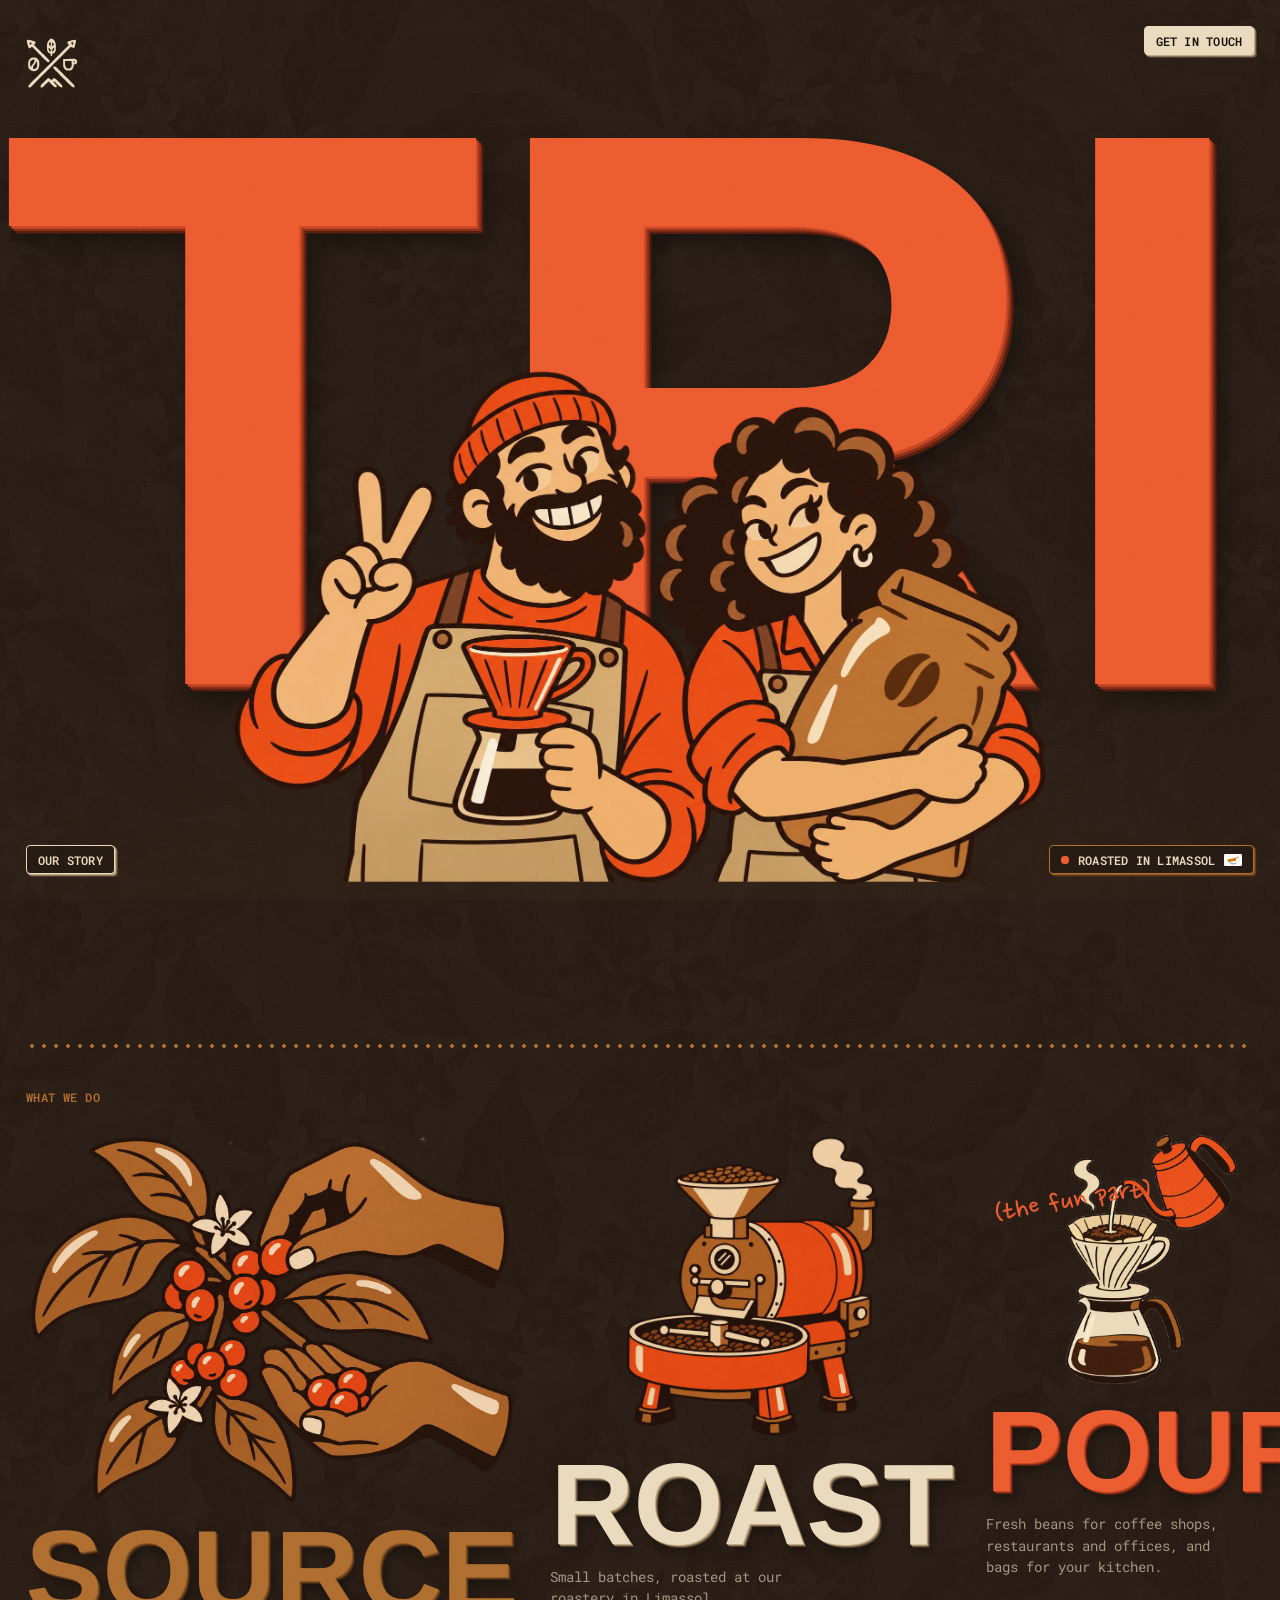
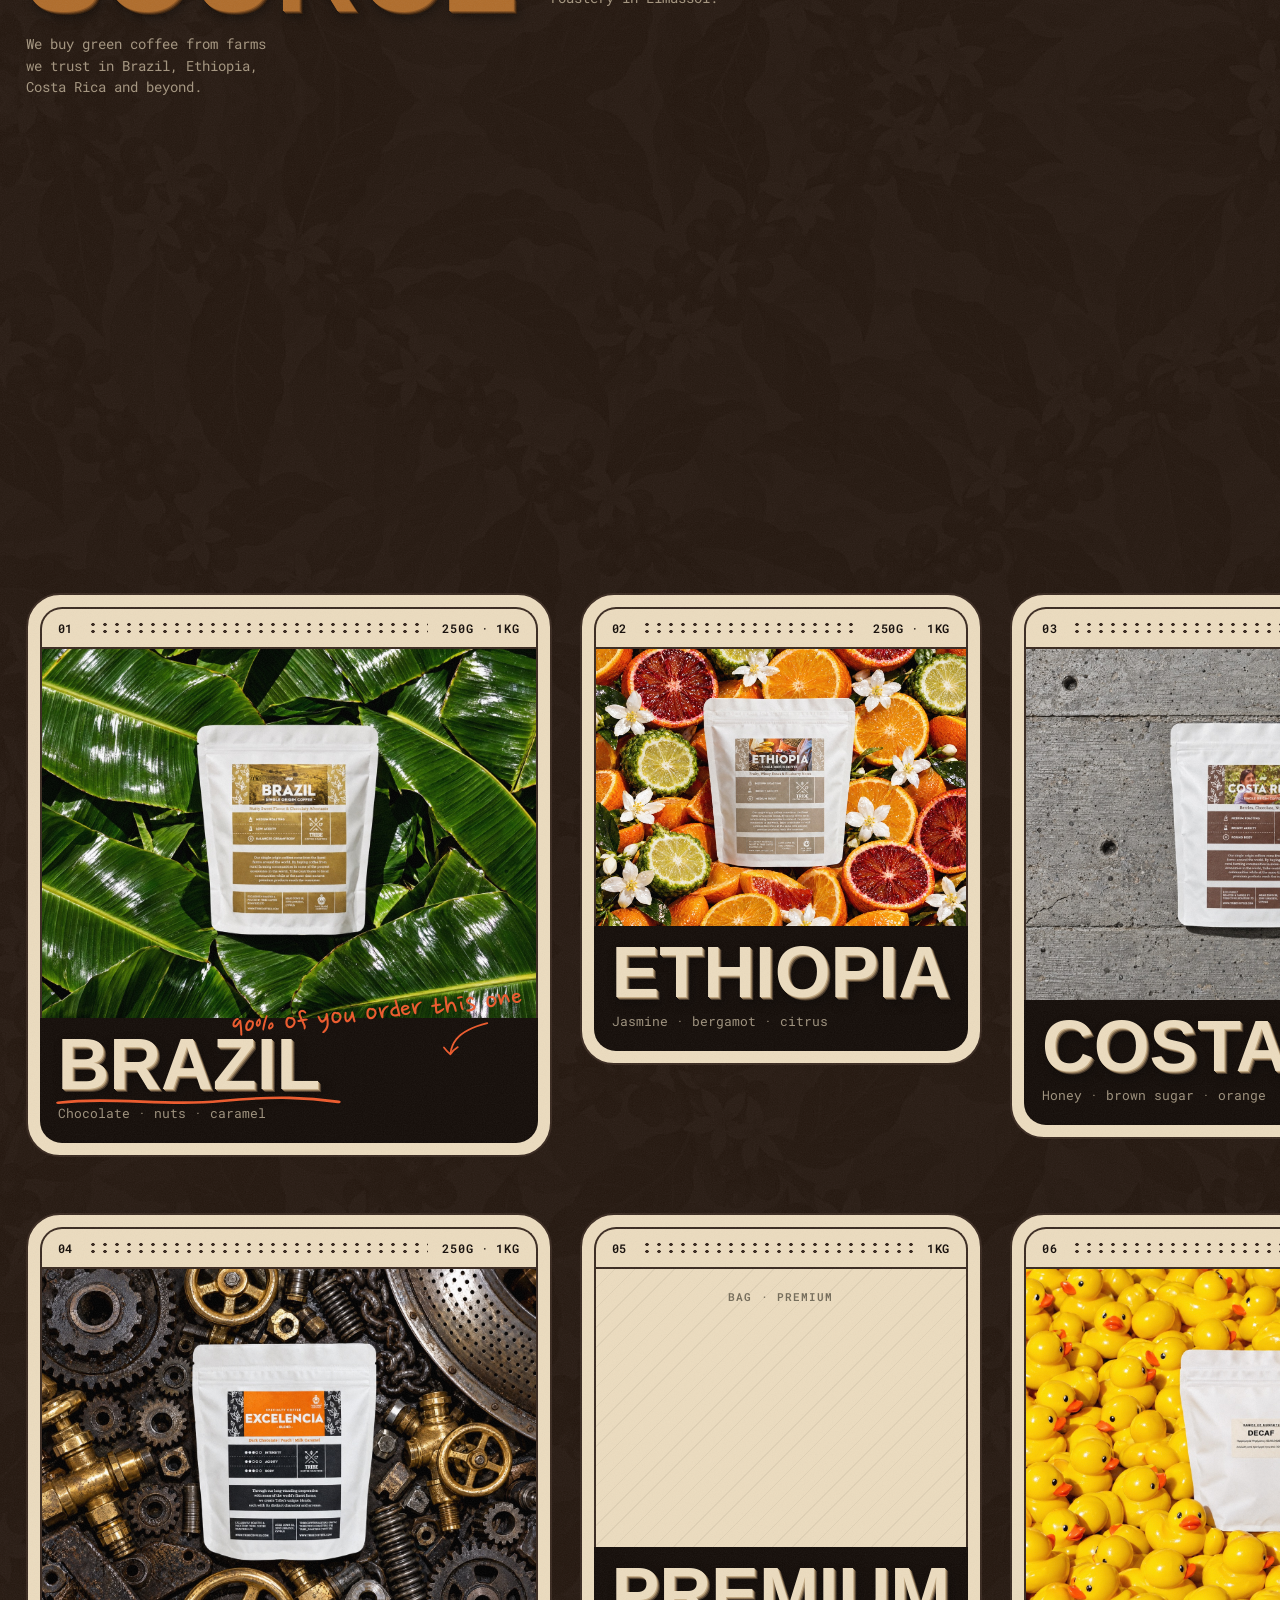
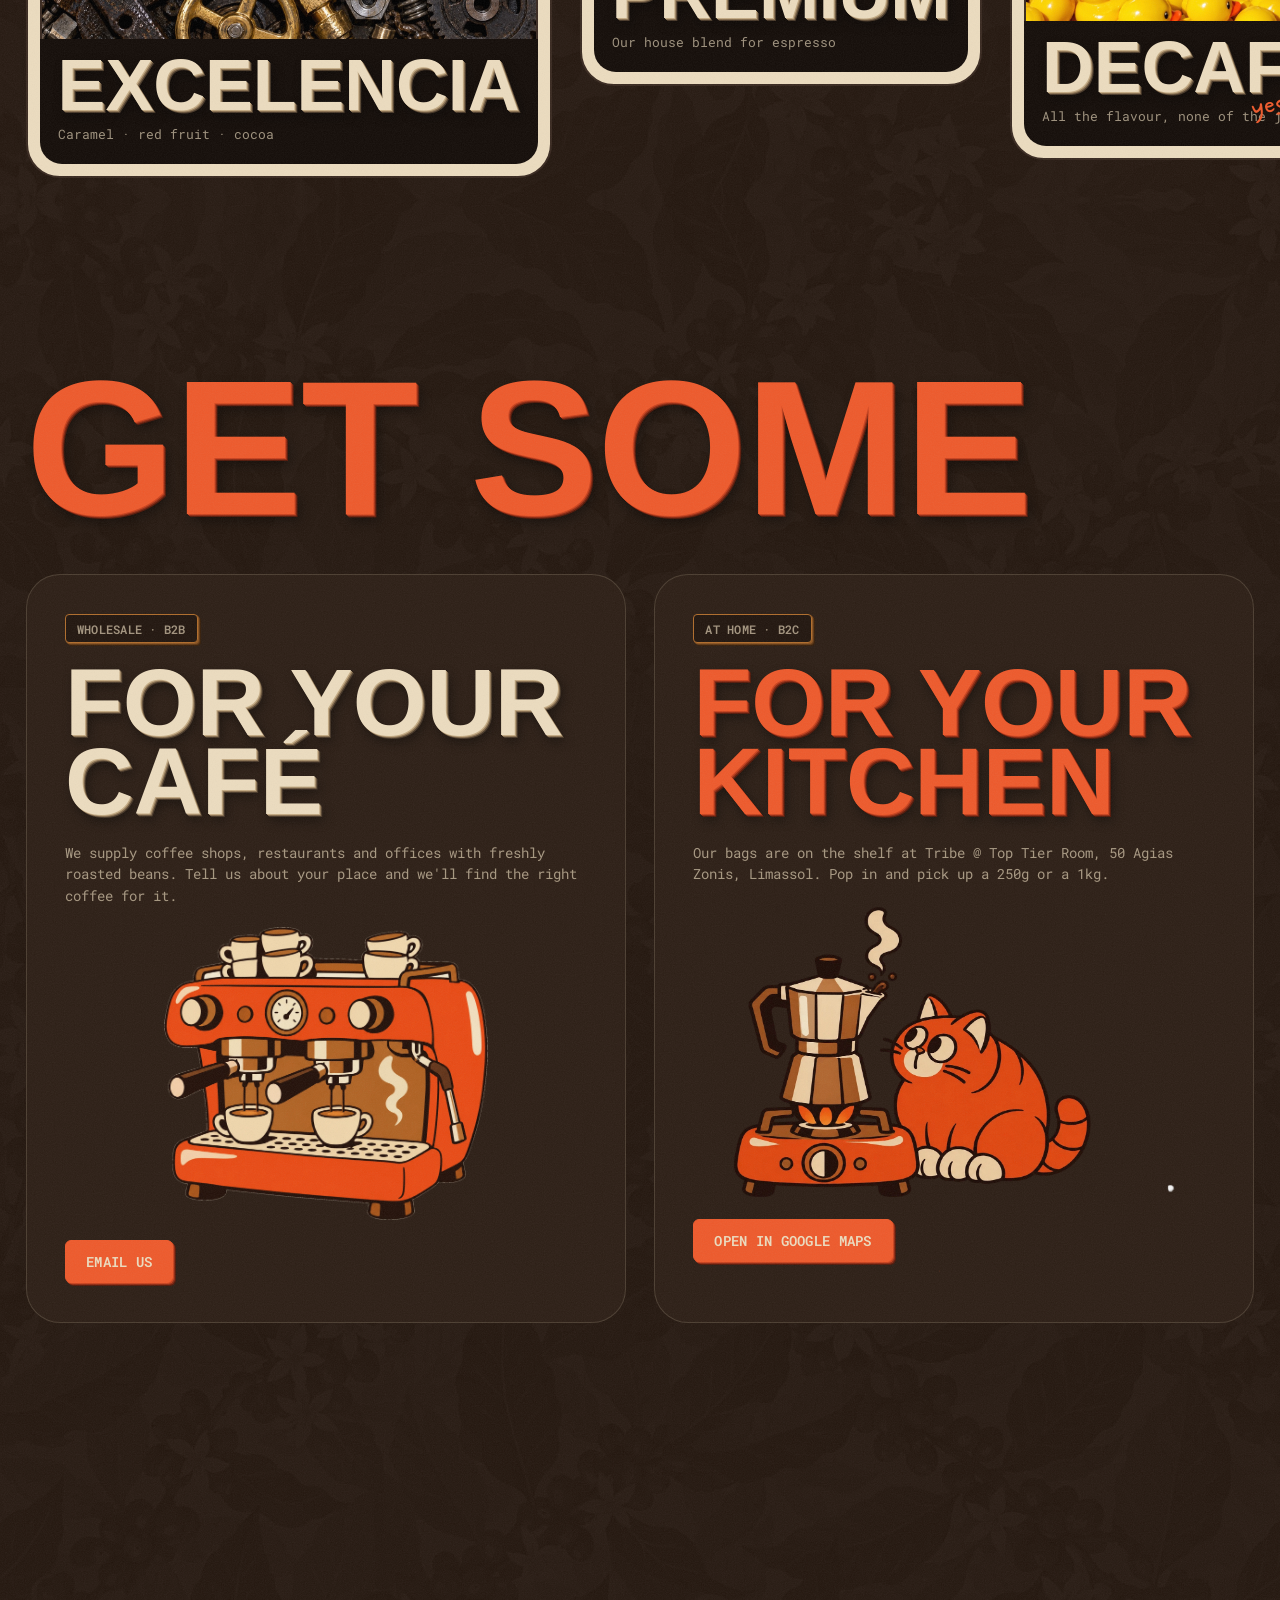
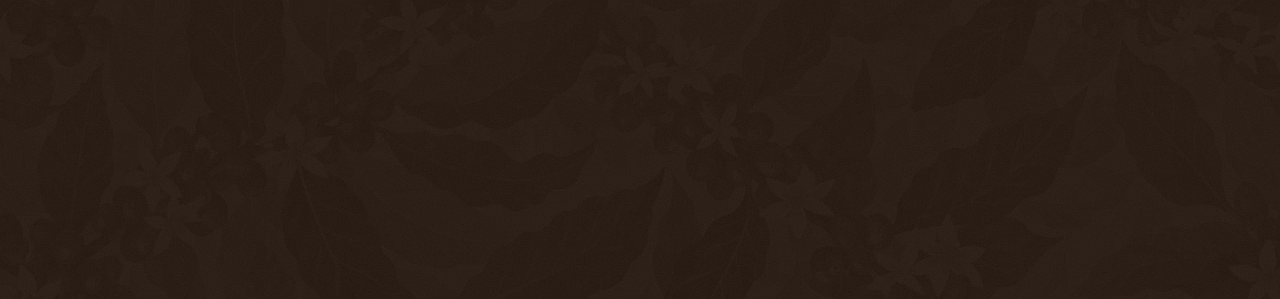
==== index.html @ 19cadc86 "Illustrations in the 70s psychedelic style: hero crew, source/roast/pour, espresso machine, moka pot" ====
<!doctype html>
<html lang="en">
<head>
  <meta charset="utf-8">
  <meta name="viewport" content="width=device-width, initial-scale=1">
  <title>Tribe Coffee Roasters · Limassol</title>
  <meta name="description" content="Specialty coffee, sourced from origin and roasted in Limassol. Wholesale for cafés, and bags to take home from Top Tier.">
  <meta name="theme-color" content="#22160f">
  <link rel="preconnect" href="https://fonts.googleapis.com">
  <link rel="preconnect" href="https://fonts.gstatic.com" crossorigin>
  <link rel="stylesheet" href="https://fonts.googleapis.com/css2?family=Roboto+Mono:wght@400;500;600&family=Nanum+Pen+Script&display=swap">
  <link rel="stylesheet" href="styles.css">
  <!-- Motion runs only when wanted: off for reduced motion and for ?nomotion=1 -->
  <script>if(!/nomotion/.test(location.search)&&!matchMedia('(prefers-reduced-motion: reduce)').matches)document.documentElement.classList.add('motion')</script>
</head>
<body>

  <!-- Nav: one boxed label in each corner, like the LOCAL reference -->
  <header class="nav">
    <a class="nav__logo" href="#top" aria-label="Tribe Coffee Roasters, home">
      <img src="assets/tribe-mark.svg" alt="" width="76" height="74">
    </a>
    <a class="tag tag--solid" href="#contact">Get in touch</a>
  </header>

  <main id="top">

    <!-- HERO -->
    <section class="hero">
      <h1 class="hero__word">
        <span aria-hidden="true">TRIBE</span>
        <span class="sr-only">Tribe Coffee Roasters: specialty coffee sourced from origin and roasted in Limassol</span>
      </h1>

      <img class="hero__art" src="assets/illustrations/hero-crew.webp" alt="Two grinning Tribe roasters: one makes a peace sign with a V60 in hand, the other hugs a bag of beans" width="1800" height="1169">

      <nav class="hero__foot" aria-label="Elsewhere">
        <a class="tag" href="story.html">Our story</a>
        <span class="tag tag--quiet hero__live"><span class="pulse" aria-hidden="true"></span>Roasted in Limassol
          <svg class="flag" viewBox="0 0 30 20" role="img" aria-label="Cyprus"><rect width="30" height="20" rx="2" fill="#fff"/><path fill="#d57800" d="M6 10.5C6 8.8 8 8 10 8.2l4-.6c2-.4 4-.8 5.5-1.4l5-2c.5-.2.8.2.4.5l-4.4 2.9c-.7.5-.9 1.3-.6 2 .4 1-.4 2-1.6 2.2l-5.3.8c-2 .3-3.5.8-4.8.4C6.9 12.6 6 11.7 6 10.5Z"/><path fill="none" stroke="#4e5b31" stroke-width="1" stroke-linecap="round" d="M9.5 14.4c1.8 1.6 3.6 2.2 5.5 1.9M20.5 14.4c-1.8 1.6-3.6 2.2-5.5 1.9"/></svg></span>
      </nav>
    </section>

    <!-- WHAT WE DO -->
    <section class="steps">
      <div class="dots" aria-hidden="true"></div>
      <p class="eyebrow">What we do</p>
      <ol class="steps__list">
        <li class="step">
          <img class="step__art" src="assets/illustrations/source-cherries.webp" alt="Hands picking ripe coffee cherries from a branch" width="1400" height="1065" loading="lazy">
          <h2 class="step__word">Source</h2>
          <p>We buy green coffee from farms we trust in Brazil, Ethiopia, Costa Rica and beyond.</p>
        </li>
        <li class="step">
          <img class="step__art" src="assets/illustrations/roast-drum.webp" alt="A drum coffee roaster with fresh beans in its cooling tray" width="1172" height="1400" loading="lazy">
          <h2 class="step__word">Roast</h2>
          <p>Small batches, roasted at our roastery in Limassol.</p>
        </li>
        <li class="step">
          <img class="step__art" src="assets/illustrations/pour-v60.webp" alt="A kettle pouring water into a V60 over a glass server" width="959" height="1400" loading="lazy">
          <h2 class="step__word">Pour</h2>
          <p>Fresh beans for coffee shops, restaurants and offices, and bags for your kitchen.</p>
          <p class="hand step__aside">(the fun part)</p>
        </li>
      </ol>
    </section>

    <!-- THE BEANS -->
    <section class="beans" id="beans">
      <div class="dots" aria-hidden="true"></div>
      <div class="section-head">
        <h2 class="display">The beans</h2>
        <p class="section-head__lede">Chocolatey and easy, or bright and floral. Not sure? Ask for a Brazil.</p>
      </div>

      <div class="beans__grid">
        <!-- TODO: confirm every name, note and size below -->
        <article class="bean">
          <div class="bean__panel">
            <button class="bean__open" type="button" aria-label="Open details"></button>
            <div class="bean__bar"><span>01</span><span class="bean__grip"></span><span>250g · 1kg</span></div>
            <img class="bean__art" src="assets/renders/brazil.jpg" alt="Tribe Brazil coffee bag" width="1400" height="1045" loading="lazy">
            <div class="bean__foot">
              <h3 class="bean__name">Brazil</h3>
              <svg class="hand-mark scribble" viewBox="0 0 200 16" preserveAspectRatio="none" aria-hidden="true"><path pathLength="1" d="M3 10C40 3 78 14 116 8S176 4 197 9"/></svg>
              <p class="bean__notes">Chocolate · nuts · caramel</p>
            </div>
          </div>
          <p class="hand bean__hand">90% of you order this one
            <svg class="arrow" viewBox="0 0 90 60" aria-hidden="true"><path pathLength="1" d="M84 6c-14 2-40 6-56 22-7 7-11 15-13 24"/><path pathLength="1" d="M5 40c3 5 6 9 10 13 4-5 8-8 14-11"/></svg>
          </p>
        </article>

        <article class="bean">
          <div class="bean__panel">
            <button class="bean__open" type="button" aria-label="Open details"></button>
            <div class="bean__bar"><span>02</span><span class="bean__grip"></span><span>250g · 1kg</span></div>
            <img class="bean__art" src="assets/renders/ethiopia.jpg" alt="Tribe Ethiopia coffee bag" width="1400" height="1045" loading="lazy">
            <div class="bean__foot">
              <h3 class="bean__name">Ethiopia</h3>
              <p class="bean__notes">Jasmine · bergamot · citrus</p>
            </div>
          </div>
        </article>

        <article class="bean">
          <div class="bean__panel">
            <button class="bean__open" type="button" aria-label="Open details"></button>
            <div class="bean__bar"><span>03</span><span class="bean__grip"></span><span>250g</span></div>
            <img class="bean__art" src="assets/renders/costa-rica.jpg" alt="Tribe Costa Rica coffee bag" width="1400" height="1045" loading="lazy">
            <div class="bean__foot">
              <h3 class="bean__name">Costa Rica</h3>
              <p class="bean__notes">Honey · brown sugar · orange</p>
            </div>
          </div>
        </article>

        <article class="bean">
          <div class="bean__panel">
            <button class="bean__open" type="button" aria-label="Open details"></button>
            <div class="bean__bar"><span>04</span><span class="bean__grip"></span><span>250g · 1kg</span></div>
            <img class="bean__art" src="assets/renders/excelencia.jpg" alt="Tribe Excelencia coffee bag" width="1400" height="1045" loading="lazy">
            <div class="bean__foot">
              <h3 class="bean__name">Excelencia</h3>
              <p class="bean__notes">Caramel · red fruit · cocoa</p>
            </div>
          </div>
        </article>

        <article class="bean">
          <div class="bean__panel">
            <button class="bean__open" type="button" aria-label="Open details"></button>
            <div class="bean__bar"><span>05</span><span class="bean__grip"></span><span>1kg</span></div>
            <div class="ph ph--light bean__art"><span class="ph__label">Bag · Premium</span></div>
            <div class="bean__foot">
              <h3 class="bean__name">Premium</h3>
              <p class="bean__notes">Our house blend for espresso</p>
            </div>
          </div>
        </article>

        <article class="bean">
          <div class="bean__panel">
            <button class="bean__open" type="button" aria-label="Open details"></button>
            <div class="bean__bar"><span>06</span><span class="bean__grip"></span><span>250g</span></div>
            <img class="bean__art" src="assets/renders/decaf.jpg" alt="Tribe Decaf coffee bag" width="1400" height="1045" loading="lazy">
            <div class="bean__foot">
              <h3 class="bean__name">Decaf</h3>
              <p class="bean__notes">All the flavour, none of the jitters</p>
            </div>
          </div>
          <p class="hand bean__hand bean__hand--alt">yes, it's actually good</p>
        </article>
      </div>
    </section>

    <!-- HOW TO BUY -->
    <section class="buy" id="buy">
      <div class="dots" aria-hidden="true"></div>
      <div class="section-head">
        <h2 class="display">Get some</h2>
      </div>

      <div class="buy__grid">
        <article class="buy__card">
          <p class="tag tag--quiet">Wholesale · B2B</p>
          <h3 class="buy__title">For your café</h3>
          <p>We supply coffee shops, restaurants and offices with freshly roasted beans. Tell us about your place and we'll find the right coffee for it.</p>
          <img class="buy__art" src="assets/illustrations/espresso-machine.webp" alt="An orange two-group espresso machine pulling two shots" width="1400" height="1267" loading="lazy">
          <!-- TODO: real wholesale email -->
          <div class="buy__actions">
            <a class="btn" href="mailto:wholesale@tribecoffee.cy">Email us</a>
          </div>
          <p class="hand buy__hand">let's talk coffee over coffee</p>
        </article>

        <article class="buy__card">
          <p class="tag tag--quiet">At home · B2C</p>
          <h3 class="buy__title">For your kitchen</h3>
          <p>Our bags are on the shelf at Tribe @ Top Tier Room, 50 Agias Zonis, Limassol. Pop in and pick up a 250g or a 1kg.</p>
          <img class="buy__art" src="assets/illustrations/moka-cat.webp" alt="A cat watching a moka pot bubble on a small stove" width="1400" height="925" loading="lazy">
          <div class="buy__actions">
            <a class="btn" href="https://maps.google.com/?cid=18486916382164832" target="_blank" rel="noopener">Open in Google Maps</a>
          </div>
          <p class="hand buy__hand">tell them Tribe sent you</p>
        </article>
      </div>
    </section>

  </main>

  <!-- CONTACT -->
  <footer class="foot" id="contact">
    <div class="dots" aria-hidden="true"></div>
    <div class="foot__top">
      <h2 class="display foot__word">Say hi</h2>
    </div>

    <dl class="foot__grid">
      <!-- TODO: real emails -->
      <div><dt>Email</dt><dd><a href="mailto:hello@tribecoffee.cy">hello@tribecoffee.cy</a></dd></div>
      <div><dt>Wholesale</dt><dd><a href="mailto:wholesale@tribecoffee.cy">wholesale@tribecoffee.cy</a></dd></div>
      <div><dt>Instagram</dt><dd><a href="https://www.instagram.com/tribecoffeeroasters/" target="_blank" rel="noopener">@tribecoffeeroasters</a></dd></div>
      <div><dt>Find us</dt><dd><a href="https://maps.google.com/?cid=18486916382164832" target="_blank" rel="noopener">Tribe @ Top Tier Room<br>50 Agias Zonis, Limassol</a></dd></div>
    </dl>

    <div class="foot__base">
      <img src="assets/tribe-mark.svg" alt="Tribe Coffee Roasters" width="30" height="29">
      <p class="foot__legal">© 2026 Tribe Coffee Roasters · Roasted in Limassol</p>
      <p class="foot__legal">Website baked by <a href="https://kaimakki.com" target="_blank" rel="noopener">Kaimakki Studio</a></p>
    </div>
  </footer>

  <!-- Product popup, filled from the clicked card by beans.js -->
  <dialog class="bean-dialog" aria-labelledby="bean-dialog-name">
    <div class="bean-dialog__bar">
      <form method="dialog"><button class="bean-dialog__close" aria-label="Close">&times;</button></form>
      <span class="bean__grip"></span>
      <span class="bean-dialog__sizes"></span>
    </div>
    <div class="bean-dialog__body">
      <div class="bean-dialog__art"></div>
      <div class="bean-dialog__info">
        <h3 class="bean__name" id="bean-dialog-name"></h3>
        <p class="bean-dialog__notes"></p>
        <div class="bean-dialog__actions">
          <a class="btn" href="https://maps.google.com/?cid=18486916382164832" target="_blank" rel="noopener">Buy at Top Tier Room</a>
          <!-- TODO: real wholesale email -->
          <a class="btn btn--ghost bean-dialog__wholesale" href="mailto:wholesale@tribecoffee.cy">Wholesale enquiry</a>
        </div>
      </div>
    </div>
  </dialog>
  <script src="beans.js"></script>
  <script src="motion.js"></script>

</body>
</html>
---- styles.css ----
/* Spektra is a commercial font (Krista Likar & Alja Herlah). The files in fonts/
   are kept out of git until a web licence is confirmed. */
@font-face {
  font-family: "Spektra";
  src: local("Spektra Condensed Bold"), url("fonts/Spektra-CondensedBold.ttf") format("truetype");
  font-weight: 700;
  font-style: normal;
  font-display: swap;
}
@font-face {
  font-family: "Spektra";
  src: local("Spektra Condensed Bold Italic"), url("fonts/Spektra-CondensedBoldItalic.ttf") format("truetype");
  font-weight: 700;
  font-style: italic;
  font-display: swap;
}

:root {
  /* Palette: vermilion orange, sandy beige, caramel, dark chocolate brown */
  --canvas: #22160f;
  --raised: #2d1f16;
  --ink: #3a2a21;
  --cream: #ecdcbf;
  --cream-dim: rgba(236, 220, 191, 0.64);
  --cream-faint: rgba(236, 220, 191, 0.16);
  --caramel: #b06d2c;
  --orange: #ee5a2c;
  --black: #140d09;

  /* Motion */
  --ease-out: cubic-bezier(0.22, 1, 0.36, 1);
  --ease-in-out: cubic-bezier(0.65, 0, 0.35, 1);
  --ease-in: cubic-bezier(0.55, 0, 1, 0.45);
  --ease-spring: cubic-bezier(0.34, 1.56, 0.64, 1);

  --f-display: "Spektra", "Arial Narrow", Impact, sans-serif;
  --f-body: "Roboto Mono", ui-monospace, monospace;
  --f-hand: "Nanum Pen Script", cursive;

  /* Stacked shadows that give Spektra a little depth */
  --shade-1: #c9431f;
  --shade-2: #8f2c14;
  --shade-3: #561a0b;

  --gutter: clamp(16px, 2vw, 32px);
  --section: clamp(88px, 11vw, 160px);

  /* Paper grain, drawn once as a static tile */
  --grain: url("data:image/svg+xml,%3Csvg xmlns='http://www.w3.org/2000/svg' width='240' height='240'%3E%3Cfilter id='n'%3E%3CfeTurbulence type='fractalNoise' baseFrequency='.9' numOctaves='3' stitchTiles='stitch'/%3E%3CfeColorMatrix type='saturate' values='0'/%3E%3C/filter%3E%3Crect width='100%25' height='100%25' filter='url(%23n)'/%3E%3C/svg%3E");

  color-scheme: dark;
}

*, *::before, *::after { box-sizing: border-box; }

html { scroll-behavior: smooth; }

body {
  margin: 0;
  /* Coffee-plant print made on Higgsfield, toned just above the page colour */
  background: var(--canvas) url("assets/coffee-leaves.jpg") top center / max(100%, 1100px) auto repeat-y;
  color: var(--cream);
  font: 400 14px/1.55 var(--f-body);
  -webkit-font-smoothing: antialiased;
}

/* Grain over the whole page; it scrolls with the page, nothing animates */
body::after {
  content: "";
  position: absolute;
  inset: 0;
  background: var(--grain);
  opacity: 0.07;
  pointer-events: none;
  z-index: 100;
}
body { position: relative; }

a { color: inherit; }
img { display: block; max-width: 100%; }
h1, h2, h3, p, ol, dl, dd { margin: 0; }

.sr-only {
  position: absolute; width: 1px; height: 1px; overflow: hidden;
  clip: rect(0 0 0 0); white-space: nowrap;
}

/* ---------- Shared bits ---------- */

.tag {
  display: inline-flex;
  align-items: center;
  padding: 8px 11px 7px;
  border: 1.5px solid var(--cream);
  border-radius: 4px;
  background: var(--canvas);
  color: var(--cream);
  font: 600 12px/1 var(--f-body);
  letter-spacing: 0.02em;
  text-transform: uppercase;
  text-decoration: none;
  white-space: nowrap;
}
a.tag:hover { background: var(--orange); border-color: var(--orange); }
.tag--solid { background: var(--cream); color: var(--black); }
a.tag--solid:hover { color: var(--cream); }
.tag--quiet { border-color: var(--caramel); color: var(--cream-dim); }

.btn {
  display: inline-flex;
  align-items: center;
  padding: 14px 20px 13px;
  border: 1.5px solid var(--orange);
  border-radius: 6px;
  background: var(--orange);
  color: var(--cream);
  font: 600 14px/1 var(--f-body);
  letter-spacing: 0.02em;
  text-transform: uppercase;
  text-decoration: none;
}
.btn:hover { background: var(--cream); border-color: var(--cream); color: var(--black); }
.btn--ghost { background: transparent; border-color: var(--caramel); }

/* Same stepped depth as the titles */
.tag, .btn {
  --s1: #c4ab84;
  --s2: #8a7152;
  --s3: #4a3a2a;
  box-shadow: 1px 1px 0 var(--s1), 2px 2px 0 var(--s2), 3px 3px 0 var(--s3);
  transition: background-color 0.2s var(--ease-out), color 0.2s var(--ease-out), border-color 0.2s var(--ease-out),
    transform 0.18s var(--ease-out), box-shadow 0.18s var(--ease-out);
}
.btn, a.tag:hover { --s1: #c9431f; --s2: #8f2c14; --s3: #561a0b; }
.btn--ghost, .tag--quiet { --s1: #8a5321; --s2: #5e3816; --s3: #38200c; }
.btn:hover { --s1: #c4ab84; --s2: #8a7152; --s3: #4a3a2a; }
@media (hover: hover) and (pointer: fine) {
  a.tag:hover, .btn:hover {
    transform: translate(-1px, -1px);
    box-shadow: 1px 1px 0 var(--s1), 2px 2px 0 var(--s2), 3px 3px 0 var(--s3), 4px 4px 0 var(--s3);
  }
}
a.tag:active, .btn:active {
  transform: translate(2px, 2px);
  box-shadow: 1px 1px 0 var(--s1);
  transition-duration: 0.08s;
}

.display {
  font: 700 clamp(84px, 15vw, 240px)/0.82 var(--f-display);
  text-transform: uppercase;
  letter-spacing: -0.005em;
  color: var(--orange);
}

/* Spektra titles: solid colour, stepped shadows for depth */
.display, .step__word, .bean__name, .buy__title, .story__lede {
  color: var(--orange);
  text-shadow: 1px 1px 0 var(--shade-1), 2px 2px 0 var(--shade-2), 3px 3px 0 var(--shade-3), 4px 6px 12px rgba(0, 0, 0, 0.45);
}

/* Beige titles shade towards brown */
.step__word, .bean__name, .buy__card:first-child .buy__title, .story__lede {
  color: var(--cream);
  --shade-1: #c4ab84;
  --shade-2: #8a7152;
  --shade-3: #4a3a2a;
}
/* Source, Roast, Pour: caramel, beige, orange */
.step:nth-child(1) .step__word {
  color: var(--caramel);
  --shade-1: #8a5321;
  --shade-2: #5e3816;
  --shade-3: #38200c;
}
.step:nth-child(3) .step__word, .buy__card:nth-child(2) .buy__title {
  color: var(--orange);
  --shade-1: #c9431f;
  --shade-2: #8f2c14;
  --shade-3: #561a0b;
}

.eyebrow {
  font: 600 12px/1 var(--f-body);
  letter-spacing: 0.04em;
  text-transform: uppercase;
  color: var(--caramel);
}

/* Handwritten notes sit on top of the interface, as if pencilled onto it */
.hand {
  position: absolute;
  z-index: 5;
  font: 400 clamp(29px, 2.5vw, 38px)/1 var(--f-hand);
  color: var(--orange);
  white-space: nowrap;
  pointer-events: none;
}

.arrow {
  width: 64px;
  height: auto;
  fill: none;
  stroke: currentColor;
  stroke-width: 3;
  stroke-linecap: round;
  stroke-linejoin: round;
}

/* The dotted grip from the moodboard's window bar, used as a section rule */
.dots {
  height: 10px;
  margin: 0 var(--gutter);
  background: radial-gradient(circle, var(--caramel) 1.6px, transparent 2px) 0 0 / 12px 10px;
}

.section-head {
  display: flex;
  align-items: flex-end;
  justify-content: space-between;
  gap: 24px 48px;
  flex-wrap: wrap;
  padding: 40px var(--gutter) 48px;
}
.section-head__lede { max-width: 32ch; color: var(--cream-dim); font-size: 16px; }

/* Illustration placeholder: swap each for an <img> when the art is ready */
.ph {
  display: flex;
  flex-direction: column;
  align-items: center;
  justify-content: center;
  gap: 8px;
  padding: 16px;
  border: 1.5px dashed var(--cream-faint);
  border-radius: 14px;
  background: repeating-linear-gradient(135deg, transparent 0 13px, rgba(236, 220, 191, 0.045) 13px 14px);
  color: var(--cream-dim);
  text-align: center;
}
.ph__label {
  font: 600 11px/1 var(--f-body);
  letter-spacing: 0.1em;
  text-transform: uppercase;
}
.ph__brief { max-width: 34ch; font-size: 13px; line-height: 1.35; opacity: 0.8; }
.ph--light {
  border-color: rgba(36, 33, 24, 0.35);
  background: repeating-linear-gradient(135deg, transparent 0 13px, rgba(36, 33, 24, 0.06) 13px 14px);
  color: rgba(36, 33, 24, 0.6);
}

/* ---------- Nav ---------- */

.nav {
  position: fixed;
  inset: 0 0 auto;
  z-index: 50;
  display: flex;
  justify-content: space-between;
  align-items: flex-start;
  padding: var(--gutter);
  pointer-events: none;
}
.nav > * { pointer-events: auto; }
.nav__logo { width: 52px; }

/* ---------- Hero ---------- */

.hero {
  position: relative;
  height: 100vh;
  height: 100svh;
  min-height: 620px;
  overflow: hidden;
  background: radial-gradient(120% 80% at 50% 110%, rgba(52, 34, 22, 0.6) 0%, transparent 60%);
}

.hero__word {
  position: absolute;
  top: max(1vw, 10px);
  left: 0;
  right: 0;
  margin: 0;
  font: 700 min(62vw, 92svh)/1 var(--f-display);
  letter-spacing: -0.01em;
  text-align: center;
  color: var(--orange);
  /* same stepped depth, scaled up for the giant word */
  text-shadow: 0.003em 0.003em 0 var(--shade-1), 0.006em 0.006em 0 var(--shade-2), 0.009em 0.009em 0 var(--shade-3), 0.012em 0.018em 0.03em rgba(0, 0, 0, 0.5);
  user-select: none;
}

/* The crew stand in front of the word, cut off at the waist by the hero's bottom edge */
.hero__art {
  position: absolute;
  left: 50%;
  bottom: 0;
  width: min(64vw, 1000px, 105svh);
  max-width: none;
  height: auto;
  transform: translateX(-50%);
}

.hero__foot {
  position: absolute;
  left: 0;
  right: 0;
  bottom: var(--gutter);
  display: flex;
  justify-content: space-between;
  align-items: center;
  padding: 0 var(--gutter);
}

.hero__live { gap: 9px; color: var(--cream); }
.flag { width: 18px; height: 12px; flex-shrink: 0; }
.pulse {
  position: relative;
  width: 8px;
  height: 8px;
  border-radius: 50%;
  background: var(--orange);
}
/* the ring animates transform and opacity only, on its own layer */
.pulse::after {
  content: "";
  position: absolute;
  inset: 0;
  border-radius: 50%;
  background: var(--orange);
  animation: pulse 1.8s ease-out infinite;
}
@keyframes pulse {
  from { transform: scale(1); opacity: 0.7; }
  to { transform: scale(2.8); opacity: 0; }
}

/* ---------- What we do ---------- */

.steps { padding-top: var(--section); }
.steps .eyebrow { padding: 40px var(--gutter) 0; }

.steps__list {
  list-style: none;
  display: grid;
  grid-template-columns: repeat(3, 1fr);
  gap: 32px;
  padding: 32px var(--gutter) 0;
}
.step { position: relative; }
.step__art { display: block; width: 100%; height: auto; aspect-ratio: 4 / 3; object-fit: contain; margin-bottom: 20px; }
.step__word {
  font: 700 clamp(72px, 9vw, 150px)/0.82 var(--f-display);
  text-transform: uppercase;
}
.step p:not(.hand) { max-width: 30ch; margin-top: 14px; color: var(--cream-dim); }
.step__aside {
  top: 9%;
  left: 2%;
  transform: rotate(-9deg);
}

/* ---------- Beans: cards drawn like the moodboard widget ---------- */

.beans { padding-top: var(--section); }

.beans__grid {
  display: grid;
  grid-template-columns: repeat(3, 1fr);
  gap: 56px 28px;
  padding: 0 var(--gutter);
}

.bean { position: relative; }
.bean__panel {
  padding: 12px;
  border: 2px solid var(--ink);
  border-radius: 34px;
  background: var(--cream);
  color: var(--black);
  transition: transform 0.5s var(--ease-out);
}
@media (hover: hover) and (pointer: fine) {
  .bean:hover .bean__panel { transform: translateY(-8px) rotate(-1.2deg); }
}
.bean:active .bean__panel {
  transform: translateY(-3px) rotate(-0.6deg) scale(0.985);
  transition-duration: 0.15s;
}

.bean__bar {
  display: flex;
  align-items: center;
  gap: 14px;
  padding: 12px 16px;
  border: 2px solid var(--ink);
  border-bottom: 0;
  border-radius: 22px 22px 0 0;
  font: 600 12px/1 var(--f-body);
  letter-spacing: 0.06em;
  text-transform: uppercase;
}
.bean__grip {
  flex: 1;
  height: 14px;
  background: radial-gradient(circle, var(--ink) 1.5px, transparent 1.9px) 0 0 / 12px 7px;
}
.bean__art {
  display: block;
  width: 100%;
  height: auto;
  aspect-ratio: 1400 / 1045; /* the renders' own shape, so nothing is cropped */
  object-fit: cover;
  border-radius: 0;
  border: 2px solid var(--ink);
  border-bottom: 0;
}
.bean__panel { position: relative; }
.bean__open {
  position: absolute;
  inset: 0;
  z-index: 1;
  border: 0;
  border-radius: inherit;
  background: none;
  cursor: pointer;
}
.bean__open:focus-visible { outline: 3px solid var(--orange); outline-offset: 4px; }

/* ---------- Product popup ---------- */

.bean-dialog {
  width: min(980px, calc(100% - 32px));
  max-height: calc(100% - 32px);
  padding: 12px;
  border: 2px solid var(--ink);
  border-radius: 34px;
  background: var(--cream);
  color: var(--black);
}
.bean-dialog::backdrop { background: rgba(0, 0, 0, 0.72); }
.bean-dialog__bar {
  display: flex;
  align-items: center;
  gap: 14px;
  padding: 8px 16px;
  border: 2px solid var(--ink);
  border-bottom: 0;
  border-radius: 22px 22px 0 0;
  font: 600 12px/1 var(--f-body);
  letter-spacing: 0.02em;
  text-transform: uppercase;
}
.bean-dialog__bar form { display: contents; }
.bean-dialog__close {
  padding: 0 4px;
  border: 0;
  background: none;
  color: var(--black);
  font: 400 30px/1 var(--f-body);
  cursor: pointer;
}
.bean-dialog__body {
  display: grid;
  grid-template-columns: 1.25fr 1fr;
  border: 2px solid var(--ink);
  border-radius: 0 0 22px 22px;
  overflow: hidden;
}
.bean-dialog__art .bean__art { height: 100%; border: 0; }
.bean-dialog__info {
  display: flex;
  flex-direction: column;
  justify-content: flex-end;
  gap: 16px;
  padding: 28px;
  background: var(--black);
  color: var(--cream);
}
.bean-dialog__info .bean__name { font-size: clamp(64px, 7vw, 112px); white-space: normal; }
.bean-dialog__notes { color: var(--cream-dim); font-size: 15px; }
.bean-dialog__actions { display: flex; flex-wrap: wrap; gap: 10px; margin-top: 8px; }
.bean__foot {
  padding: 16px 18px 20px;
  border-radius: 0 0 22px 22px;
  background: var(--black);
  color: var(--cream);
}
.bean__name {
  font: 700 clamp(56px, 5.6vw, 92px)/0.85 var(--f-display);
  text-transform: uppercase;
  white-space: nowrap;
}
.bean__notes { margin-top: 8px; color: var(--cream-dim); font-size: 13px; }

.bean__hand {
  bottom: 92px;
  right: 5%;
  text-align: right;
  transform: rotate(-6deg);
}
.bean__hand .arrow { display: block; width: 52px; margin: 2px 34px 0 auto; }
.bean__hand--alt { top: auto; bottom: 64px; right: 16px; transform: rotate(-5deg); }

/* Pencil underline under Brazil */
.bean__foot { position: relative; }
.scribble {
  position: absolute;
  left: 14px;
  top: calc(16px + clamp(56px, 5.6vw, 92px) * 0.84);
  width: 58%;
  height: 14px;
  fill: none;
  stroke: var(--orange);
  stroke-width: 3;
  stroke-linecap: round;
  pointer-events: none;
}

/* ---------- How to buy ---------- */

.buy { padding-top: var(--section); }

.buy__grid {
  display: grid;
  grid-template-columns: 1fr 1fr;
  gap: 28px;
  padding: 0 var(--gutter);
}
.buy__card {
  position: relative;
  display: flex;
  flex-direction: column;
  gap: 20px;
  padding: clamp(24px, 3vw, 44px);
  border: 1.5px solid var(--cream-faint);
  border-radius: 34px;
  background: var(--raised);
}
.buy__card > .tag { align-self: flex-start; }
.buy__title {
  font: 700 clamp(64px, 7.4vw, 124px)/0.84 var(--f-display);
  text-transform: uppercase;
}
.buy__card > p:not(.tag):not(.hand) { color: var(--cream-dim); }
.buy__art { display: block; width: 100%; height: auto; aspect-ratio: 16 / 9; object-fit: contain; }
.buy__actions { display: flex; flex-wrap: wrap; gap: 10px; }
/* Inside the card, clear of its border so they stay legible */
.buy__hand { bottom: clamp(30px, 3.4vw, 50px); right: clamp(24px, 3vw, 44px); transform: rotate(-4deg); }

/* ---------- Footer ---------- */

.foot {
  position: relative;
  overflow: hidden;
  padding-top: var(--section);
  padding-bottom: 48px;
}
/* Contact sits in the middle half */
.foot__top, .foot__grid, .foot__base { width: 50%; margin-inline: auto; }
.foot__top { padding-top: 40px; text-align: center; }
.foot__word { font-size: clamp(56px, 8vw, 124px); }

.foot__grid {
  display: grid;
  grid-template-columns: 1fr 1fr;
  gap: 22px 24px;
  margin-top: 32px;
  padding: 22px 0;
  text-align: center;
  border-top: 1.5px solid var(--cream-faint);
  border-bottom: 1.5px solid var(--cream-faint);
}
.foot__grid dt {
  margin-bottom: 8px;
  font: 600 11px/1 var(--f-body);
  letter-spacing: 0.1em;
  text-transform: uppercase;
  color: var(--caramel);
}
.foot__grid dd { font-size: 14px; font-weight: 500; overflow-wrap: anywhere; }
.foot__grid a { text-decoration: none; }
.foot__grid a:hover { color: var(--orange); }

.foot__base {
  display: flex;
  flex-wrap: wrap;
  align-items: center;
  justify-content: center;
  gap: 8px 14px;
  padding: 22px 0 0;
}
.foot__base img { width: 30px; }
.foot__legal { color: var(--cream-dim); font-size: 12px; }
.foot__legal a { color: var(--cream); text-decoration: none; }
.foot__legal a:hover { color: var(--orange); }

/* ---------- Our story page ---------- */


.story-hero {
  position: relative;
  display: grid;
  grid-template-columns: 1.1fr 1fr;
  align-items: end;
  gap: 32px;
  min-height: 92vh;
  min-height: 92svh;
  padding: 140px var(--gutter) 48px;
}
.story-hero__word { font-size: clamp(120px, 21vw, 360px); }
.story-hero__art { display: block; width: 100%; height: auto; aspect-ratio: 4 / 3; object-fit: contain; }
.story-hero__hand {
  left: calc(var(--gutter) + 9vw);
  top: 44%;
  font-size: clamp(34px, 3.2vw, 48px);
  transform: rotate(-8deg);
  color: var(--cream);
}

.story { padding-top: var(--section); }
.story__grid {
  display: grid;
  grid-template-columns: 1fr 1fr;
  gap: 40px 64px;
  padding: 48px var(--gutter) 0;
}
.story__lede {
  font: 700 clamp(56px, 6.4vw, 108px)/0.86 var(--f-display);
  text-transform: uppercase;
}
.story__body p { max-width: 50ch; margin-bottom: 1em; font-size: 16px; color: var(--cream-dim); }
.story__body { position: relative; }
.story__body .story__hand { right: 6%; bottom: -30px; font-size: clamp(32px, 3vw, 44px); transform: rotate(-6deg); }

.people { padding-top: var(--section); }
.people__grid { grid-template-columns: repeat(4, 1fr); }
.people__grid .bean__name { font-size: clamp(48px, 4.4vw, 76px); }
.people__grid .bean__bar span:last-child { white-space: nowrap; }
.bean--you { text-decoration: none; color: inherit; }
.bean--you .bean__panel { background: var(--caramel); }

/* ---------- Smaller screens ---------- */

@media (max-width: 1000px) {
  .beans__grid, .people__grid { grid-template-columns: repeat(2, 1fr); }
  .story-hero, .story__grid { grid-template-columns: 1fr; }
  .buy__grid { grid-template-columns: 1fr; }
}

@media (max-width: 720px) {
  .nav__logo { width: 44px; }

  .hero__word { top: 26svh; font-size: 60vw; }
  .hero__art { width: 140%; }

  .steps__list { grid-template-columns: 1fr; gap: 56px; }

  .beans__grid, .people__grid { grid-template-columns: 1fr; }
  .story-hero { padding-top: 120px; }
  .story-hero__hand { top: 30%; }
  .bean-dialog__body { grid-template-columns: 1fr; }
  .bean-dialog__art .bean__art { height: auto; }

  .foot__top, .foot__grid, .foot__base { width: calc(100% - 2 * var(--gutter)); }
  .foot__grid { grid-template-columns: 1fr; }
  .foot__base { flex-wrap: wrap; }
}

/* ---------- Motion (only with .motion on <html>; see the <head> script) ---------- */

/* Hero on load: letters rise, the art fades up, labels arrive */
@keyframes rise-in { from { opacity: 0; transform: translateY(0.28em); } }
@keyframes fade-in { from { opacity: 0; } }
@keyframes art-in { from { opacity: 0; transform: translateX(-50%) translateY(48px); } }

.motion .hero__word .ltr { animation: rise-in 1.1s var(--ease-out) backwards; animation-delay: calc(80ms + var(--i) * 70ms); }
.motion .hero__art { animation: art-in 1.2s var(--ease-out) 0.45s backwards; }
.motion .nav > *, .motion .hero__foot > * { animation: fade-in 0.8s var(--ease-out) backwards; animation-delay: 1.05s; }
.motion .nav > :last-child, .motion .hero__foot > :nth-child(2) { animation-delay: 1.15s; }

/* Scroll reveals: motion.js tags elements and adds .is-in as they come into view */
.motion [data-reveal] {
  opacity: 0;
  transform: translateY(28px);
  transition: opacity 0.7s var(--ease-out), transform 0.9s var(--ease-out);
  transition-delay: calc(var(--i, 0) * 90ms);
}
.motion [data-reveal="line"] { opacity: 1; transform: scaleX(0); transform-origin: left; transition: transform 1.2s var(--ease-in-out); }
.motion [data-reveal].is-in { opacity: 1; transform: none; }

/* Handwriting writes itself on, left to right, then its arrow draws */
.hand, .hand-mark { --hand-delay: calc(var(--i, 0) * 90ms + 0.6s); }
.motion .hand {
  clip-path: inset(-40% 100% -40% -10%);
  transition: clip-path 0.9s var(--ease-in-out) var(--hand-delay);
}
.motion .hand.is-in { clip-path: inset(-40% -10% -40% -10%); }
.motion .hand .arrow path, .motion .hand-mark path {
  stroke-dasharray: 1;
  stroke-dashoffset: 1;
  transition: stroke-dashoffset 0.55s var(--ease-in-out) calc(var(--hand-delay) + 0.75s);
}
.motion .hand .arrow path + path { transition-duration: 0.25s; transition-delay: calc(var(--hand-delay) + 1.25s); }
.motion .hand-mark path { transition-duration: 0.7s; transition-delay: calc(var(--hand-delay) + 1.5s); }
.motion .hand.is-in .arrow path, .motion .hand-mark.is-in path { stroke-dashoffset: 0; }

/* Popup scales in and out; its picture settles and its text follows */
@keyframes dialog-in { from { opacity: 0; transform: translateY(18px) scale(0.97); } }
@keyframes dialog-out { to { opacity: 0; transform: translateY(10px) scale(0.98); } }
@keyframes backdrop-out { to { opacity: 0; } }
@keyframes settle { from { transform: scale(1.06); } }
@keyframes fade-up { from { opacity: 0; transform: translateY(14px); } }
.motion .bean-dialog[open] { animation: dialog-in 0.45s var(--ease-out); }
.motion .bean-dialog[open]::backdrop { animation: fade-in 0.35s var(--ease-out); }
.motion .bean-dialog[open] .bean-dialog__art .bean__art { animation: settle 1s var(--ease-out); }
.motion .bean-dialog[open] .bean-dialog__info > * { animation: fade-up 0.6s var(--ease-out) backwards; }
.motion .bean-dialog[open] .bean-dialog__info > :nth-child(1) { animation-delay: 0.12s; }
.motion .bean-dialog[open] .bean-dialog__info > :nth-child(2) { animation-delay: 0.18s; }
.motion .bean-dialog[open] .bean-dialog__info > :nth-child(3) { animation-delay: 0.24s; }
.motion .bean-dialog.is-closing { animation: dialog-out 0.2s var(--ease-in) forwards; }
.motion .bean-dialog.is-closing::backdrop { animation: backdrop-out 0.2s var(--ease-in) forwards; }

/* Small hover touches */
.nav__logo img { transition: transform 0.5s var(--ease-spring); }
.buy__card { transition: border-color 0.3s var(--ease-out); }
.foot__grid a {
  background: linear-gradient(currentColor, currentColor) 0 100% / 0 1px no-repeat;
  transition: background-size 0.35s var(--ease-out), color 0.2s var(--ease-out);
}
@media (hover: hover) and (pointer: fine) {
  .nav__logo:hover img { transform: rotate(-10deg) scale(1.06); }
  .buy__card:hover { border-color: var(--caramel); }
  .foot__grid a:hover { background-size: 100% 1px; }
}

@media (prefers-reduced-motion: reduce) {
  html { scroll-behavior: auto; }
  * { transition: none !important; }
  .pulse::after { animation: none; }
}
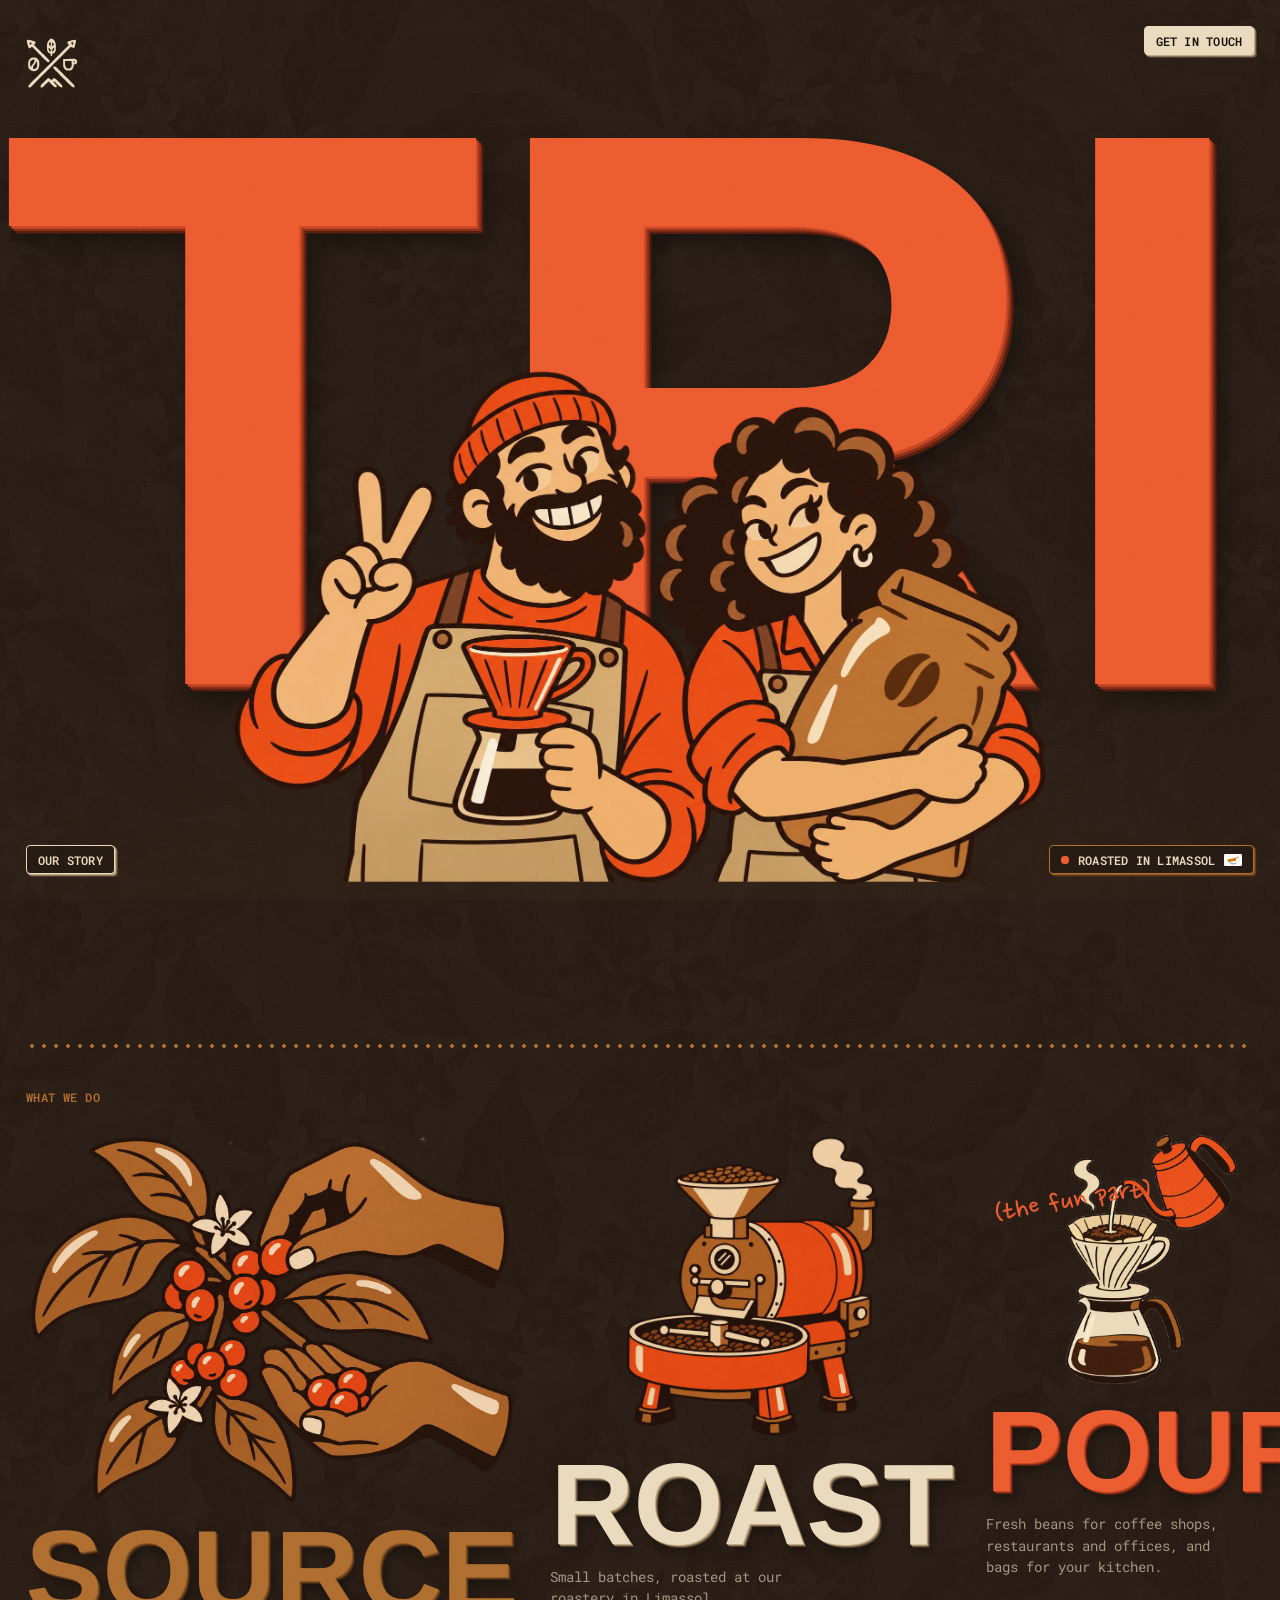
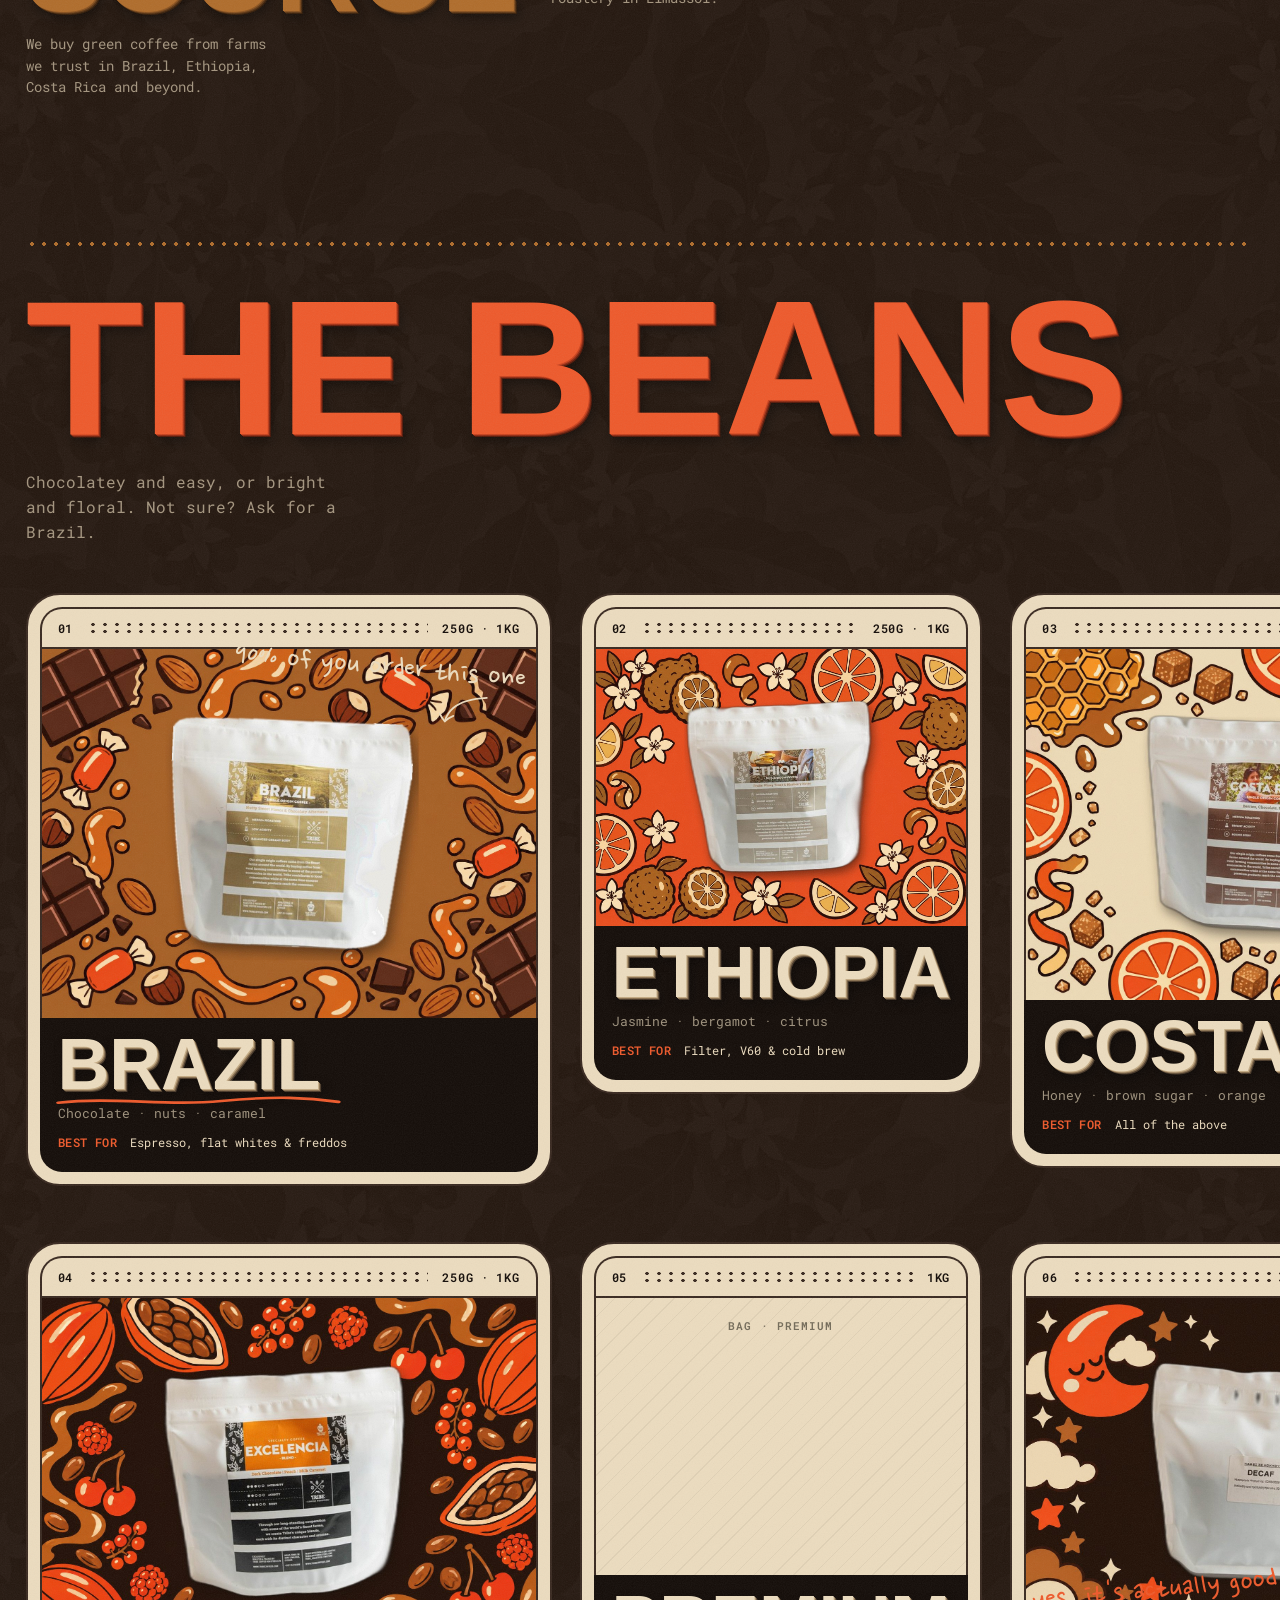
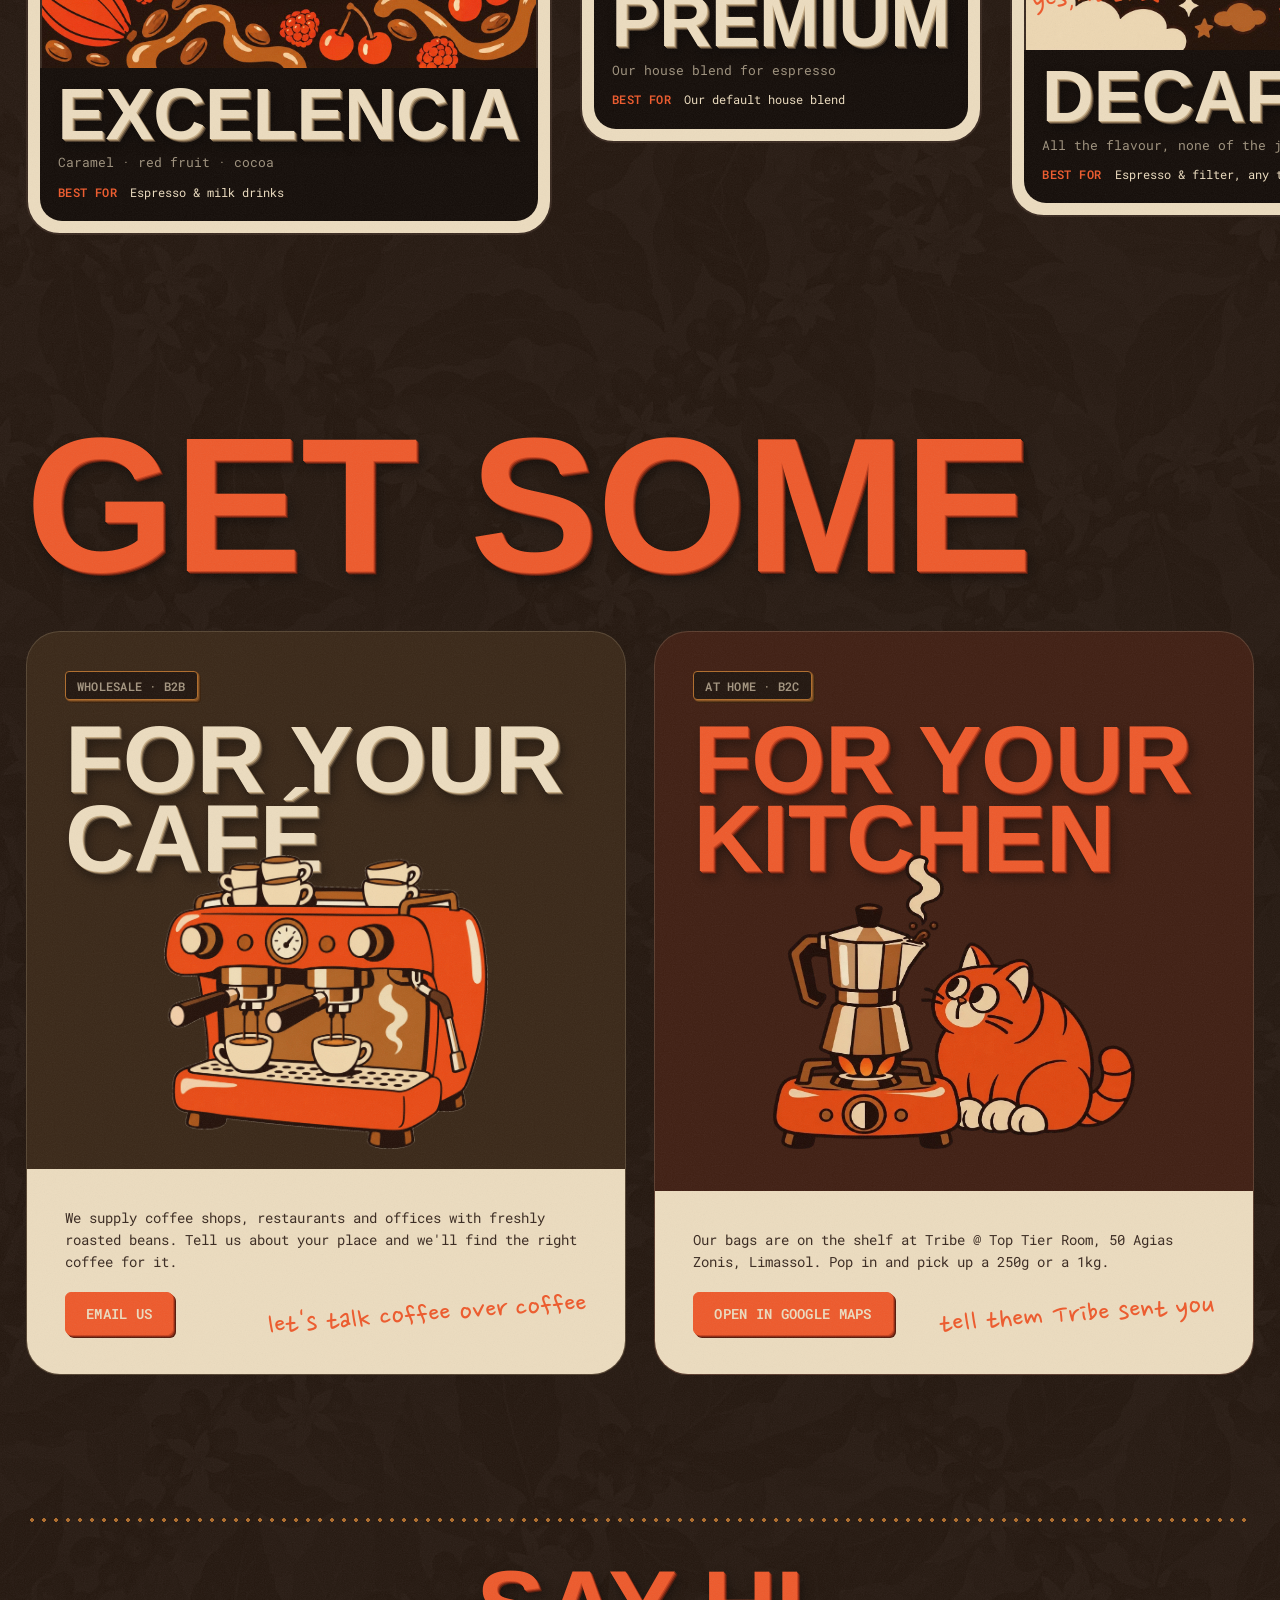
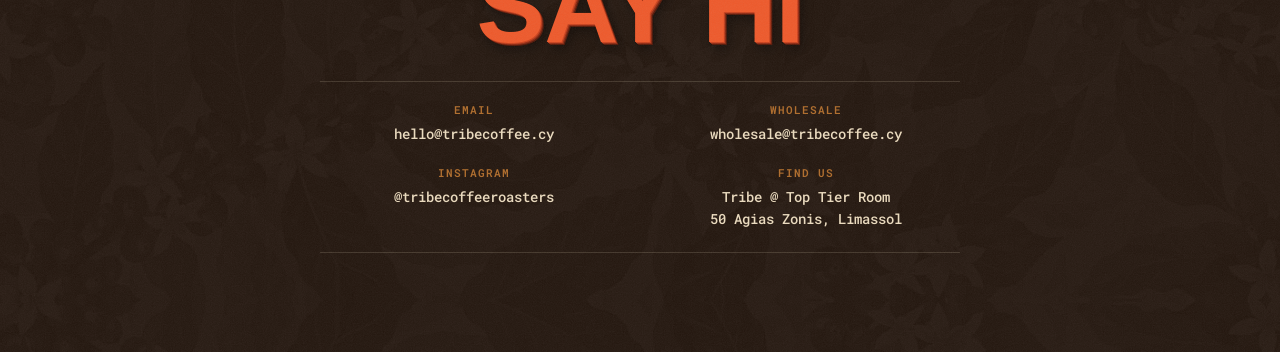
==== commit 30ddc5ac: "Product shots: real bag photos on illustrated flavour-note surfaces; Best for notes; buy cards with " ====
--- a/index.html
+++ b/index.html
@@ -74,16 +74,17 @@
       </div>
 
       <div class="beans__grid">
-        <!-- TODO: confirm every name, note and size below -->
+        <!-- TODO: confirm every name, note, size and "best for" below -->
         <article class="bean">
           <div class="bean__panel">
             <button class="bean__open" type="button" aria-label="Open details"></button>
             <div class="bean__bar"><span>01</span><span class="bean__grip"></span><span>250g · 1kg</span></div>
-            <img class="bean__art" src="assets/renders/brazil.jpg" alt="Tribe Brazil coffee bag" width="1400" height="1045" loading="lazy">
+            <img class="bean__art" src="assets/products/brazil.jpg" alt="Tribe Brazil coffee bag" width="1400" height="1045" loading="lazy">
             <div class="bean__foot">
               <h3 class="bean__name">Brazil</h3>
               <svg class="hand-mark scribble" viewBox="0 0 200 16" preserveAspectRatio="none" aria-hidden="true"><path pathLength="1" d="M3 10C40 3 78 14 116 8S176 4 197 9"/></svg>
               <p class="bean__notes">Chocolate · nuts · caramel</p>
+              <p class="bean__use"><span>Best for</span> Espresso, flat whites &amp; freddos</p>
             </div>
           </div>
           <p class="hand bean__hand">90% of you order this one
@@ -95,10 +96,11 @@
           <div class="bean__panel">
             <button class="bean__open" type="button" aria-label="Open details"></button>
             <div class="bean__bar"><span>02</span><span class="bean__grip"></span><span>250g · 1kg</span></div>
-            <img class="bean__art" src="assets/renders/ethiopia.jpg" alt="Tribe Ethiopia coffee bag" width="1400" height="1045" loading="lazy">
+            <img class="bean__art" src="assets/products/ethiopia.jpg" alt="Tribe Ethiopia coffee bag" width="1400" height="1045" loading="lazy">
             <div class="bean__foot">
               <h3 class="bean__name">Ethiopia</h3>
               <p class="bean__notes">Jasmine · bergamot · citrus</p>
+              <p class="bean__use"><span>Best for</span> Filter, V60 &amp; cold brew</p>
             </div>
           </div>
         </article>
@@ -107,10 +109,11 @@
           <div class="bean__panel">
             <button class="bean__open" type="button" aria-label="Open details"></button>
             <div class="bean__bar"><span>03</span><span class="bean__grip"></span><span>250g</span></div>
-            <img class="bean__art" src="assets/renders/costa-rica.jpg" alt="Tribe Costa Rica coffee bag" width="1400" height="1045" loading="lazy">
+            <img class="bean__art" src="assets/products/costa-rica.jpg" alt="Tribe Costa Rica coffee bag" width="1400" height="1045" loading="lazy">
             <div class="bean__foot">
               <h3 class="bean__name">Costa Rica</h3>
               <p class="bean__notes">Honey · brown sugar · orange</p>
+              <p class="bean__use"><span>Best for</span> All of the above</p>
             </div>
           </div>
         </article>
@@ -119,10 +122,11 @@
           <div class="bean__panel">
             <button class="bean__open" type="button" aria-label="Open details"></button>
             <div class="bean__bar"><span>04</span><span class="bean__grip"></span><span>250g · 1kg</span></div>
-            <img class="bean__art" src="assets/renders/excelencia.jpg" alt="Tribe Excelencia coffee bag" width="1400" height="1045" loading="lazy">
+            <img class="bean__art" src="assets/products/excelencia.jpg" alt="Tribe Excelencia coffee bag" width="1400" height="1045" loading="lazy">
             <div class="bean__foot">
               <h3 class="bean__name">Excelencia</h3>
               <p class="bean__notes">Caramel · red fruit · cocoa</p>
+              <p class="bean__use"><span>Best for</span> Espresso &amp; milk drinks</p>
             </div>
           </div>
         </article>
@@ -135,6 +139,7 @@
             <div class="bean__foot">
               <h3 class="bean__name">Premium</h3>
               <p class="bean__notes">Our house blend for espresso</p>
+              <p class="bean__use"><span>Best for</span> Our default house blend</p>
             </div>
           </div>
         </article>
@@ -143,10 +148,11 @@
           <div class="bean__panel">
             <button class="bean__open" type="button" aria-label="Open details"></button>
             <div class="bean__bar"><span>06</span><span class="bean__grip"></span><span>250g</span></div>
-            <img class="bean__art" src="assets/renders/decaf.jpg" alt="Tribe Decaf coffee bag" width="1400" height="1045" loading="lazy">
+            <img class="bean__art" src="assets/products/decaf.jpg" alt="Tribe Decaf coffee bag" width="1400" height="1045" loading="lazy">
             <div class="bean__foot">
               <h3 class="bean__name">Decaf</h3>
               <p class="bean__notes">All the flavour, none of the jitters</p>
+              <p class="bean__use"><span>Best for</span> Espresso &amp; filter, any time of day</p>
             </div>
           </div>
           <p class="hand bean__hand bean__hand--alt">yes, it's actually good</p>
@@ -165,24 +171,28 @@
         <article class="buy__card">
           <p class="tag tag--quiet">Wholesale · B2B</p>
           <h3 class="buy__title">For your café</h3>
-          <p>We supply coffee shops, restaurants and offices with freshly roasted beans. Tell us about your place and we'll find the right coffee for it.</p>
           <img class="buy__art" src="assets/illustrations/espresso-machine.webp" alt="An orange two-group espresso machine pulling two shots" width="1400" height="1267" loading="lazy">
-          <!-- TODO: real wholesale email -->
-          <div class="buy__actions">
-            <a class="btn" href="mailto:wholesale@tribecoffee.cy">Email us</a>
-          </div>
-          <p class="hand buy__hand">let's talk coffee over coffee</p>
+          <div class="buy__body">
+            <p>We supply coffee shops, restaurants and offices with freshly roasted beans. Tell us about your place and we'll find the right coffee for it.</p>
+            <!-- TODO: real wholesale email -->
+            <div class="buy__actions">
+              <a class="btn" href="mailto:wholesale@tribecoffee.cy">Email us</a>
+            </div>
+            <p class="hand buy__hand">let's talk coffee over coffee</p>
+          </div>
         </article>
 
         <article class="buy__card">
           <p class="tag tag--quiet">At home · B2C</p>
           <h3 class="buy__title">For your kitchen</h3>
-          <p>Our bags are on the shelf at Tribe @ Top Tier Room, 50 Agias Zonis, Limassol. Pop in and pick up a 250g or a 1kg.</p>
-          <img class="buy__art" src="assets/illustrations/moka-cat.webp" alt="A cat watching a moka pot bubble on a small stove" width="1400" height="925" loading="lazy">
-          <div class="buy__actions">
-            <a class="btn" href="https://maps.google.com/?cid=18486916382164832" target="_blank" rel="noopener">Open in Google Maps</a>
-          </div>
-          <p class="hand buy__hand">tell them Tribe sent you</p>
+          <img class="buy__art" src="assets/illustrations/moka-cat.webp" alt="A cat watching a moka pot bubble on a small stove" width="1125" height="913" loading="lazy">
+          <div class="buy__body">
+            <p>Our bags are on the shelf at Tribe @ Top Tier Room, 50 Agias Zonis, Limassol. Pop in and pick up a 250g or a 1kg.</p>
+            <div class="buy__actions">
+              <a class="btn" href="https://maps.google.com/?cid=18486916382164832" target="_blank" rel="noopener">Open in Google Maps</a>
+            </div>
+            <p class="hand buy__hand">tell them Tribe sent you</p>
+          </div>
         </article>
       </div>
     </section>
@@ -223,6 +233,7 @@
       <div class="bean-dialog__info">
         <h3 class="bean__name" id="bean-dialog-name"></h3>
         <p class="bean-dialog__notes"></p>
+        <p class="bean__use bean-dialog__use"></p>
         <div class="bean-dialog__actions">
           <a class="btn" href="https://maps.google.com/?cid=18486916382164832" target="_blank" rel="noopener">Buy at Top Tier Room</a>
           <!-- TODO: real wholesale email -->
--- a/styles.css
+++ b/styles.css
@@ -493,6 +493,15 @@
   white-space: nowrap;
 }
 .bean__notes { margin-top: 8px; color: var(--cream-dim); font-size: 13px; }
+/* Barista note: where each coffee shines */
+.bean__use { margin-top: 10px; color: var(--cream); font-size: 12px; }
+.bean__use span {
+  margin-right: 6px;
+  color: var(--orange);
+  font-weight: 600;
+  letter-spacing: 0.04em;
+  text-transform: uppercase;
+}
 
 .bean__hand {
   bottom: 92px;
@@ -500,8 +509,11 @@
   text-align: right;
   transform: rotate(-6deg);
 }
+/* On the bean photos: written across the top of the picture, pointing at the bag */
+.beans__grid .bean__hand { top: 58px; bottom: auto; color: var(--cream); transform: rotate(5deg); }
+.beans__grid .bean__hand .arrow { color: var(--cream); }
 .bean__hand .arrow { display: block; width: 52px; margin: 2px 34px 0 auto; }
-.bean__hand--alt { top: auto; bottom: 64px; right: 16px; transform: rotate(-5deg); }
+.beans__grid .bean__hand--alt { top: 56%; bottom: auto; left: 22px; right: auto; color: var(--orange); transform: rotate(-5deg); }
 
 /* Pencil underline under Brazil */
 .bean__foot { position: relative; }
@@ -529,25 +541,49 @@
   padding: 0 var(--gutter);
 }
 .buy__card {
+  --pad: clamp(24px, 3vw, 44px);
   position: relative;
   display: flex;
   flex-direction: column;
   gap: 20px;
-  padding: clamp(24px, 3vw, 44px);
+  overflow: hidden;
+  padding: var(--pad) var(--pad) 0;
   border: 1.5px solid var(--cream-faint);
   border-radius: 34px;
-  background: var(--raised);
-}
+}
+/* Each card leans towards its title's colour */
+.buy__card:first-child { background: #3a2818; }
+.buy__card:nth-child(2) { background: #401f13; }
 .buy__card > .tag { align-self: flex-start; }
 .buy__title {
   font: 700 clamp(64px, 7.4vw, 124px)/0.84 var(--f-display);
   text-transform: uppercase;
 }
-.buy__card > p:not(.tag):not(.hand) { color: var(--cream-dim); }
-.buy__art { display: block; width: 100%; height: auto; aspect-ratio: 16 / 9; object-fit: contain; }
+/* The illustration sits just under the title and tucks over its bottom edge */
+.buy__art {
+  position: relative;
+  z-index: 1;
+  display: block;
+  width: 100%;
+  height: auto;
+  aspect-ratio: 16 / 9;
+  object-fit: contain;
+  margin-top: clamp(-56px, -3.4vw, -26px);
+}
+/* Beige panel at the bottom of the card for the description and button */
+.buy__body {
+  position: relative;
+  display: flex;
+  flex-direction: column;
+  gap: 20px;
+  margin: auto calc(-1 * var(--pad)) 0;
+  padding: var(--pad);
+  background: var(--cream);
+  color: var(--ink);
+}
 .buy__actions { display: flex; flex-wrap: wrap; gap: 10px; }
-/* Inside the card, clear of its border so they stay legible */
-.buy__hand { bottom: clamp(30px, 3.4vw, 50px); right: clamp(24px, 3vw, 44px); transform: rotate(-4deg); }
+/* Inside the panel, clear of the card's border so it stays legible */
+.buy__hand { bottom: calc(var(--pad) + 4px); right: var(--pad); transform: rotate(-4deg); }
 
 /* ---------- Footer ---------- */
 
@@ -719,6 +755,7 @@
 .motion .bean-dialog[open] .bean-dialog__info > :nth-child(1) { animation-delay: 0.12s; }
 .motion .bean-dialog[open] .bean-dialog__info > :nth-child(2) { animation-delay: 0.18s; }
 .motion .bean-dialog[open] .bean-dialog__info > :nth-child(3) { animation-delay: 0.24s; }
+.motion .bean-dialog[open] .bean-dialog__info > :nth-child(4) { animation-delay: 0.3s; }
 .motion .bean-dialog.is-closing { animation: dialog-out 0.2s var(--ease-in) forwards; }
 .motion .bean-dialog.is-closing::backdrop { animation: backdrop-out 0.2s var(--ease-in) forwards; }
 
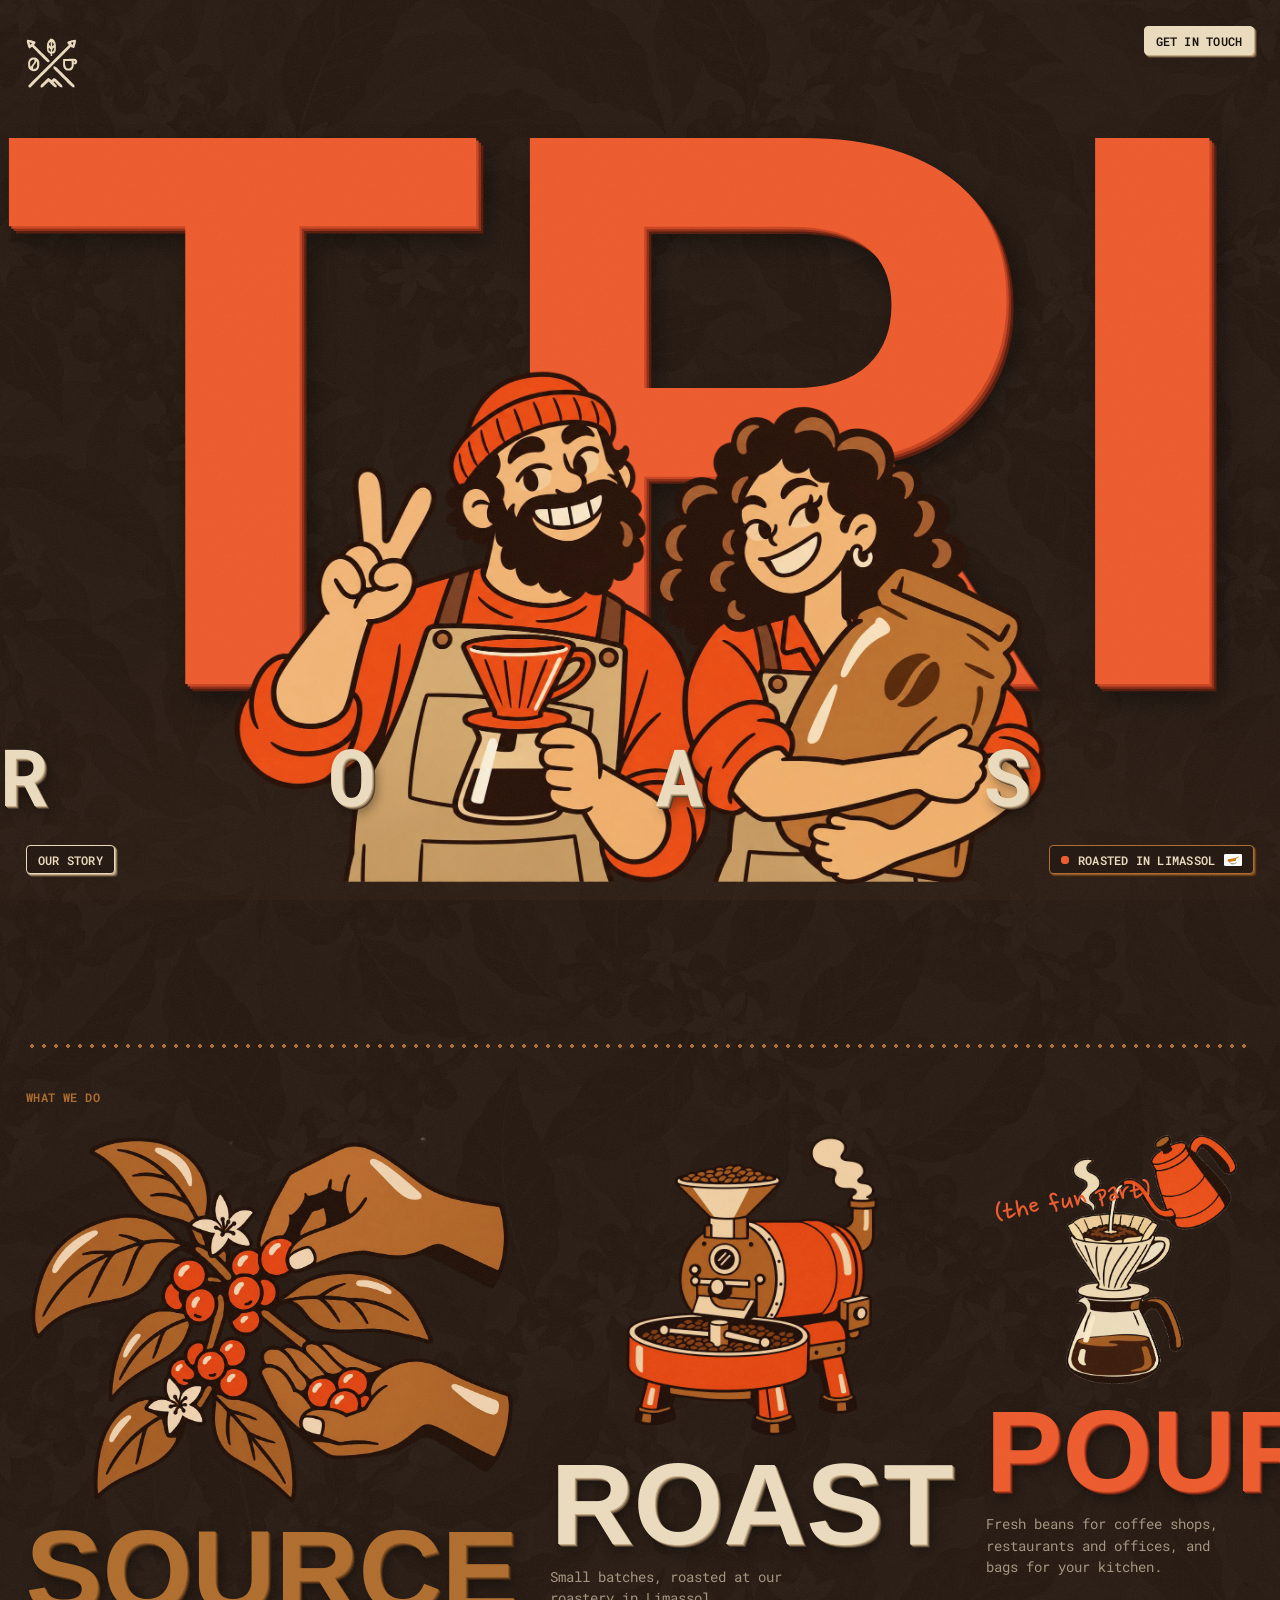
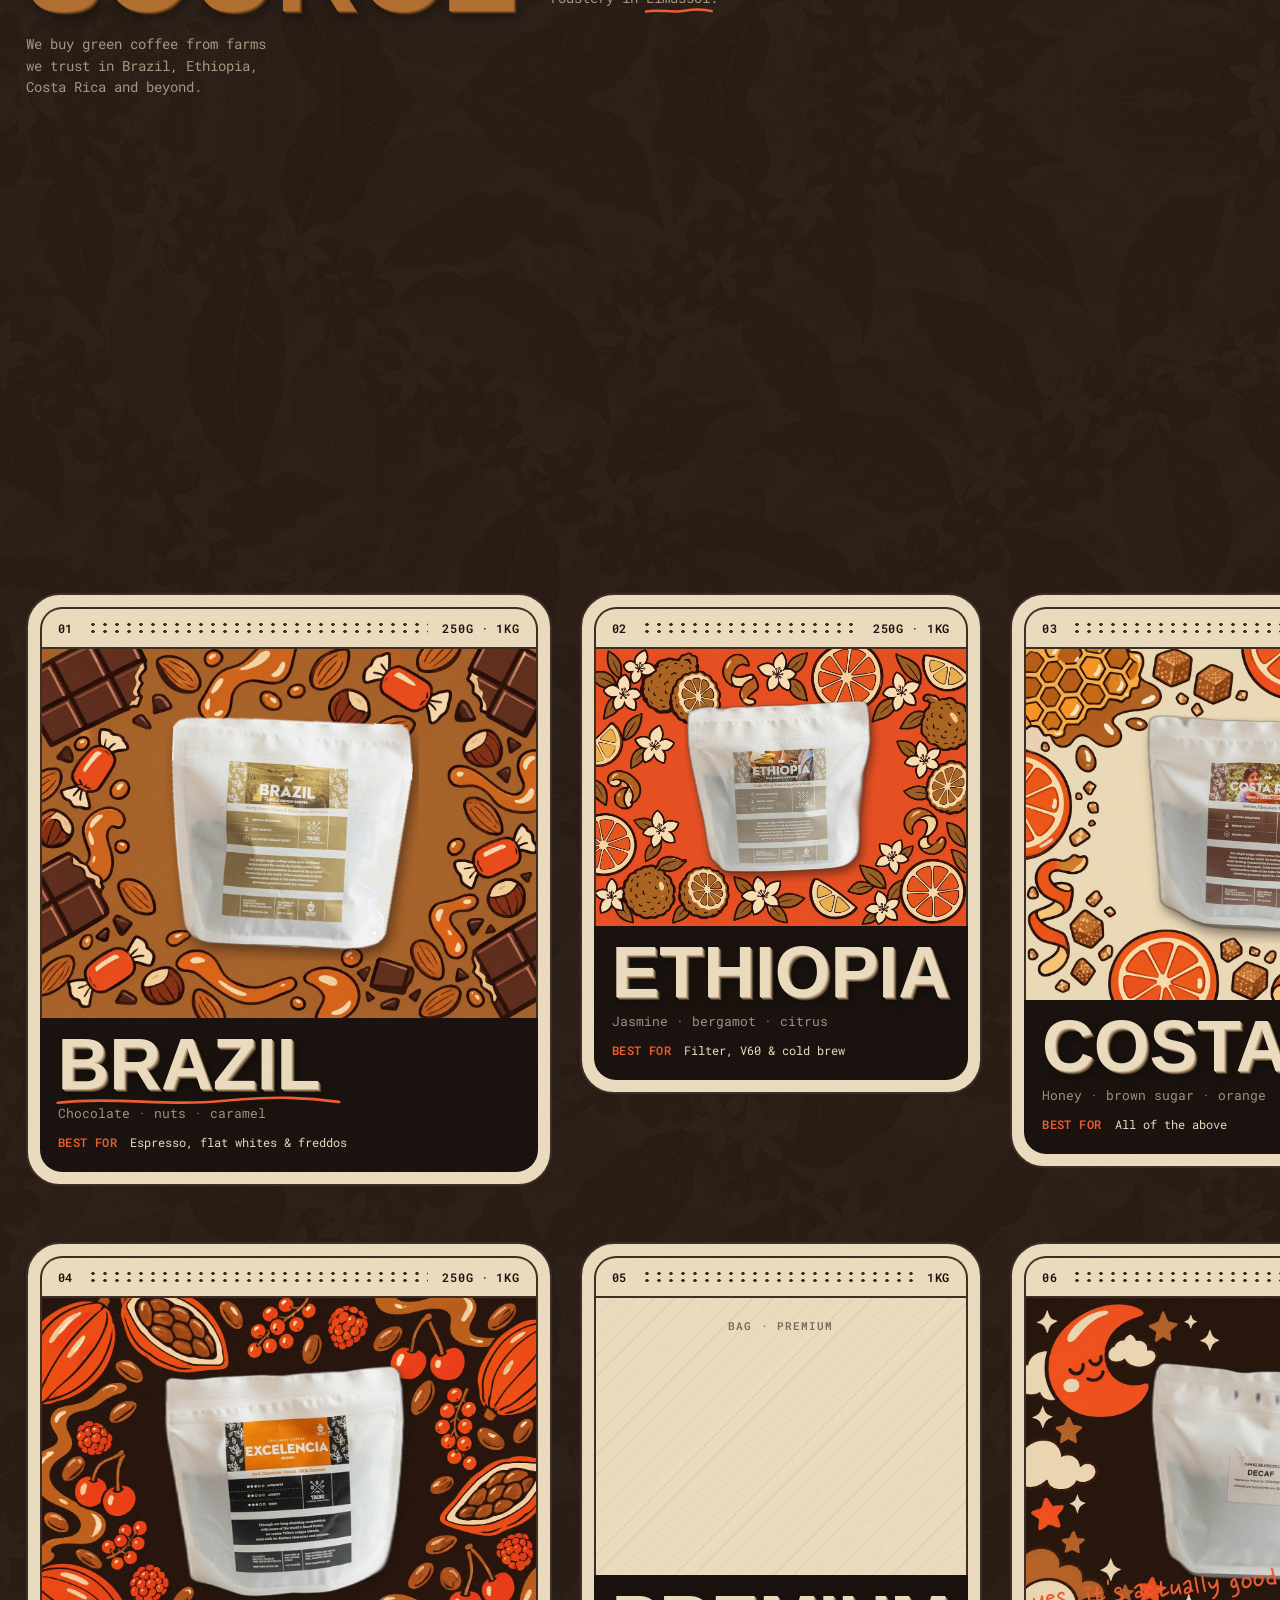
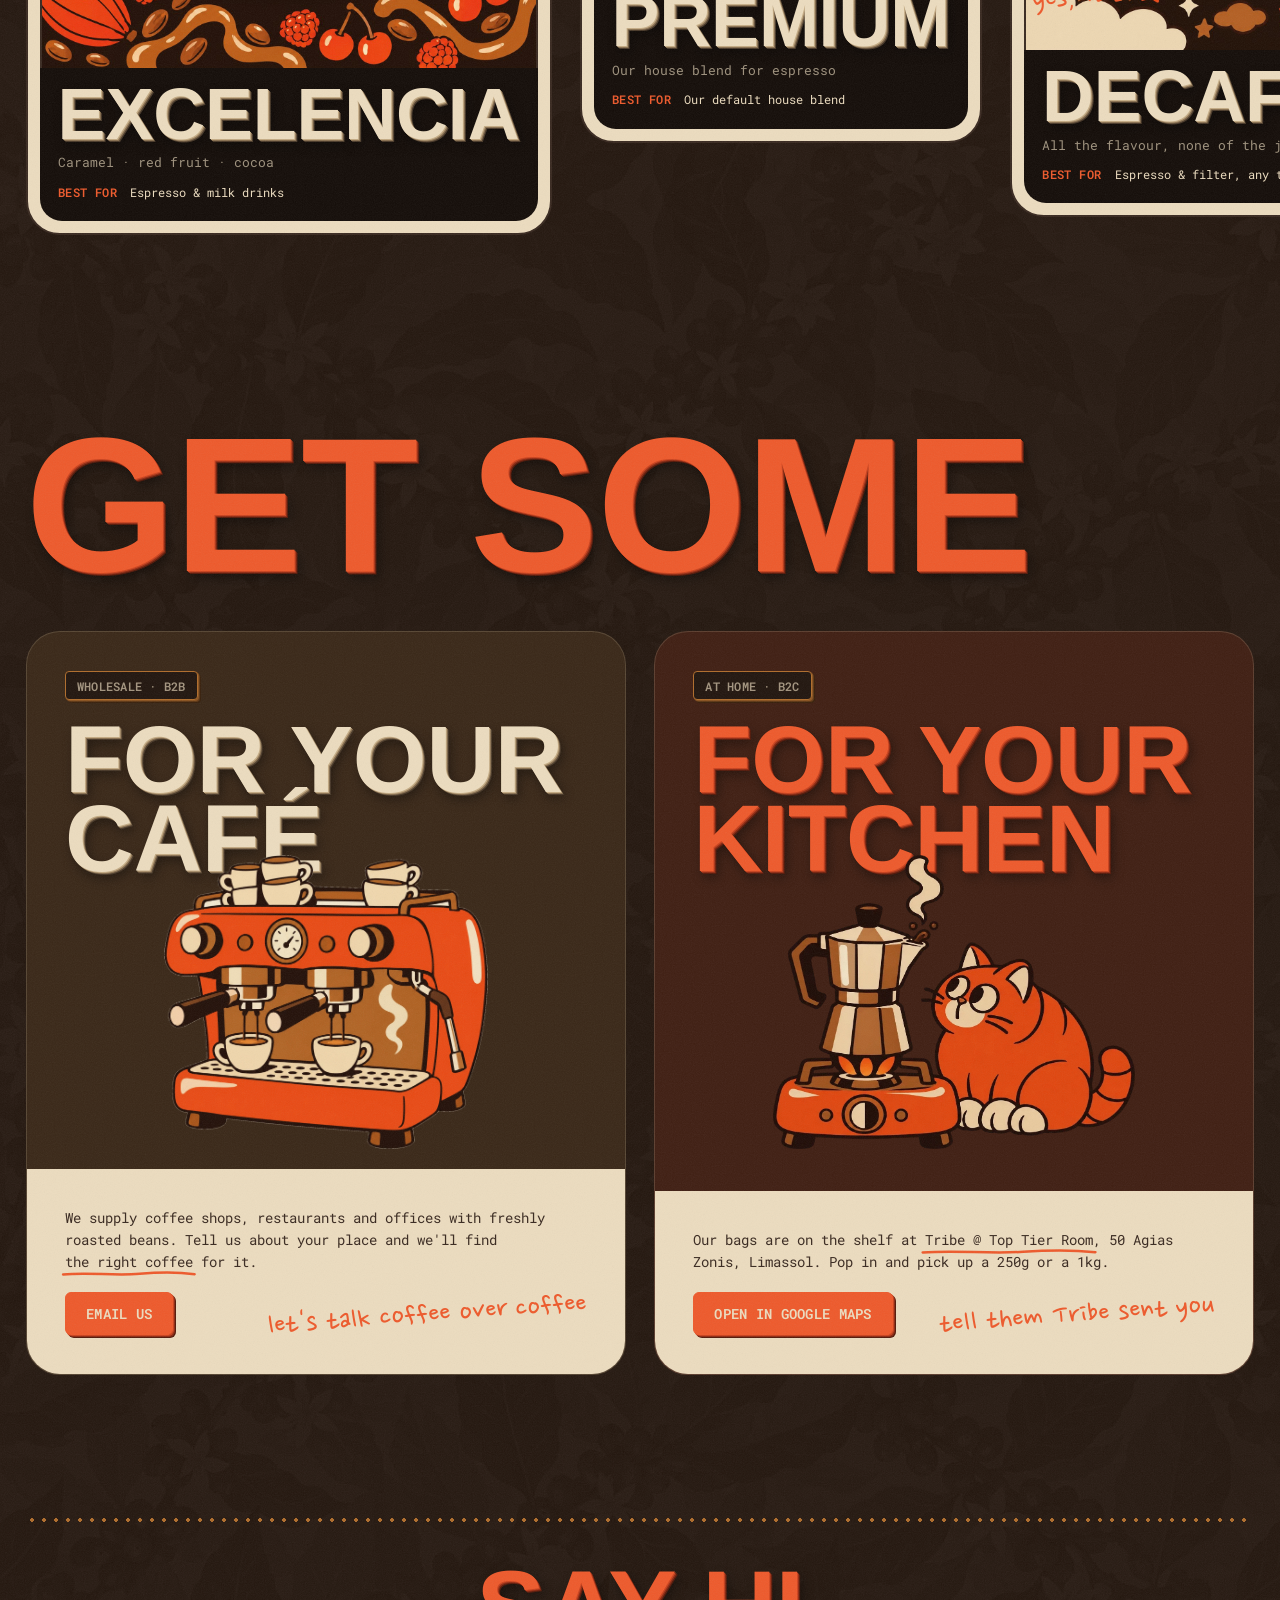
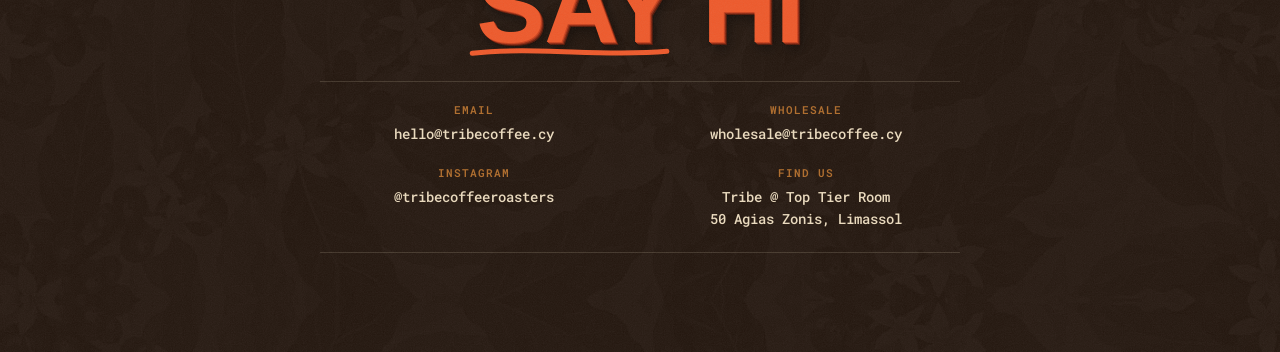
==== commit c7dc2c41: "ROASTERS under TRIBE; pencil marks across both pages; drop the Brazil 90% note Co-Authored-By: Claud" ====
--- a/index.html
+++ b/index.html
@@ -28,7 +28,10 @@
     <!-- HERO -->
     <section class="hero">
       <h1 class="hero__word">
-        <span aria-hidden="true">TRIBE</span>
+        <span class="hero__lockup" aria-hidden="true">
+          <span class="hero__tribe">TRIBE</span>
+          <span class="hero__roasters"><span>R</span><span>O</span><span>A</span><span>S</span><span>T</span><span>E</span><span>R</span><span>S</span></span>
+        </span>
         <span class="sr-only">Tribe Coffee Roasters: specialty coffee sourced from origin and roasted in Limassol</span>
       </h1>
 
@@ -54,7 +57,7 @@
         <li class="step">
           <img class="step__art" src="assets/illustrations/roast-drum.webp" alt="A drum coffee roaster with fresh beans in its cooling tray" width="1172" height="1400" loading="lazy">
           <h2 class="step__word">Roast</h2>
-          <p>Small batches, roasted at our roastery in Limassol.</p>
+          <p>Small batches, roasted at our roastery in <span class="marked">Limassol<svg class="mark mark--under hand-mark" viewBox="0 0 200 16" preserveAspectRatio="none" aria-hidden="true"><path pathLength="1" d="M3 10C40 3 78 14 116 8S176 4 197 9"/></svg></span>.</p>
         </li>
         <li class="step">
           <img class="step__art" src="assets/illustrations/pour-v60.webp" alt="A kettle pouring water into a V60 over a glass server" width="959" height="1400" loading="lazy">
@@ -70,7 +73,7 @@
       <div class="dots" aria-hidden="true"></div>
       <div class="section-head">
         <h2 class="display">The beans</h2>
-        <p class="section-head__lede">Chocolatey and easy, or bright and floral. Not sure? Ask for a Brazil.</p>
+        <p class="section-head__lede">Chocolatey and easy, or bright and floral. Not sure? Ask for a <span class="marked">Brazil<svg class="mark mark--circle hand-mark" viewBox="0 0 200 80" preserveAspectRatio="none" aria-hidden="true"><path pathLength="1" d="M34 10C80 0 162 4 188 24C206 40 186 66 136 74C86 82 22 76 10 56C-2 36 24 13 74 7"/></svg></span>.</p>
       </div>
 
       <div class="beans__grid">
@@ -87,9 +90,6 @@
               <p class="bean__use"><span>Best for</span> Espresso, flat whites &amp; freddos</p>
             </div>
           </div>
-          <p class="hand bean__hand">90% of you order this one
-            <svg class="arrow" viewBox="0 0 90 60" aria-hidden="true"><path pathLength="1" d="M84 6c-14 2-40 6-56 22-7 7-11 15-13 24"/><path pathLength="1" d="M5 40c3 5 6 9 10 13 4-5 8-8 14-11"/></svg>
-          </p>
         </article>
 
         <article class="bean">
@@ -173,7 +173,7 @@
           <h3 class="buy__title">For your café</h3>
           <img class="buy__art" src="assets/illustrations/espresso-machine.webp" alt="An orange two-group espresso machine pulling two shots" width="1400" height="1267" loading="lazy">
           <div class="buy__body">
-            <p>We supply coffee shops, restaurants and offices with freshly roasted beans. Tell us about your place and we'll find the right coffee for it.</p>
+            <p>We supply coffee shops, restaurants and offices with freshly roasted beans. Tell us about your place and we'll find <span class="marked">the right coffee<svg class="mark mark--under hand-mark" viewBox="0 0 200 16" preserveAspectRatio="none" aria-hidden="true"><path pathLength="1" d="M3 10C40 3 78 14 116 8S176 4 197 9"/></svg></span> for it.</p>
             <!-- TODO: real wholesale email -->
             <div class="buy__actions">
               <a class="btn" href="mailto:wholesale@tribecoffee.cy">Email us</a>
@@ -187,7 +187,7 @@
           <h3 class="buy__title">For your kitchen</h3>
           <img class="buy__art" src="assets/illustrations/moka-cat.webp" alt="A cat watching a moka pot bubble on a small stove" width="1125" height="913" loading="lazy">
           <div class="buy__body">
-            <p>Our bags are on the shelf at Tribe @ Top Tier Room, 50 Agias Zonis, Limassol. Pop in and pick up a 250g or a 1kg.</p>
+            <p>Our bags are on the shelf at <span class="marked">Tribe @ Top Tier Room<svg class="mark mark--under hand-mark" viewBox="0 0 200 16" preserveAspectRatio="none" aria-hidden="true"><path pathLength="1" d="M3 10C40 3 78 14 116 8S176 4 197 9"/></svg></span>, 50 Agias Zonis, Limassol. Pop in and pick up a 250g or a 1kg.</p>
             <div class="buy__actions">
               <a class="btn" href="https://maps.google.com/?cid=18486916382164832" target="_blank" rel="noopener">Open in Google Maps</a>
             </div>
@@ -203,7 +203,7 @@
   <footer class="foot" id="contact">
     <div class="dots" aria-hidden="true"></div>
     <div class="foot__top">
-      <h2 class="display foot__word">Say hi</h2>
+      <h2 class="display foot__word"><span class="marked">Say hi<svg class="mark mark--under hand-mark" viewBox="0 0 200 16" preserveAspectRatio="none" aria-hidden="true"><path pathLength="1" d="M3 10C40 3 78 14 116 8S176 4 197 9"/></svg></span></h2>
     </div>
 
     <dl class="foot__grid">
--- a/styles.css
+++ b/styles.css
@@ -290,6 +290,21 @@
   text-shadow: 0.003em 0.003em 0 var(--shade-1), 0.006em 0.006em 0 var(--shade-2), 0.009em 0.009em 0 var(--shade-3), 0.012em 0.018em 0.03em rgba(0, 0, 0, 0.5);
   user-select: none;
 }
+/* TRIBE with ROASTERS underneath, spread to exactly the same width */
+.hero__lockup { display: inline-flex; flex-direction: column; }
+.hero__tribe { line-height: 0.8; margin-top: 0.09em; }
+/* ROASTERS sits in front of the crew (TRIBE stays behind them) */
+.hero__roasters {
+  position: relative;
+  z-index: 2;
+  display: flex;
+  justify-content: space-between;
+  margin-top: 0.12em;
+  font: 700 0.1em/1 var(--f-body);
+  letter-spacing: 0;
+  color: var(--cream);
+  text-shadow: 1px 1px 0 #c4ab84, 2px 2px 0 #8a7152, 3px 3px 0 #4a3a2a, 4px 6px 12px rgba(0, 0, 0, 0.45);
+}
 
 /* The crew stand in front of the word, cut off at the waist by the hero's bottom edge */
 .hero__art {
@@ -509,11 +524,25 @@
   text-align: right;
   transform: rotate(-6deg);
 }
-/* On the bean photos: written across the top of the picture, pointing at the bag */
-.beans__grid .bean__hand { top: 58px; bottom: auto; color: var(--cream); transform: rotate(5deg); }
-.beans__grid .bean__hand .arrow { color: var(--cream); }
 .bean__hand .arrow { display: block; width: 52px; margin: 2px 34px 0 auto; }
 .beans__grid .bean__hand--alt { top: 56%; bottom: auto; left: 22px; right: auto; color: var(--orange); transform: rotate(-5deg); }
+
+/* Pencil marks: a scribbled underline or loose circle around a word */
+.marked { position: relative; display: inline-block; }
+.mark {
+  position: absolute;
+  overflow: visible;
+  fill: none;
+  stroke: var(--orange);
+  stroke-width: 2.5;
+  stroke-linecap: round;
+  pointer-events: none;
+}
+.mark path { vector-effect: non-scaling-stroke; }
+.mark--under { left: -3%; bottom: -0.32em; width: 106%; height: 0.4em; }
+.mark--circle { left: -18%; top: -38%; width: 136%; height: 176%; }
+.display .mark, .story__lede .mark { stroke-width: 5; }
+.display .mark--under, .story__lede .mark--under { bottom: -0.1em; height: 0.16em; }
 
 /* Pencil underline under Brazil */
 .bean__foot { position: relative; }
@@ -712,6 +741,7 @@
 @keyframes art-in { from { opacity: 0; transform: translateX(-50%) translateY(48px); } }
 
 .motion .hero__word .ltr { animation: rise-in 1.1s var(--ease-out) backwards; animation-delay: calc(80ms + var(--i) * 70ms); }
+.motion .hero__roasters { animation: fade-up 0.9s var(--ease-out) 0.55s backwards; }
 .motion .hero__art { animation: art-in 1.2s var(--ease-out) 0.45s backwards; }
 .motion .nav > *, .motion .hero__foot > * { animation: fade-in 0.8s var(--ease-out) backwards; animation-delay: 1.05s; }
 .motion .nav > :last-child, .motion .hero__foot > :nth-child(2) { animation-delay: 1.15s; }
@@ -740,6 +770,7 @@
 }
 .motion .hand .arrow path + path { transition-duration: 0.25s; transition-delay: calc(var(--hand-delay) + 1.25s); }
 .motion .hand-mark path { transition-duration: 0.7s; transition-delay: calc(var(--hand-delay) + 1.5s); }
+.motion .mark path { transition-delay: calc(var(--hand-delay) + 0.2s); }
 .motion .hand.is-in .arrow path, .motion .hand-mark.is-in path { stroke-dashoffset: 0; }
 
 /* Popup scales in and out; its picture settles and its text follows */
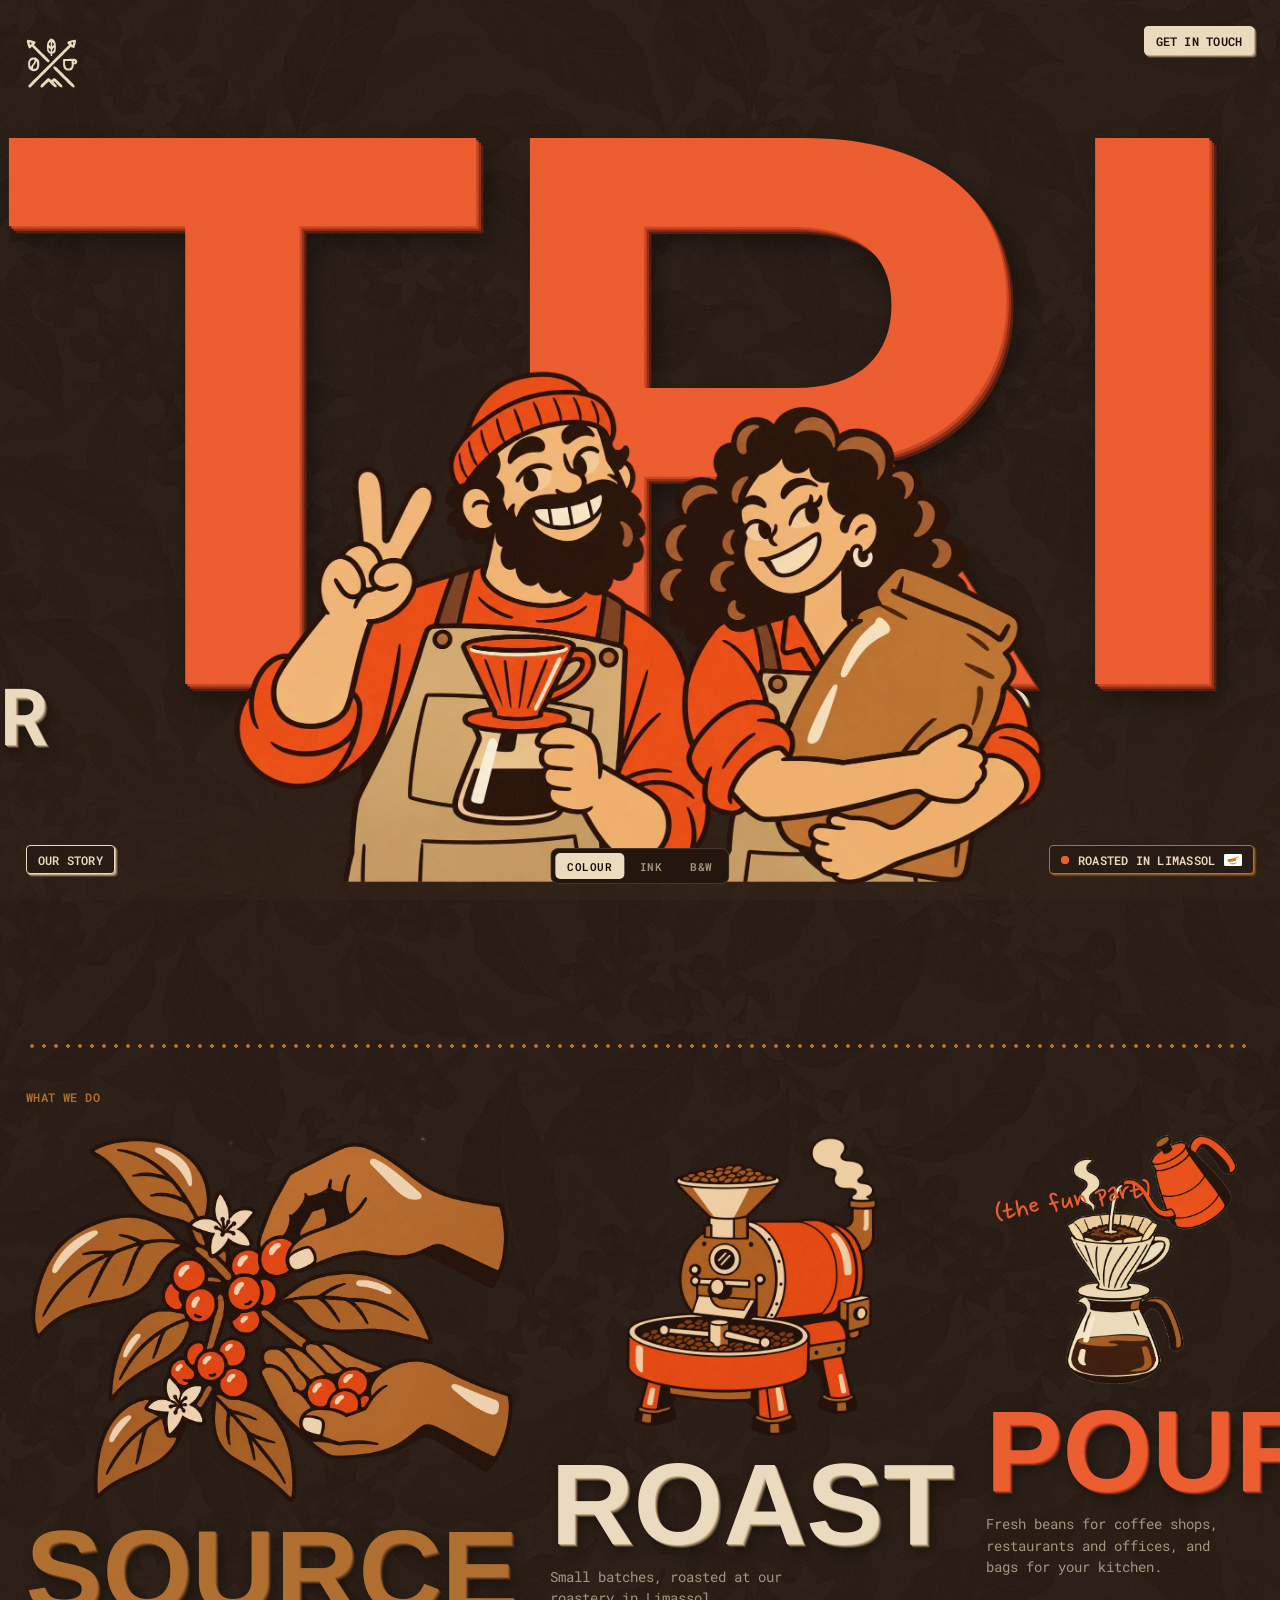
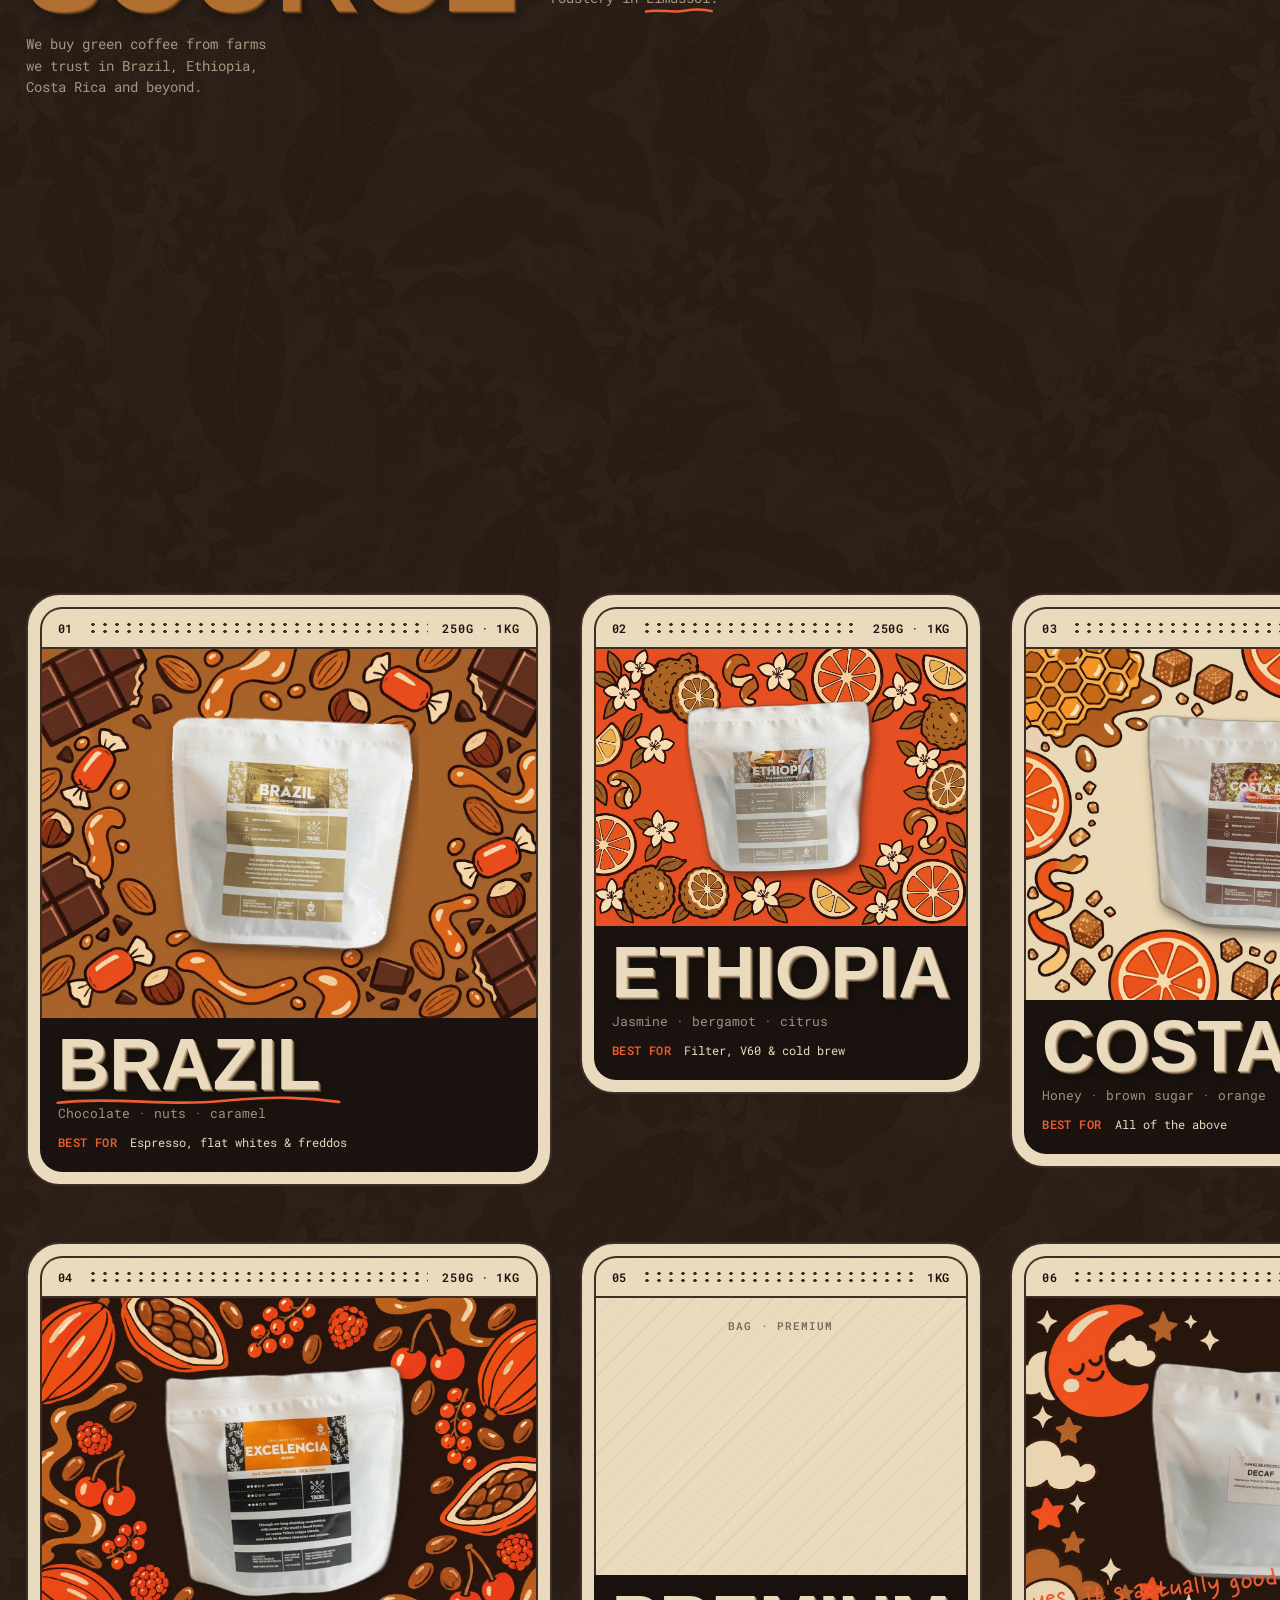
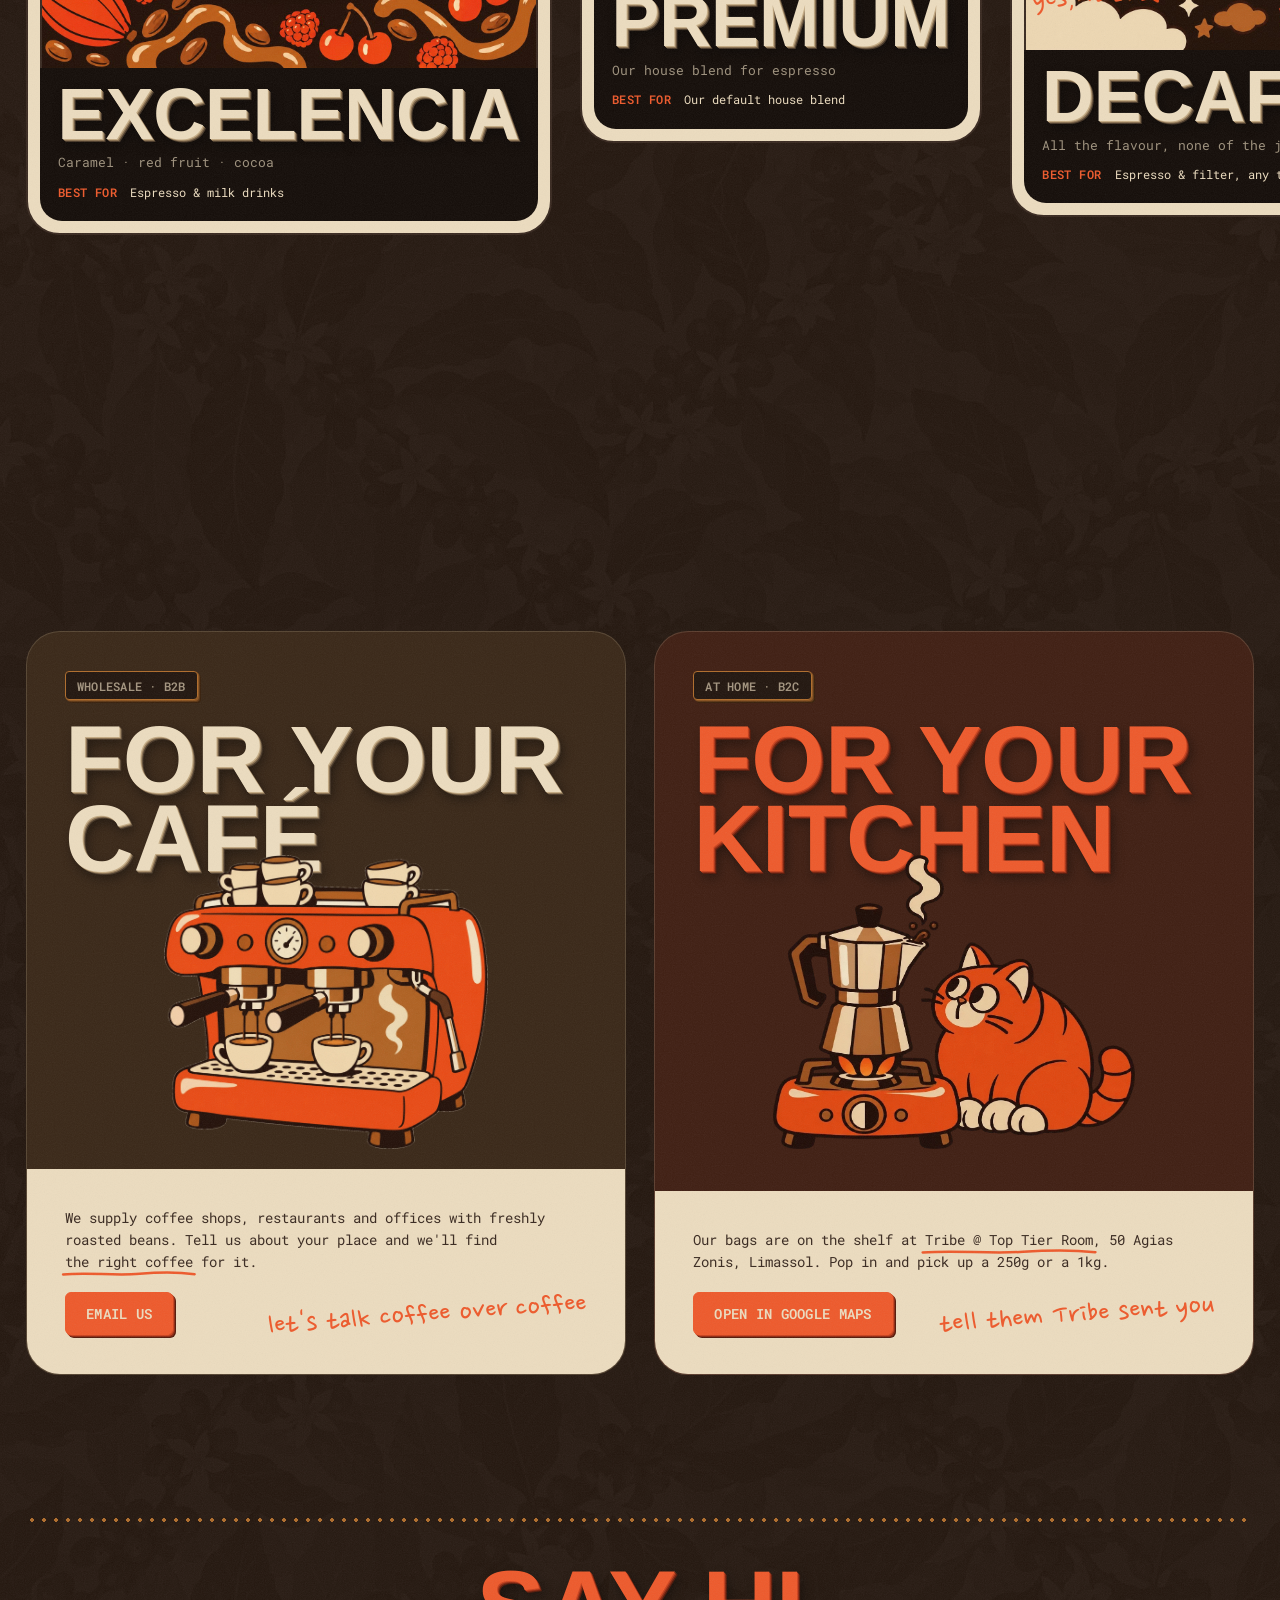
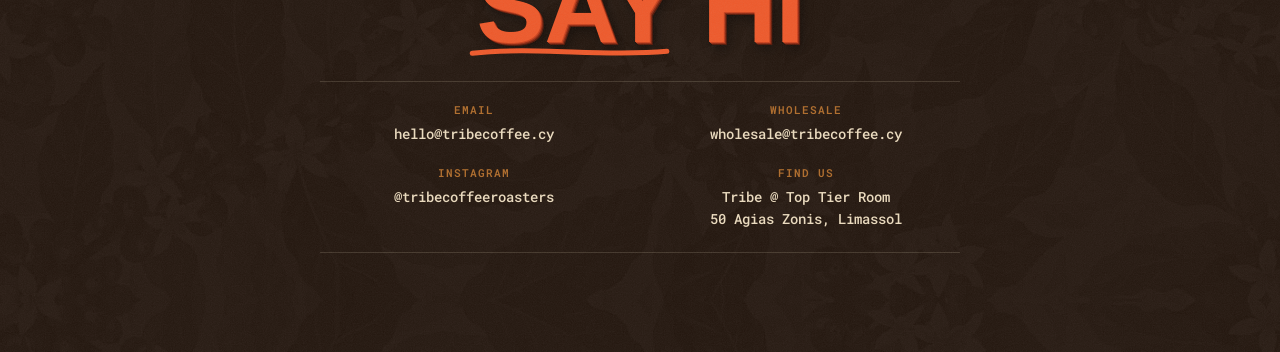
==== commit d50447cf: "Ink and B&W versions of every illustration and flavour surface, with a switch at the bottom; ROASTER" ====
--- a/index.html
+++ b/index.html
@@ -243,6 +243,13 @@
     </div>
   </dialog>
   <script src="beans.js"></script>
+  <!-- Illustration test switch (remove before launch) -->
+  <div class="art-switch" role="group" aria-label="Illustration style">
+    <button type="button" data-art="colour" aria-pressed="true">Colour</button>
+    <button type="button" data-art="ink" aria-pressed="false">Ink</button>
+    <button type="button" data-art="mono" aria-pressed="false">B&amp;W</button>
+  </div>
+  <script src="art-switch.js"></script>
   <script src="motion.js"></script>
 
 </body>
--- a/styles.css
+++ b/styles.css
@@ -293,13 +293,10 @@
 /* TRIBE with ROASTERS underneath, spread to exactly the same width */
 .hero__lockup { display: inline-flex; flex-direction: column; }
 .hero__tribe { line-height: 0.8; margin-top: 0.09em; }
-/* ROASTERS sits in front of the crew (TRIBE stays behind them) */
 .hero__roasters {
-  position: relative;
-  z-index: 2;
   display: flex;
   justify-content: space-between;
-  margin-top: 0.12em;
+  margin-top: -0.65em;
   font: 700 0.1em/1 var(--f-body);
   letter-spacing: 0;
   color: var(--cream);
@@ -803,6 +800,34 @@
   .foot__grid a:hover { background-size: 100% 1px; }
 }
 
+/* ---------- Illustration test switch (remove before launch) ---------- */
+
+.art-switch {
+  position: fixed;
+  left: 50%;
+  bottom: 16px;
+  z-index: 200;
+  display: flex;
+  gap: 4px;
+  padding: 4px;
+  border: 1.5px solid var(--cream-faint);
+  border-radius: 8px;
+  background: var(--canvas);
+  transform: translateX(-50%);
+}
+.art-switch button {
+  padding: 8px 12px 7px;
+  border: 0;
+  border-radius: 5px;
+  background: transparent;
+  color: var(--cream-dim);
+  font: 600 11px/1 var(--f-body);
+  letter-spacing: 0.04em;
+  text-transform: uppercase;
+  cursor: pointer;
+}
+.art-switch button[aria-pressed="true"] { background: var(--cream); color: var(--black); }
+
 @media (prefers-reduced-motion: reduce) {
   html { scroll-behavior: auto; }
   * { transition: none !important; }
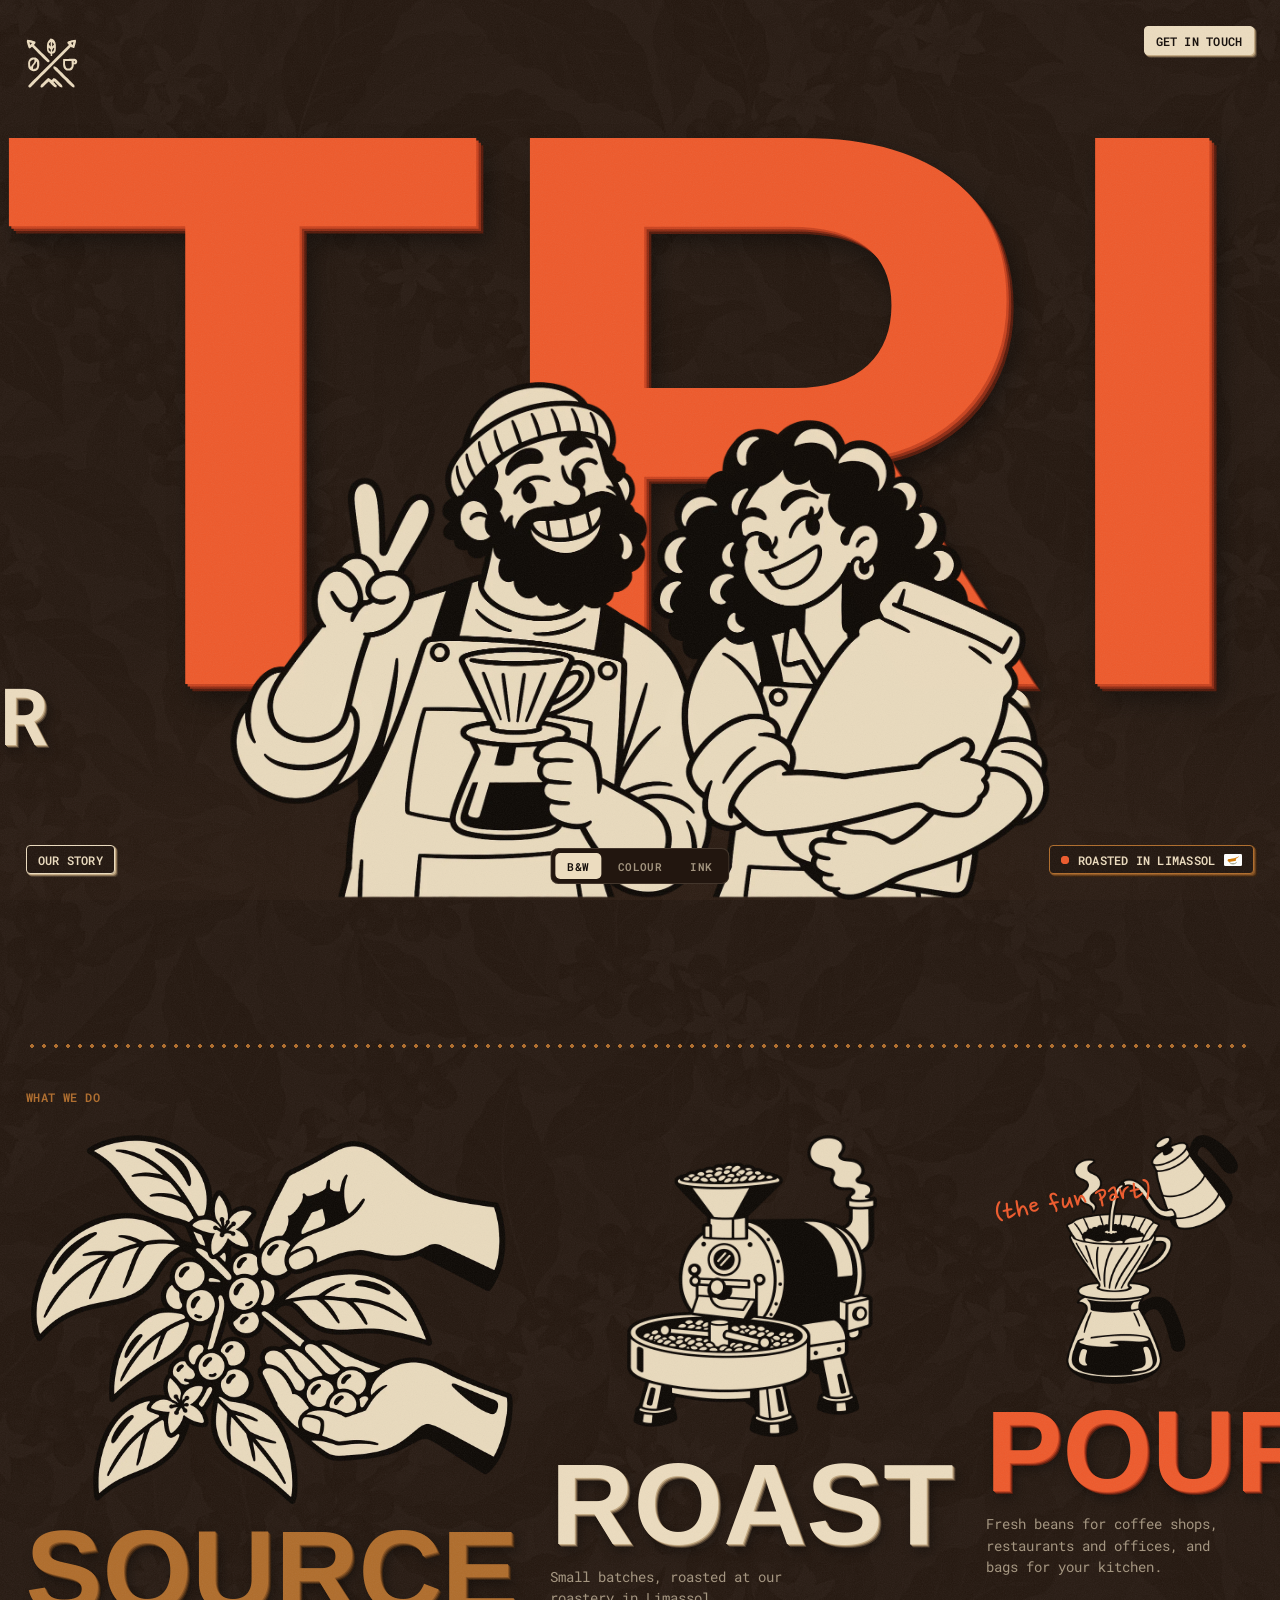
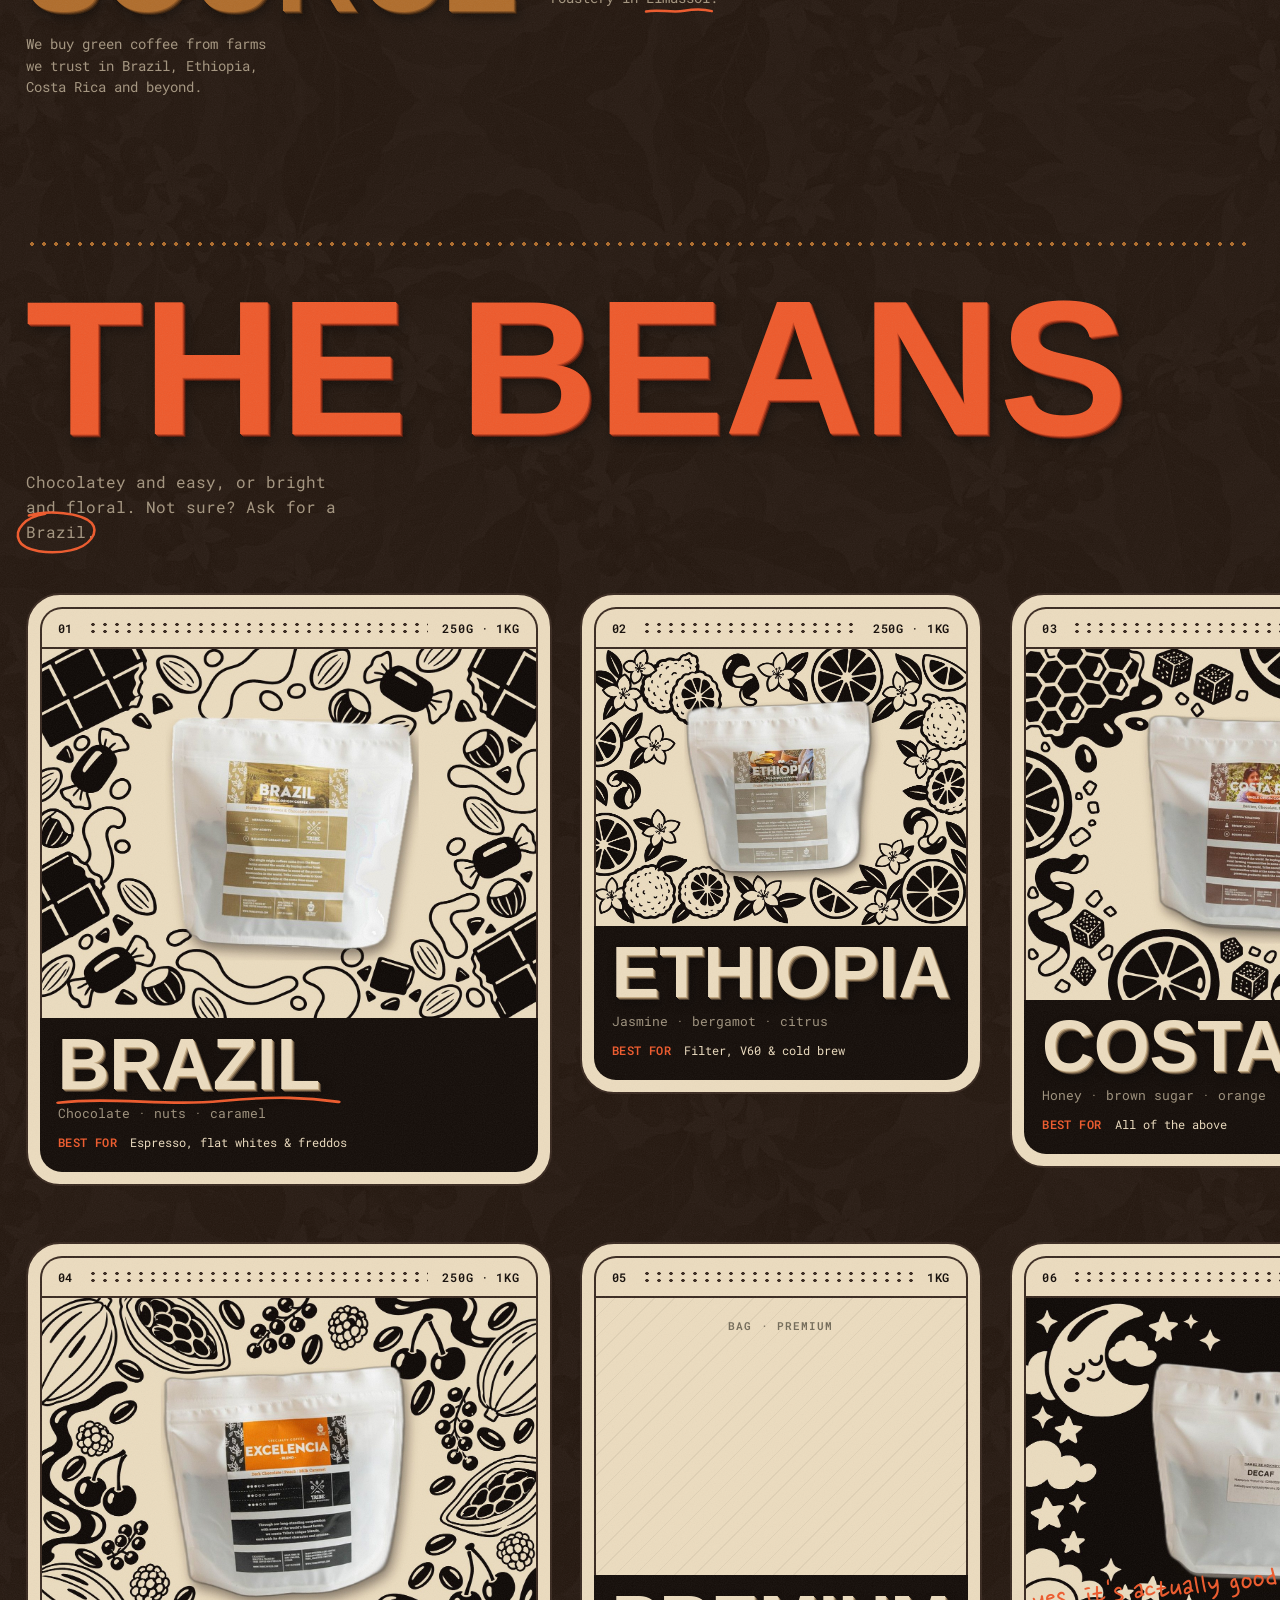
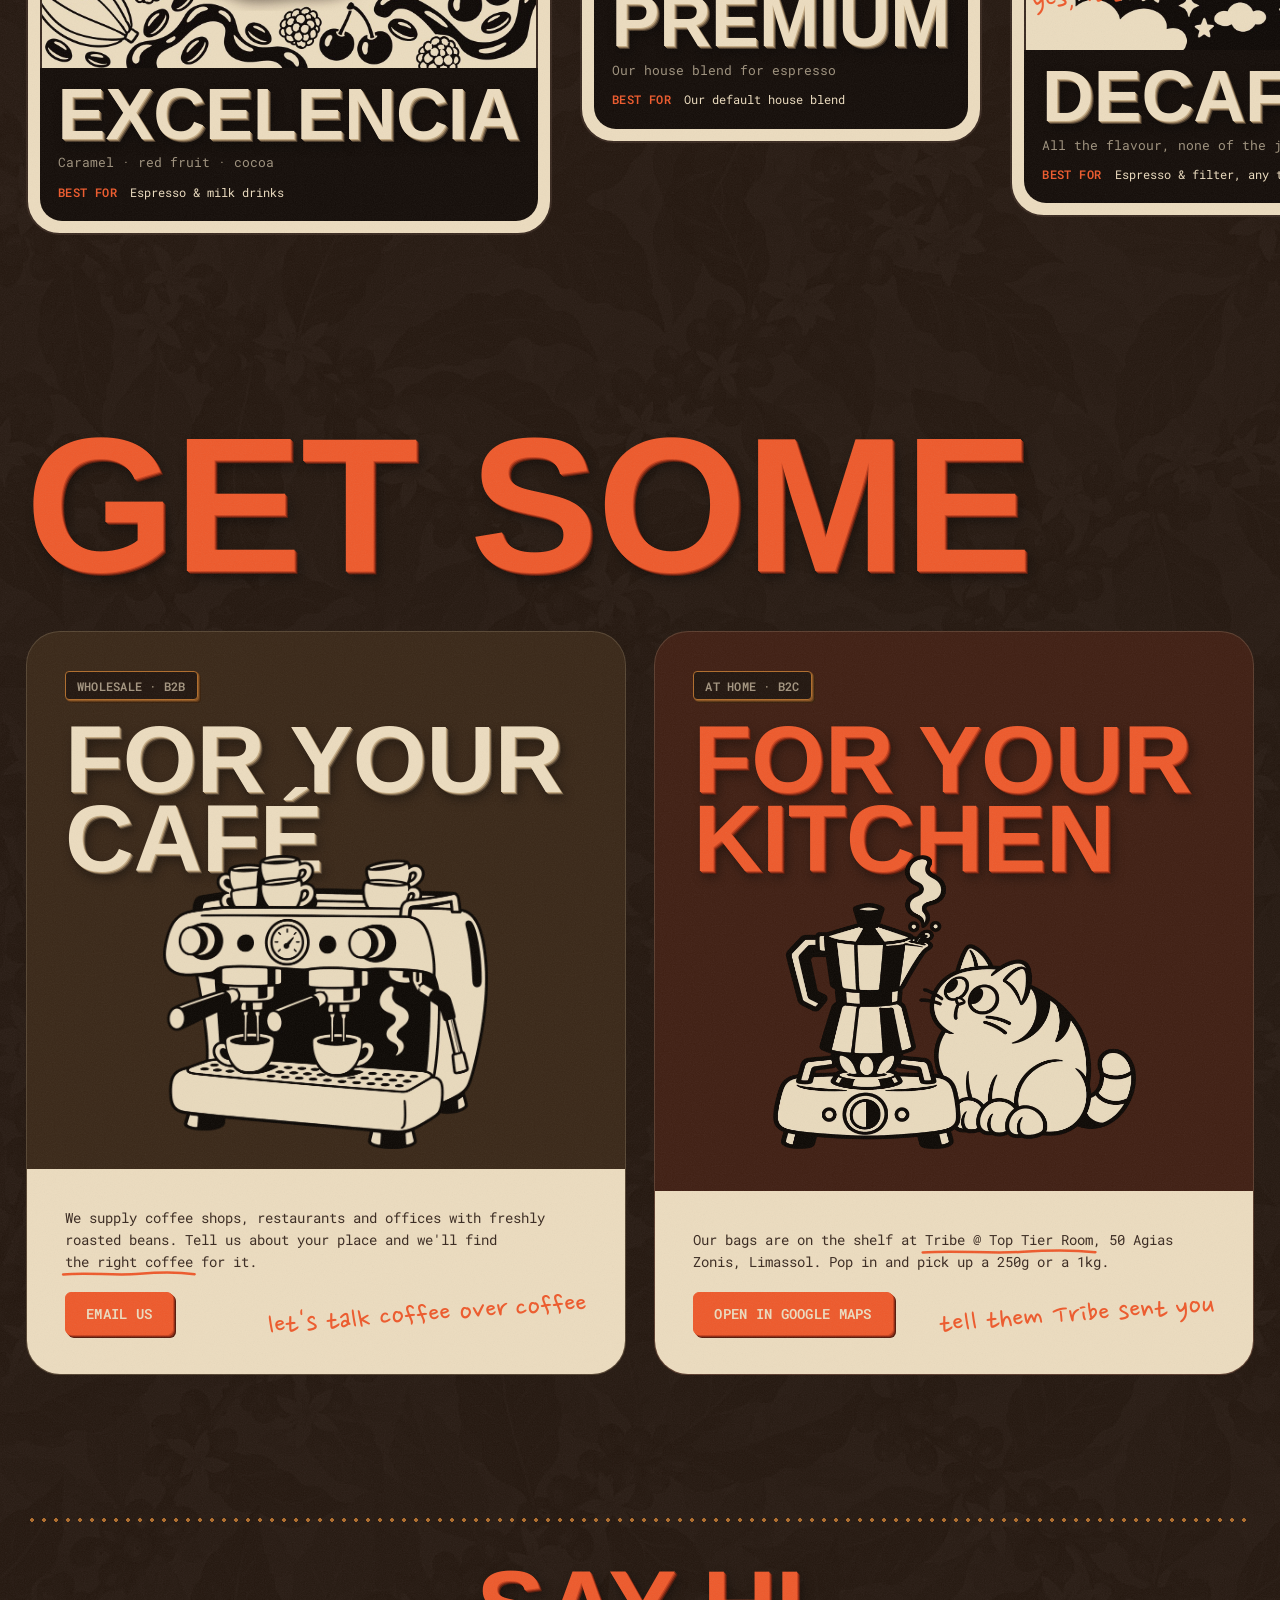
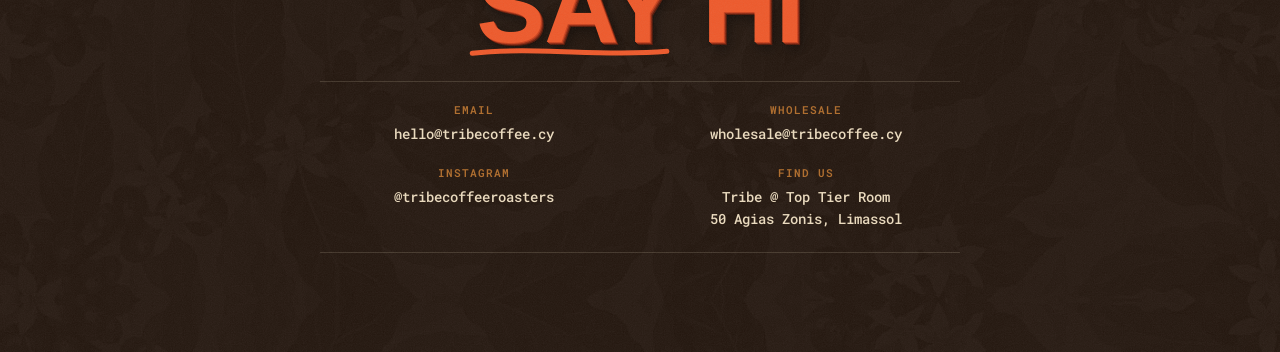
==== commit 6701f70a: "B&W illustrations as the default; switch keeps Colour and Ink for now Co-Authored-By: Claude Opus 5." ====
--- a/index.html
+++ b/index.html
@@ -35,7 +35,7 @@
         <span class="sr-only">Tribe Coffee Roasters: specialty coffee sourced from origin and roasted in Limassol</span>
       </h1>
 
-      <img class="hero__art" src="assets/illustrations/hero-crew.webp" alt="Two grinning Tribe roasters: one makes a peace sign with a V60 in hand, the other hugs a bag of beans" width="1800" height="1169">
+      <img class="hero__art" src="assets/illustrations-mono/hero-crew.webp" alt="Two grinning Tribe roasters: one makes a peace sign with a V60 in hand, the other hugs a bag of beans" width="1800" height="1169">
 
       <nav class="hero__foot" aria-label="Elsewhere">
         <a class="tag" href="story.html">Our story</a>
@@ -50,17 +50,17 @@
       <p class="eyebrow">What we do</p>
       <ol class="steps__list">
         <li class="step">
-          <img class="step__art" src="assets/illustrations/source-cherries.webp" alt="Hands picking ripe coffee cherries from a branch" width="1400" height="1065" loading="lazy">
+          <img class="step__art" src="assets/illustrations-mono/source-cherries.webp" alt="Hands picking ripe coffee cherries from a branch" width="1400" height="1065" loading="lazy">
           <h2 class="step__word">Source</h2>
           <p>We buy green coffee from farms we trust in Brazil, Ethiopia, Costa Rica and beyond.</p>
         </li>
         <li class="step">
-          <img class="step__art" src="assets/illustrations/roast-drum.webp" alt="A drum coffee roaster with fresh beans in its cooling tray" width="1172" height="1400" loading="lazy">
+          <img class="step__art" src="assets/illustrations-mono/roast-drum.webp" alt="A drum coffee roaster with fresh beans in its cooling tray" width="1172" height="1400" loading="lazy">
           <h2 class="step__word">Roast</h2>
           <p>Small batches, roasted at our roastery in <span class="marked">Limassol<svg class="mark mark--under hand-mark" viewBox="0 0 200 16" preserveAspectRatio="none" aria-hidden="true"><path pathLength="1" d="M3 10C40 3 78 14 116 8S176 4 197 9"/></svg></span>.</p>
         </li>
         <li class="step">
-          <img class="step__art" src="assets/illustrations/pour-v60.webp" alt="A kettle pouring water into a V60 over a glass server" width="959" height="1400" loading="lazy">
+          <img class="step__art" src="assets/illustrations-mono/pour-v60.webp" alt="A kettle pouring water into a V60 over a glass server" width="959" height="1400" loading="lazy">
           <h2 class="step__word">Pour</h2>
           <p>Fresh beans for coffee shops, restaurants and offices, and bags for your kitchen.</p>
           <p class="hand step__aside">(the fun part)</p>
@@ -82,7 +82,7 @@
           <div class="bean__panel">
             <button class="bean__open" type="button" aria-label="Open details"></button>
             <div class="bean__bar"><span>01</span><span class="bean__grip"></span><span>250g · 1kg</span></div>
-            <img class="bean__art" src="assets/products/brazil.jpg" alt="Tribe Brazil coffee bag" width="1400" height="1045" loading="lazy">
+            <img class="bean__art" src="assets/products-mono/brazil.jpg" alt="Tribe Brazil coffee bag" width="1400" height="1045" loading="lazy">
             <div class="bean__foot">
               <h3 class="bean__name">Brazil</h3>
               <svg class="hand-mark scribble" viewBox="0 0 200 16" preserveAspectRatio="none" aria-hidden="true"><path pathLength="1" d="M3 10C40 3 78 14 116 8S176 4 197 9"/></svg>
@@ -96,7 +96,7 @@
           <div class="bean__panel">
             <button class="bean__open" type="button" aria-label="Open details"></button>
             <div class="bean__bar"><span>02</span><span class="bean__grip"></span><span>250g · 1kg</span></div>
-            <img class="bean__art" src="assets/products/ethiopia.jpg" alt="Tribe Ethiopia coffee bag" width="1400" height="1045" loading="lazy">
+            <img class="bean__art" src="assets/products-mono/ethiopia.jpg" alt="Tribe Ethiopia coffee bag" width="1400" height="1045" loading="lazy">
             <div class="bean__foot">
               <h3 class="bean__name">Ethiopia</h3>
               <p class="bean__notes">Jasmine · bergamot · citrus</p>
@@ -109,7 +109,7 @@
           <div class="bean__panel">
             <button class="bean__open" type="button" aria-label="Open details"></button>
             <div class="bean__bar"><span>03</span><span class="bean__grip"></span><span>250g</span></div>
-            <img class="bean__art" src="assets/products/costa-rica.jpg" alt="Tribe Costa Rica coffee bag" width="1400" height="1045" loading="lazy">
+            <img class="bean__art" src="assets/products-mono/costa-rica.jpg" alt="Tribe Costa Rica coffee bag" width="1400" height="1045" loading="lazy">
             <div class="bean__foot">
               <h3 class="bean__name">Costa Rica</h3>
               <p class="bean__notes">Honey · brown sugar · orange</p>
@@ -122,7 +122,7 @@
           <div class="bean__panel">
             <button class="bean__open" type="button" aria-label="Open details"></button>
             <div class="bean__bar"><span>04</span><span class="bean__grip"></span><span>250g · 1kg</span></div>
-            <img class="bean__art" src="assets/products/excelencia.jpg" alt="Tribe Excelencia coffee bag" width="1400" height="1045" loading="lazy">
+            <img class="bean__art" src="assets/products-mono/excelencia.jpg" alt="Tribe Excelencia coffee bag" width="1400" height="1045" loading="lazy">
             <div class="bean__foot">
               <h3 class="bean__name">Excelencia</h3>
               <p class="bean__notes">Caramel · red fruit · cocoa</p>
@@ -148,7 +148,7 @@
           <div class="bean__panel">
             <button class="bean__open" type="button" aria-label="Open details"></button>
             <div class="bean__bar"><span>06</span><span class="bean__grip"></span><span>250g</span></div>
-            <img class="bean__art" src="assets/products/decaf.jpg" alt="Tribe Decaf coffee bag" width="1400" height="1045" loading="lazy">
+            <img class="bean__art" src="assets/products-mono/decaf.jpg" alt="Tribe Decaf coffee bag" width="1400" height="1045" loading="lazy">
             <div class="bean__foot">
               <h3 class="bean__name">Decaf</h3>
               <p class="bean__notes">All the flavour, none of the jitters</p>
@@ -171,7 +171,7 @@
         <article class="buy__card">
           <p class="tag tag--quiet">Wholesale · B2B</p>
           <h3 class="buy__title">For your café</h3>
-          <img class="buy__art" src="assets/illustrations/espresso-machine.webp" alt="An orange two-group espresso machine pulling two shots" width="1400" height="1267" loading="lazy">
+          <img class="buy__art" src="assets/illustrations-mono/espresso-machine.webp" alt="An orange two-group espresso machine pulling two shots" width="1400" height="1267" loading="lazy">
           <div class="buy__body">
             <p>We supply coffee shops, restaurants and offices with freshly roasted beans. Tell us about your place and we'll find <span class="marked">the right coffee<svg class="mark mark--under hand-mark" viewBox="0 0 200 16" preserveAspectRatio="none" aria-hidden="true"><path pathLength="1" d="M3 10C40 3 78 14 116 8S176 4 197 9"/></svg></span> for it.</p>
             <!-- TODO: real wholesale email -->
@@ -185,7 +185,7 @@
         <article class="buy__card">
           <p class="tag tag--quiet">At home · B2C</p>
           <h3 class="buy__title">For your kitchen</h3>
-          <img class="buy__art" src="assets/illustrations/moka-cat.webp" alt="A cat watching a moka pot bubble on a small stove" width="1125" height="913" loading="lazy">
+          <img class="buy__art" src="assets/illustrations-mono/moka-cat.webp" alt="A cat watching a moka pot bubble on a small stove" width="1125" height="913" loading="lazy">
           <div class="buy__body">
             <p>Our bags are on the shelf at <span class="marked">Tribe @ Top Tier Room<svg class="mark mark--under hand-mark" viewBox="0 0 200 16" preserveAspectRatio="none" aria-hidden="true"><path pathLength="1" d="M3 10C40 3 78 14 116 8S176 4 197 9"/></svg></span>, 50 Agias Zonis, Limassol. Pop in and pick up a 250g or a 1kg.</p>
             <div class="buy__actions">
@@ -245,9 +245,9 @@
   <script src="beans.js"></script>
   <!-- Illustration test switch (remove before launch) -->
   <div class="art-switch" role="group" aria-label="Illustration style">
-    <button type="button" data-art="colour" aria-pressed="true">Colour</button>
+    <button type="button" data-art="mono" aria-pressed="true">B&amp;W</button>
+    <button type="button" data-art="colour" aria-pressed="false">Colour</button>
     <button type="button" data-art="ink" aria-pressed="false">Ink</button>
-    <button type="button" data-art="mono" aria-pressed="false">B&amp;W</button>
   </div>
   <script src="art-switch.js"></script>
   <script src="motion.js"></script>
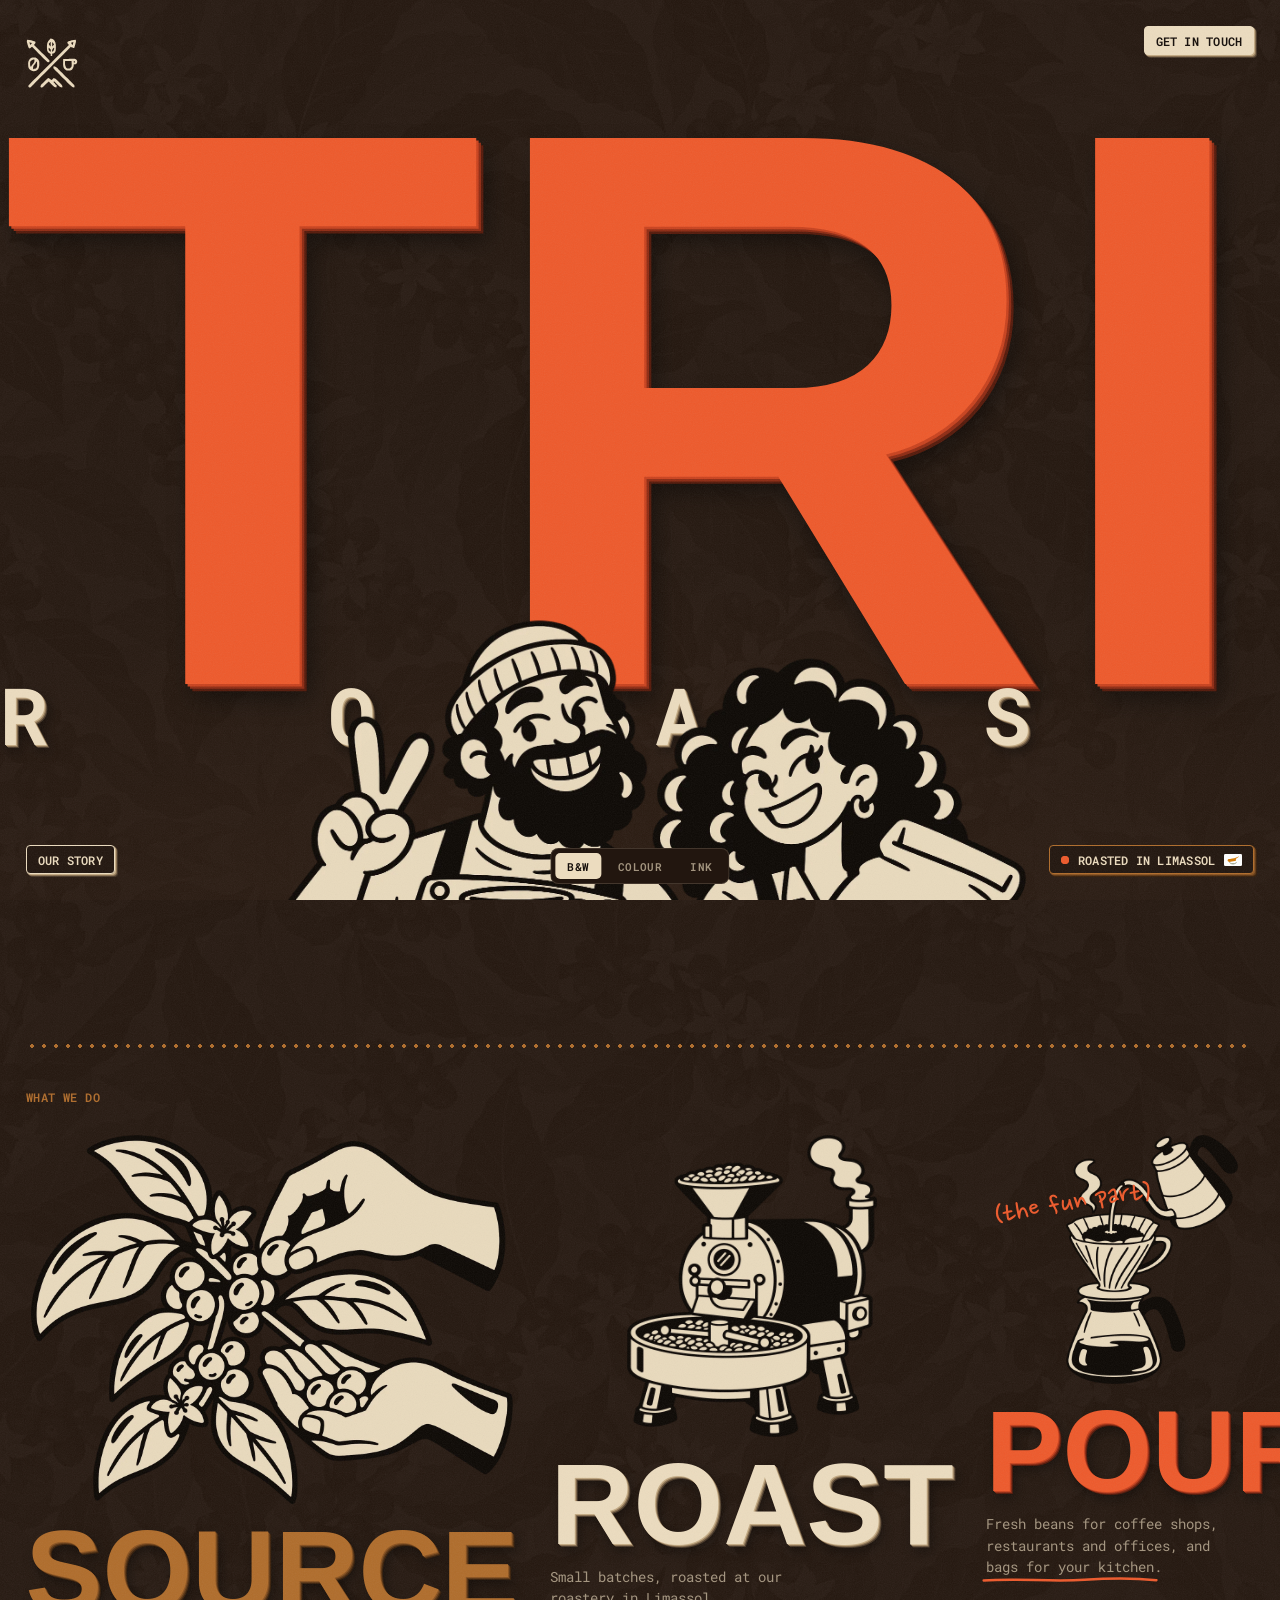
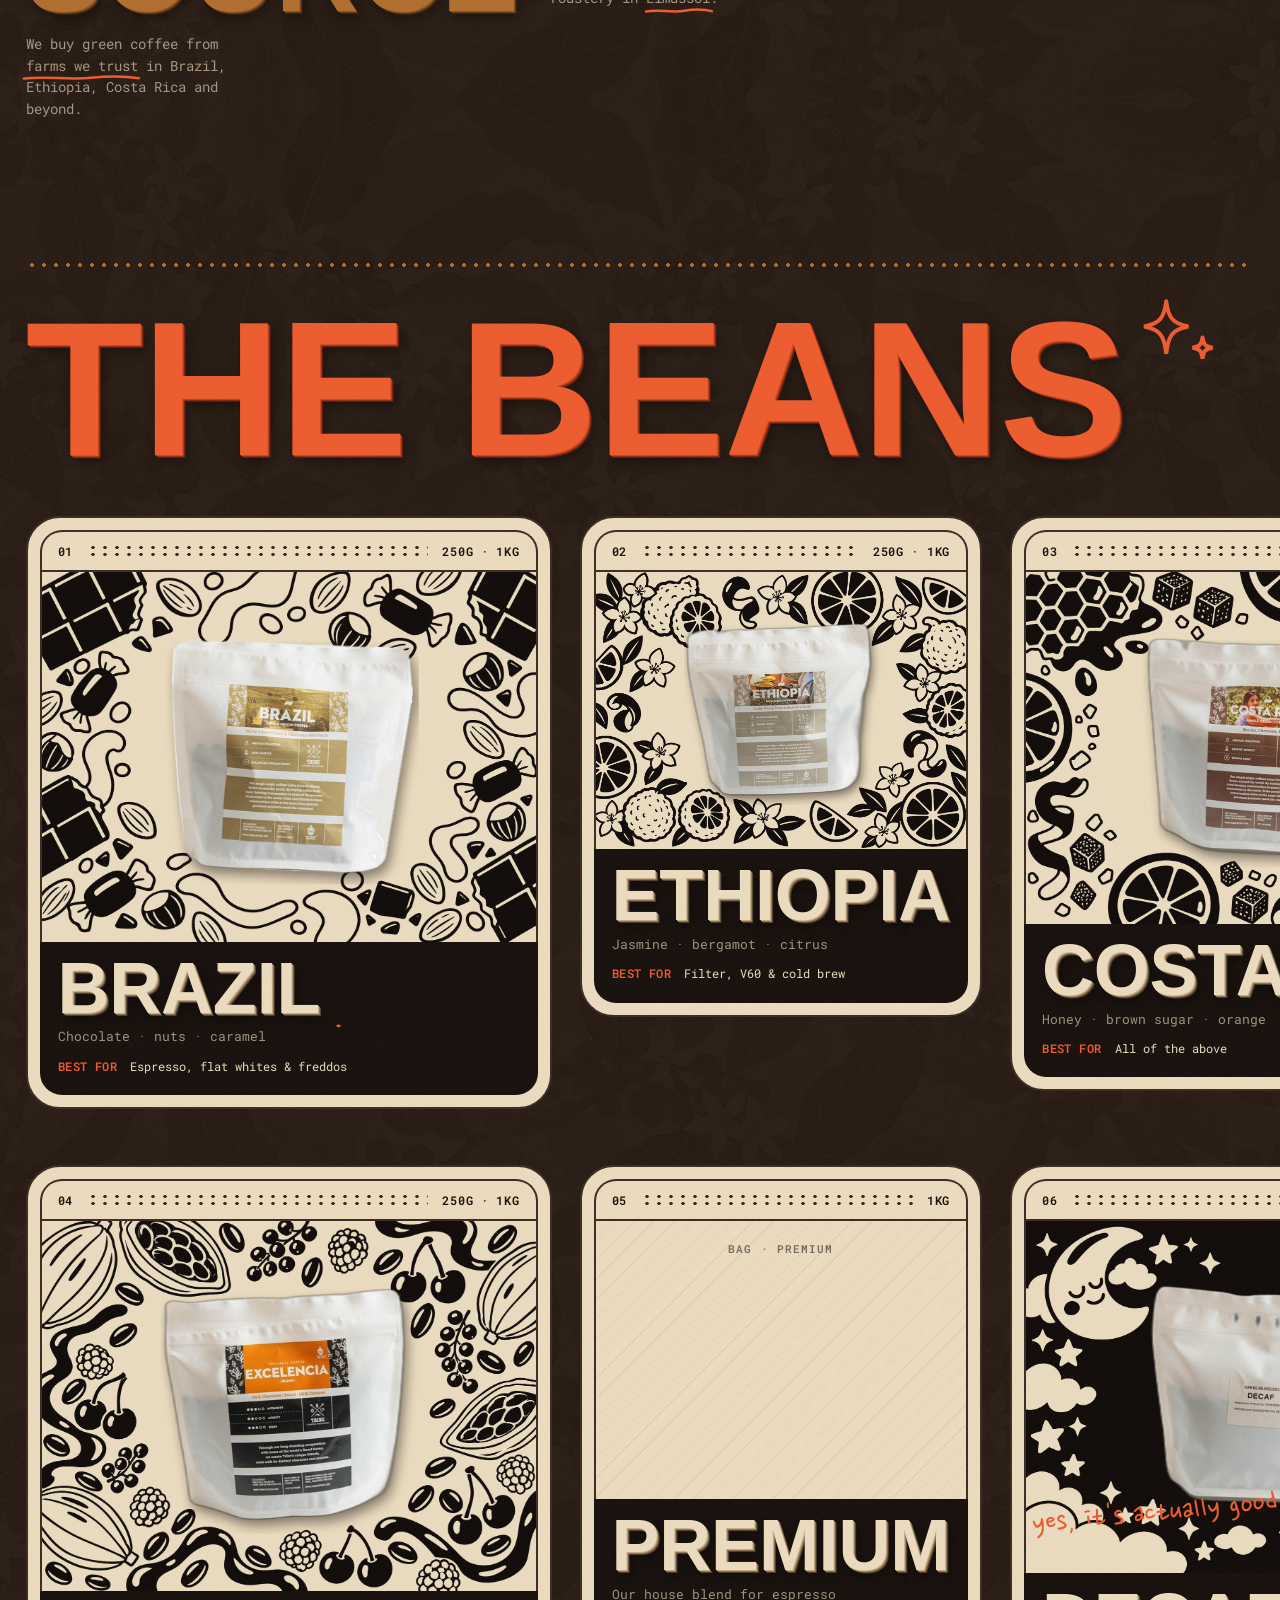
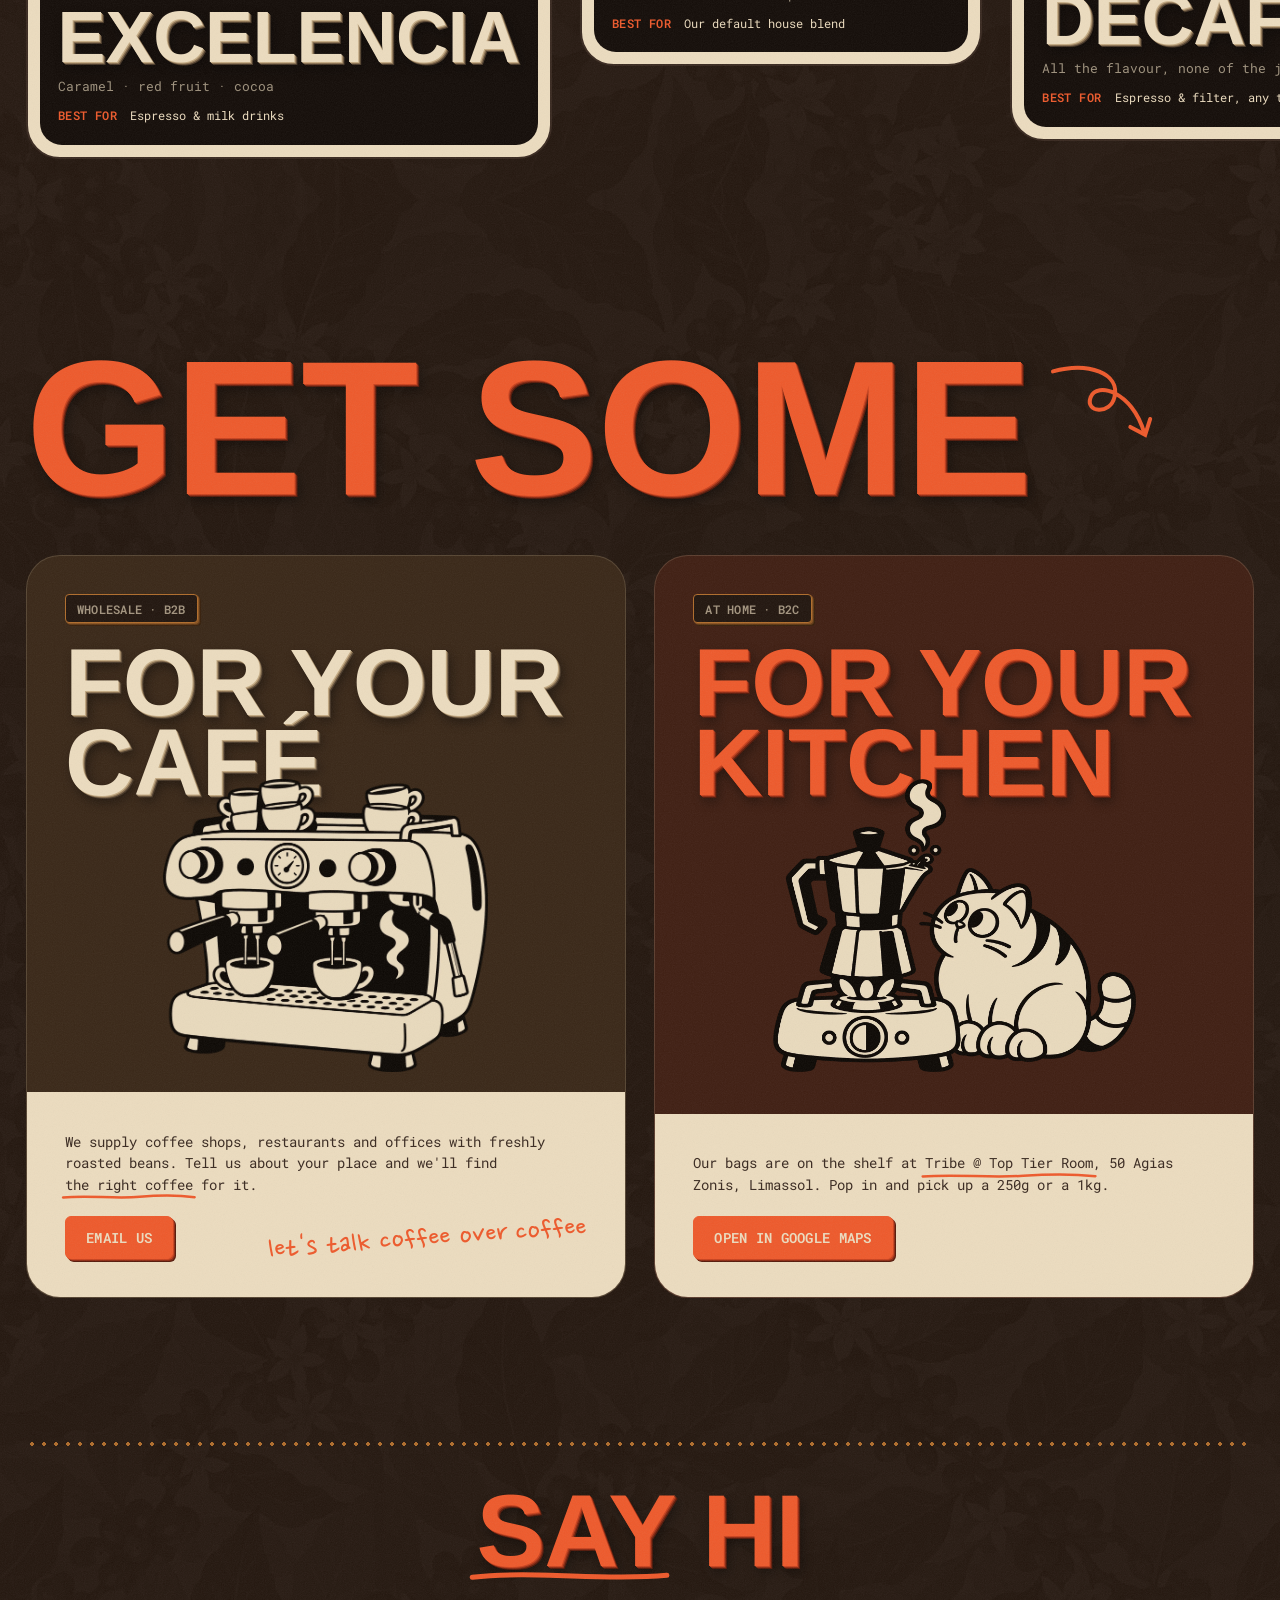
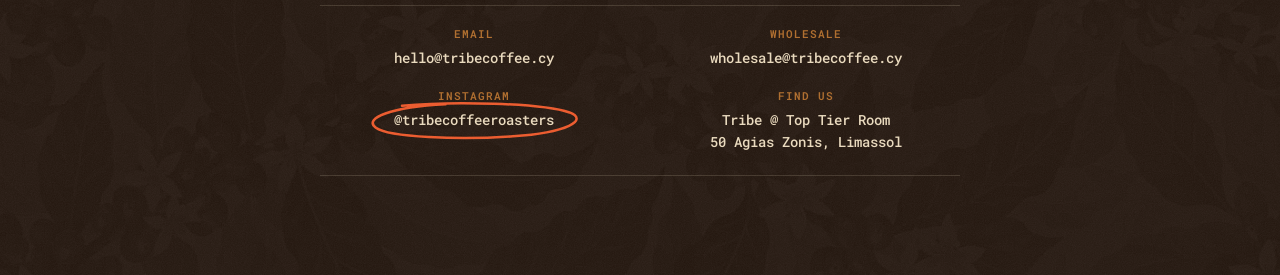
==== commit fc5777cd: "Crew sunk lower under ROASTERS; more pencil squiggles; drop the beans lede and the kitchen note Co-A" ====
--- a/index.html
+++ b/index.html
@@ -52,7 +52,7 @@
         <li class="step">
           <img class="step__art" src="assets/illustrations-mono/source-cherries.webp" alt="Hands picking ripe coffee cherries from a branch" width="1400" height="1065" loading="lazy">
           <h2 class="step__word">Source</h2>
-          <p>We buy green coffee from farms we trust in Brazil, Ethiopia, Costa Rica and beyond.</p>
+          <p>We buy green coffee from <span class="marked">farms we trust<svg class="mark mark--under hand-mark" viewBox="0 0 200 16" preserveAspectRatio="none" aria-hidden="true"><path pathLength="1" d="M3 10C40 3 78 14 116 8S176 4 197 9"/></svg></span> in Brazil, Ethiopia, Costa Rica and beyond.</p>
         </li>
         <li class="step">
           <img class="step__art" src="assets/illustrations-mono/roast-drum.webp" alt="A drum coffee roaster with fresh beans in its cooling tray" width="1172" height="1400" loading="lazy">
@@ -62,7 +62,7 @@
         <li class="step">
           <img class="step__art" src="assets/illustrations-mono/pour-v60.webp" alt="A kettle pouring water into a V60 over a glass server" width="959" height="1400" loading="lazy">
           <h2 class="step__word">Pour</h2>
-          <p>Fresh beans for coffee shops, restaurants and offices, and bags for your kitchen.</p>
+          <p>Fresh beans for coffee shops, restaurants and offices, and <span class="marked">bags for your kitchen<svg class="mark mark--under hand-mark" viewBox="0 0 200 16" preserveAspectRatio="none" aria-hidden="true"><path pathLength="1" d="M3 10C40 3 78 14 116 8S176 4 197 9"/></svg></span>.</p>
           <p class="hand step__aside">(the fun part)</p>
         </li>
       </ol>
@@ -72,8 +72,7 @@
     <section class="beans" id="beans">
       <div class="dots" aria-hidden="true"></div>
       <div class="section-head">
-        <h2 class="display">The beans</h2>
-        <p class="section-head__lede">Chocolatey and easy, or bright and floral. Not sure? Ask for a <span class="marked">Brazil<svg class="mark mark--circle hand-mark" viewBox="0 0 200 80" preserveAspectRatio="none" aria-hidden="true"><path pathLength="1" d="M34 10C80 0 162 4 188 24C206 40 186 66 136 74C86 82 22 76 10 56C-2 36 24 13 74 7"/></svg></span>.</p>
+        <h2 class="display"><span class="marked">The beans<svg class="mark mark--sparkle hand-mark" viewBox="0 0 80 70" aria-hidden="true"><path pathLength="1" d="M28 6C30 22 34 28 50 31C34 34 30 40 28 58C26 40 22 34 6 31C22 28 26 22 28 6Z"/><path pathLength="1" d="M64 42C65 49 67 51 74 52C67 53 65 55 64 63C63 55 61 53 54 52C61 51 63 49 64 42Z"/></svg></span></h2>
       </div>
 
       <div class="beans__grid">
@@ -164,7 +163,7 @@
     <section class="buy" id="buy">
       <div class="dots" aria-hidden="true"></div>
       <div class="section-head">
-        <h2 class="display">Get some</h2>
+        <h2 class="display"><span class="marked">Get some<svg class="mark mark--arrow hand-mark" viewBox="0 0 120 90" aria-hidden="true"><path pathLength="1" d="M6 12C42 2 74 14 68 38C64 56 38 54 44 38C50 22 86 32 98 74"/><path pathLength="1" d="M84 68L99 76L104 60"/></svg></span></h2>
       </div>
 
       <div class="buy__grid">
@@ -191,7 +190,6 @@
             <div class="buy__actions">
               <a class="btn" href="https://maps.google.com/?cid=18486916382164832" target="_blank" rel="noopener">Open in Google Maps</a>
             </div>
-            <p class="hand buy__hand">tell them Tribe sent you</p>
           </div>
         </article>
       </div>
@@ -210,7 +208,7 @@
       <!-- TODO: real emails -->
       <div><dt>Email</dt><dd><a href="mailto:hello@tribecoffee.cy">hello@tribecoffee.cy</a></dd></div>
       <div><dt>Wholesale</dt><dd><a href="mailto:wholesale@tribecoffee.cy">wholesale@tribecoffee.cy</a></dd></div>
-      <div><dt>Instagram</dt><dd><a href="https://www.instagram.com/tribecoffeeroasters/" target="_blank" rel="noopener">@tribecoffeeroasters</a></dd></div>
+      <div><dt>Instagram</dt><dd><a href="https://www.instagram.com/tribecoffeeroasters/" target="_blank" rel="noopener"><span class="marked">@tribecoffeeroasters<svg class="mark mark--circle hand-mark" viewBox="0 0 200 80" preserveAspectRatio="none" aria-hidden="true"><path pathLength="1" d="M34 10C80 0 162 4 188 24C206 40 186 66 136 74C86 82 22 76 10 56C-2 36 24 13 74 7"/></svg></span></a></dd></div>
       <div><dt>Find us</dt><dd><a href="https://maps.google.com/?cid=18486916382164832" target="_blank" rel="noopener">Tribe @ Top Tier Room<br>50 Agias Zonis, Limassol</a></dd></div>
     </dl>
 
--- a/styles.css
+++ b/styles.css
@@ -311,7 +311,8 @@
   width: min(64vw, 1000px, 105svh);
   max-width: none;
   height: auto;
-  transform: translateX(-50%);
+  /* sunk below the bottom edge so ROASTERS stays readable above their heads */
+  transform: translateX(-50%) translateY(46%);
 }
 
 .hero__foot {
@@ -538,7 +539,10 @@
 .mark path { vector-effect: non-scaling-stroke; }
 .mark--under { left: -3%; bottom: -0.32em; width: 106%; height: 0.4em; }
 .mark--circle { left: -18%; top: -38%; width: 136%; height: 176%; }
+.mark--sparkle { left: 100%; top: -0.08em; width: 0.42em; height: 0.37em; margin-left: 0.06em; }
+.mark--arrow { left: 100%; top: 0.05em; width: 0.62em; height: 0.47em; margin-left: 0.08em; }
 .display .mark, .story__lede .mark { stroke-width: 5; }
+.display .mark--sparkle, .display .mark--arrow { stroke-width: 4; }
 .display .mark--under, .story__lede .mark--under { bottom: -0.1em; height: 0.16em; }
 
 /* Pencil underline under Brazil */
@@ -715,7 +719,7 @@
   .nav__logo { width: 44px; }
 
   .hero__word { top: 26svh; font-size: 60vw; }
-  .hero__art { width: 140%; }
+  .hero__art { width: 140%; transform: translateX(-50%) translateY(12%); }
 
   .steps__list { grid-template-columns: 1fr; gap: 56px; }
 
@@ -735,7 +739,7 @@
 /* Hero on load: letters rise, the art fades up, labels arrive */
 @keyframes rise-in { from { opacity: 0; transform: translateY(0.28em); } }
 @keyframes fade-in { from { opacity: 0; } }
-@keyframes art-in { from { opacity: 0; transform: translateX(-50%) translateY(48px); } }
+@keyframes art-in { from { opacity: 0; transform: translateX(-50%) translateY(calc(46% + 48px)); } }
 
 .motion .hero__word .ltr { animation: rise-in 1.1s var(--ease-out) backwards; animation-delay: calc(80ms + var(--i) * 70ms); }
 .motion .hero__roasters { animation: fade-up 0.9s var(--ease-out) 0.55s backwards; }
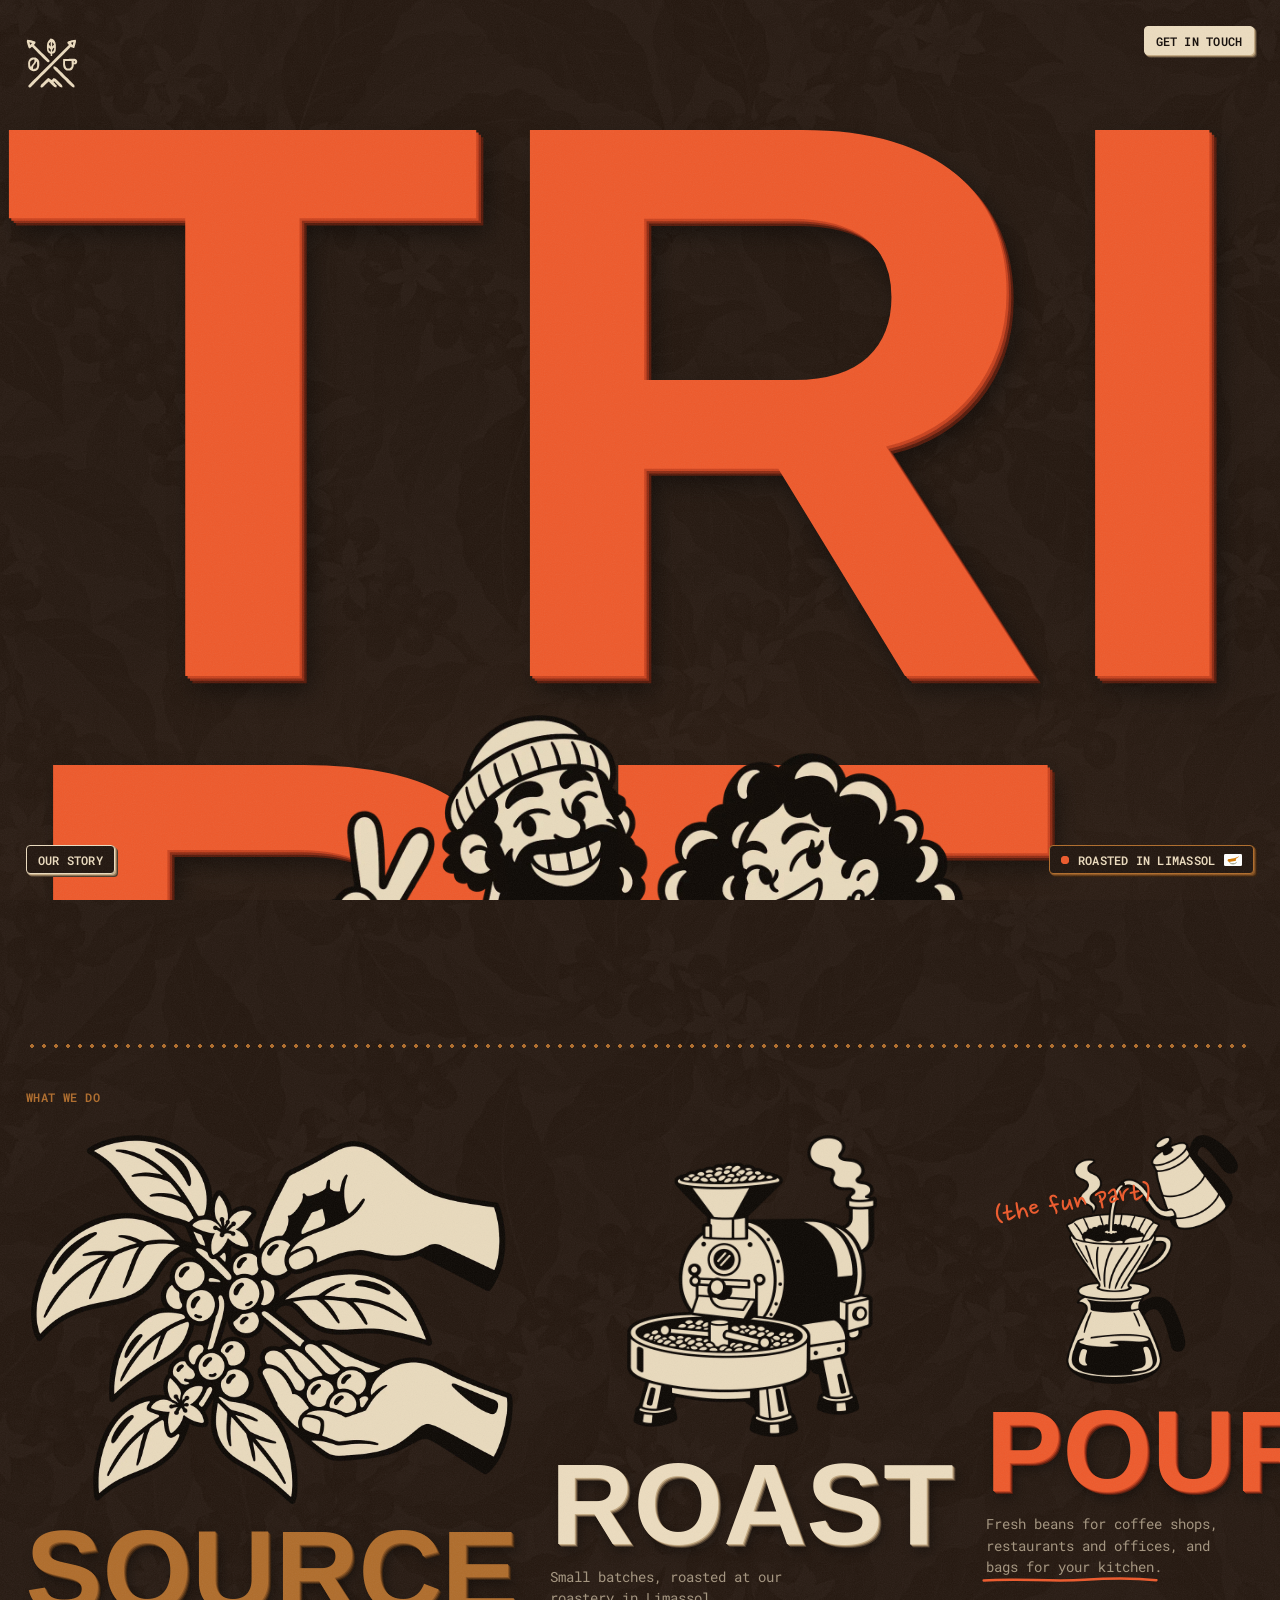
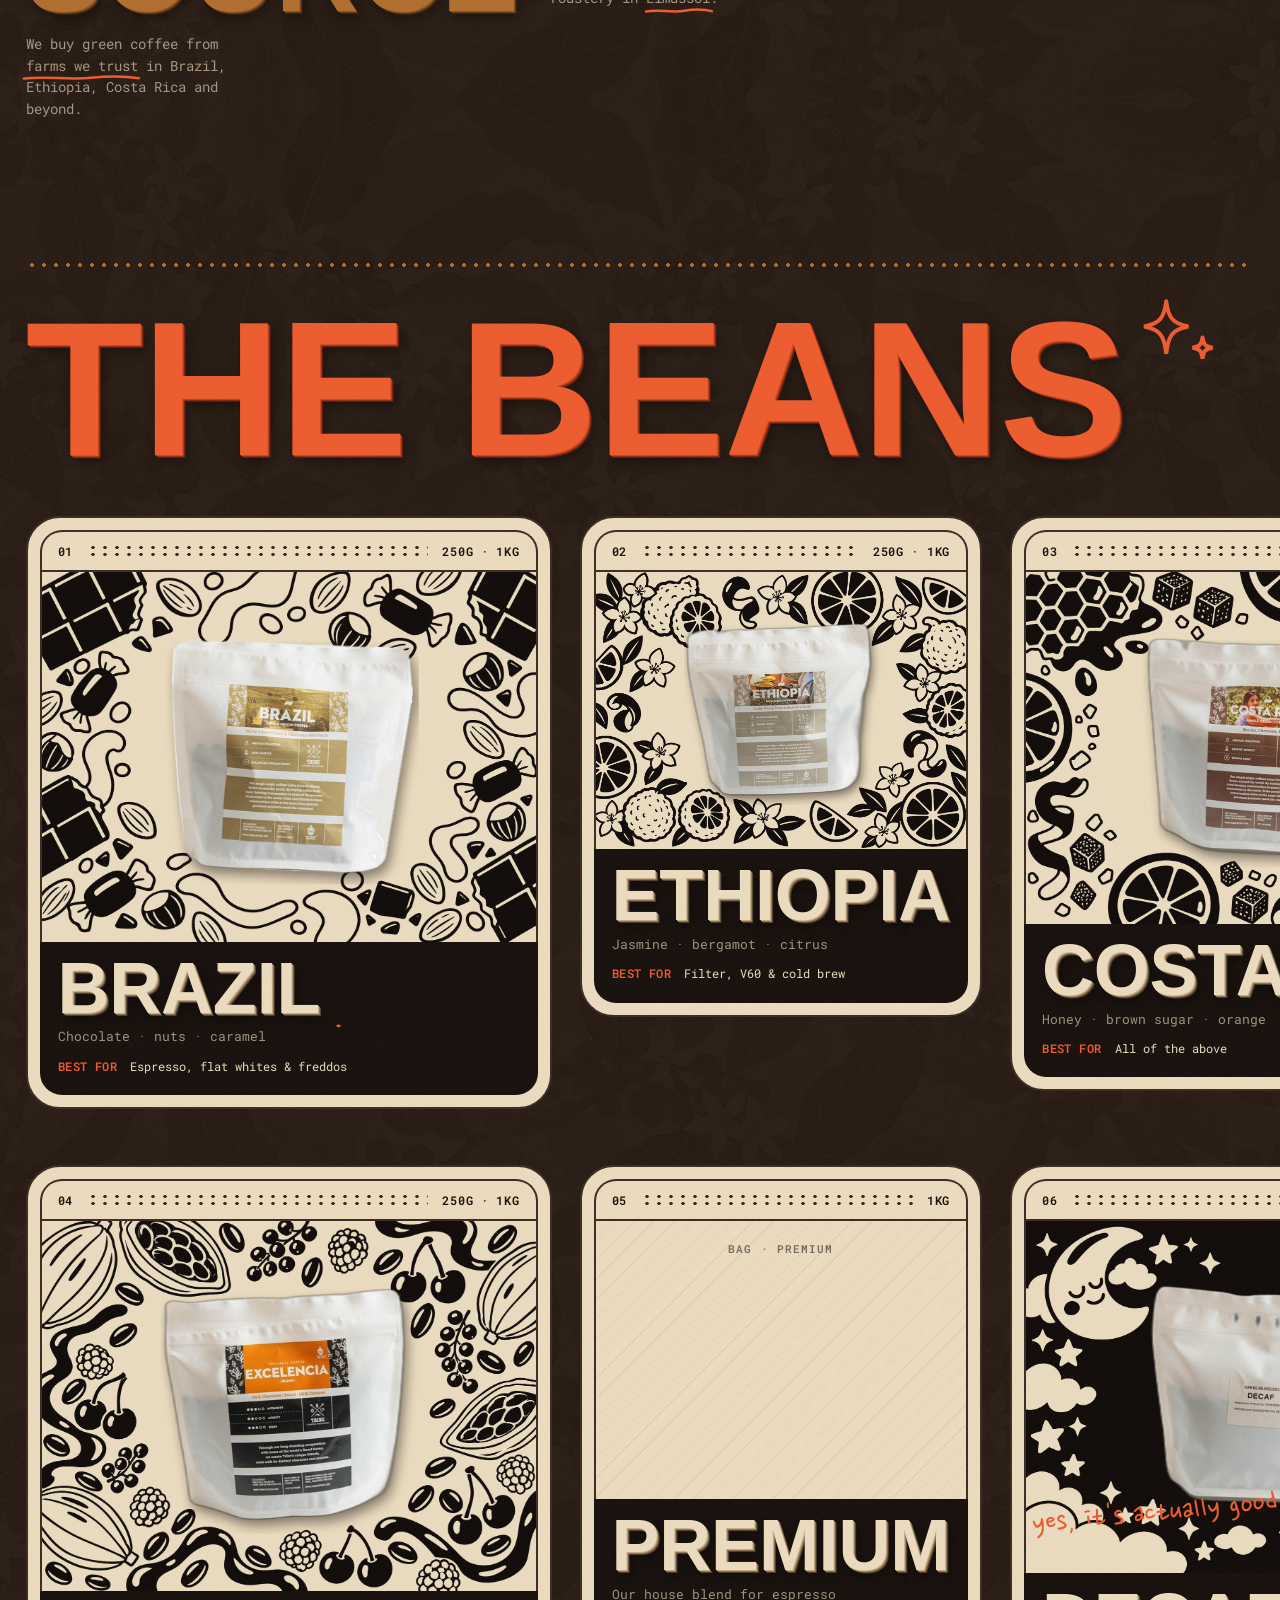
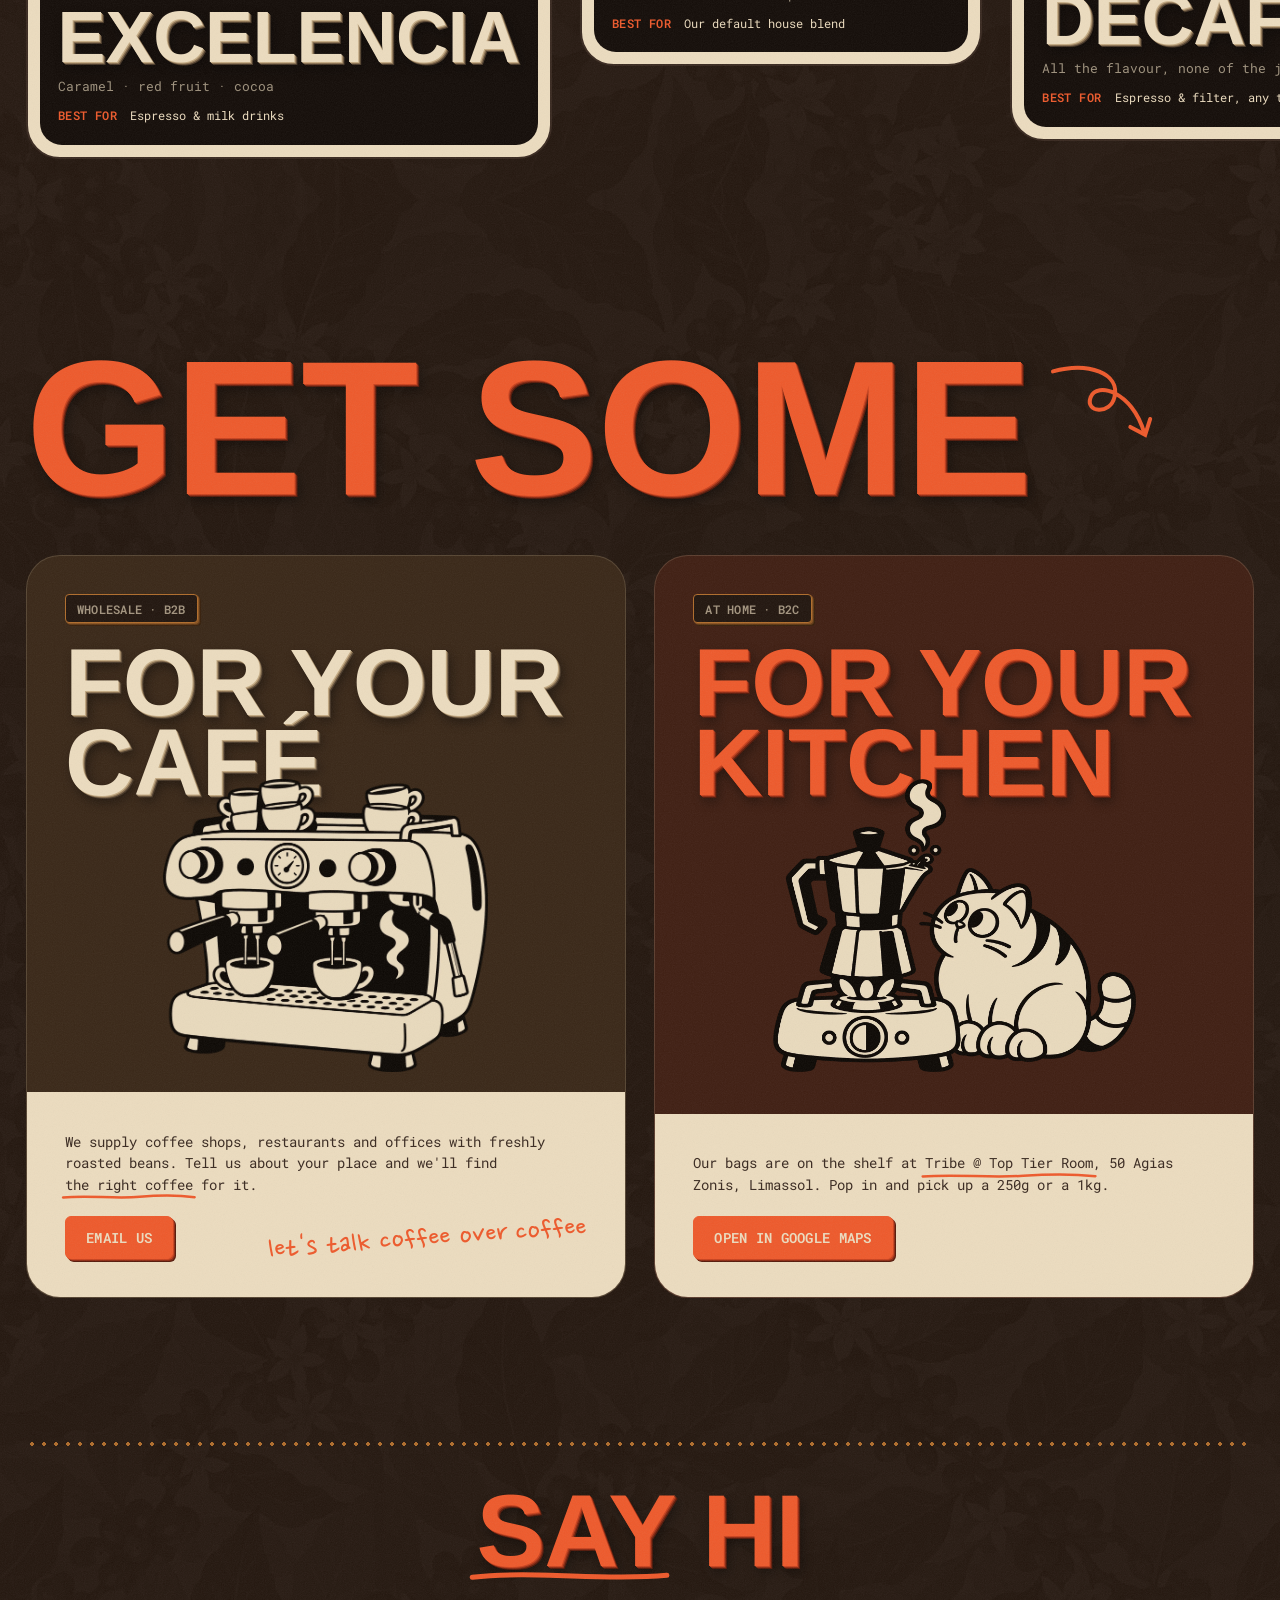
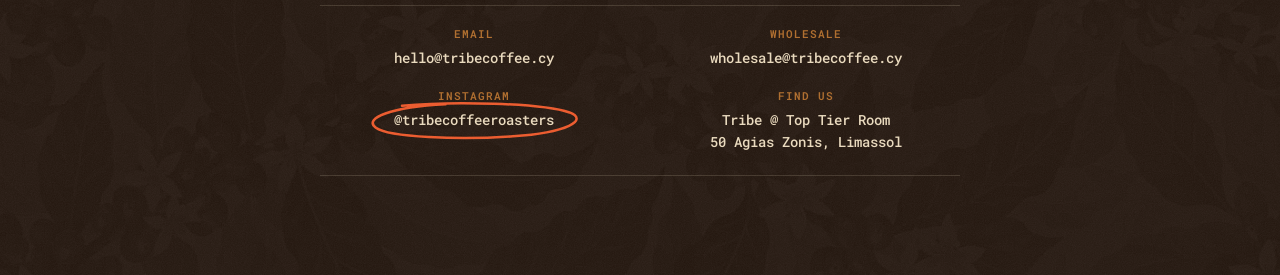
==== commit d48ad11f: "Team portraits for Our People; B&W as the only image set, switch removed; hero crew reach the bottom" ====
--- a/index.html
+++ b/index.html
@@ -35,7 +35,7 @@
         <span class="sr-only">Tribe Coffee Roasters: specialty coffee sourced from origin and roasted in Limassol</span>
       </h1>
 
-      <img class="hero__art" src="assets/illustrations-mono/hero-crew.webp" alt="Two grinning Tribe roasters: one makes a peace sign with a V60 in hand, the other hugs a bag of beans" width="1800" height="1169">
+      <img class="hero__art" src="assets/illustrations/hero-crew.webp" alt="Two grinning Tribe roasters: one makes a peace sign with a V60 in hand, the other hugs a bag of beans" width="1800" height="1132">
 
       <nav class="hero__foot" aria-label="Elsewhere">
         <a class="tag" href="story.html">Our story</a>
@@ -50,17 +50,17 @@
       <p class="eyebrow">What we do</p>
       <ol class="steps__list">
         <li class="step">
-          <img class="step__art" src="assets/illustrations-mono/source-cherries.webp" alt="Hands picking ripe coffee cherries from a branch" width="1400" height="1065" loading="lazy">
+          <img class="step__art" src="assets/illustrations/source-cherries.webp" alt="Hands picking ripe coffee cherries from a branch" width="1400" height="1065" loading="lazy">
           <h2 class="step__word">Source</h2>
           <p>We buy green coffee from <span class="marked">farms we trust<svg class="mark mark--under hand-mark" viewBox="0 0 200 16" preserveAspectRatio="none" aria-hidden="true"><path pathLength="1" d="M3 10C40 3 78 14 116 8S176 4 197 9"/></svg></span> in Brazil, Ethiopia, Costa Rica and beyond.</p>
         </li>
         <li class="step">
-          <img class="step__art" src="assets/illustrations-mono/roast-drum.webp" alt="A drum coffee roaster with fresh beans in its cooling tray" width="1172" height="1400" loading="lazy">
+          <img class="step__art" src="assets/illustrations/roast-drum.webp" alt="A drum coffee roaster with fresh beans in its cooling tray" width="1172" height="1400" loading="lazy">
           <h2 class="step__word">Roast</h2>
           <p>Small batches, roasted at our roastery in <span class="marked">Limassol<svg class="mark mark--under hand-mark" viewBox="0 0 200 16" preserveAspectRatio="none" aria-hidden="true"><path pathLength="1" d="M3 10C40 3 78 14 116 8S176 4 197 9"/></svg></span>.</p>
         </li>
         <li class="step">
-          <img class="step__art" src="assets/illustrations-mono/pour-v60.webp" alt="A kettle pouring water into a V60 over a glass server" width="959" height="1400" loading="lazy">
+          <img class="step__art" src="assets/illustrations/pour-v60.webp" alt="A kettle pouring water into a V60 over a glass server" width="959" height="1400" loading="lazy">
           <h2 class="step__word">Pour</h2>
           <p>Fresh beans for coffee shops, restaurants and offices, and <span class="marked">bags for your kitchen<svg class="mark mark--under hand-mark" viewBox="0 0 200 16" preserveAspectRatio="none" aria-hidden="true"><path pathLength="1" d="M3 10C40 3 78 14 116 8S176 4 197 9"/></svg></span>.</p>
           <p class="hand step__aside">(the fun part)</p>
@@ -81,7 +81,7 @@
           <div class="bean__panel">
             <button class="bean__open" type="button" aria-label="Open details"></button>
             <div class="bean__bar"><span>01</span><span class="bean__grip"></span><span>250g · 1kg</span></div>
-            <img class="bean__art" src="assets/products-mono/brazil.jpg" alt="Tribe Brazil coffee bag" width="1400" height="1045" loading="lazy">
+            <img class="bean__art" src="assets/products/brazil.jpg" alt="Tribe Brazil coffee bag" width="1400" height="1045" loading="lazy">
             <div class="bean__foot">
               <h3 class="bean__name">Brazil</h3>
               <svg class="hand-mark scribble" viewBox="0 0 200 16" preserveAspectRatio="none" aria-hidden="true"><path pathLength="1" d="M3 10C40 3 78 14 116 8S176 4 197 9"/></svg>
@@ -95,7 +95,7 @@
           <div class="bean__panel">
             <button class="bean__open" type="button" aria-label="Open details"></button>
             <div class="bean__bar"><span>02</span><span class="bean__grip"></span><span>250g · 1kg</span></div>
-            <img class="bean__art" src="assets/products-mono/ethiopia.jpg" alt="Tribe Ethiopia coffee bag" width="1400" height="1045" loading="lazy">
+            <img class="bean__art" src="assets/products/ethiopia.jpg" alt="Tribe Ethiopia coffee bag" width="1400" height="1045" loading="lazy">
             <div class="bean__foot">
               <h3 class="bean__name">Ethiopia</h3>
               <p class="bean__notes">Jasmine · bergamot · citrus</p>
@@ -108,7 +108,7 @@
           <div class="bean__panel">
             <button class="bean__open" type="button" aria-label="Open details"></button>
             <div class="bean__bar"><span>03</span><span class="bean__grip"></span><span>250g</span></div>
-            <img class="bean__art" src="assets/products-mono/costa-rica.jpg" alt="Tribe Costa Rica coffee bag" width="1400" height="1045" loading="lazy">
+            <img class="bean__art" src="assets/products/costa-rica.jpg" alt="Tribe Costa Rica coffee bag" width="1400" height="1045" loading="lazy">
             <div class="bean__foot">
               <h3 class="bean__name">Costa Rica</h3>
               <p class="bean__notes">Honey · brown sugar · orange</p>
@@ -121,7 +121,7 @@
           <div class="bean__panel">
             <button class="bean__open" type="button" aria-label="Open details"></button>
             <div class="bean__bar"><span>04</span><span class="bean__grip"></span><span>250g · 1kg</span></div>
-            <img class="bean__art" src="assets/products-mono/excelencia.jpg" alt="Tribe Excelencia coffee bag" width="1400" height="1045" loading="lazy">
+            <img class="bean__art" src="assets/products/excelencia.jpg" alt="Tribe Excelencia coffee bag" width="1400" height="1045" loading="lazy">
             <div class="bean__foot">
               <h3 class="bean__name">Excelencia</h3>
               <p class="bean__notes">Caramel · red fruit · cocoa</p>
@@ -147,7 +147,7 @@
           <div class="bean__panel">
             <button class="bean__open" type="button" aria-label="Open details"></button>
             <div class="bean__bar"><span>06</span><span class="bean__grip"></span><span>250g</span></div>
-            <img class="bean__art" src="assets/products-mono/decaf.jpg" alt="Tribe Decaf coffee bag" width="1400" height="1045" loading="lazy">
+            <img class="bean__art" src="assets/products/decaf.jpg" alt="Tribe Decaf coffee bag" width="1400" height="1045" loading="lazy">
             <div class="bean__foot">
               <h3 class="bean__name">Decaf</h3>
               <p class="bean__notes">All the flavour, none of the jitters</p>
@@ -170,7 +170,7 @@
         <article class="buy__card">
           <p class="tag tag--quiet">Wholesale · B2B</p>
           <h3 class="buy__title">For your café</h3>
-          <img class="buy__art" src="assets/illustrations-mono/espresso-machine.webp" alt="An orange two-group espresso machine pulling two shots" width="1400" height="1267" loading="lazy">
+          <img class="buy__art" src="assets/illustrations/espresso-machine.webp" alt="An orange two-group espresso machine pulling two shots" width="1400" height="1267" loading="lazy">
           <div class="buy__body">
             <p>We supply coffee shops, restaurants and offices with freshly roasted beans. Tell us about your place and we'll find <span class="marked">the right coffee<svg class="mark mark--under hand-mark" viewBox="0 0 200 16" preserveAspectRatio="none" aria-hidden="true"><path pathLength="1" d="M3 10C40 3 78 14 116 8S176 4 197 9"/></svg></span> for it.</p>
             <!-- TODO: real wholesale email -->
@@ -184,7 +184,7 @@
         <article class="buy__card">
           <p class="tag tag--quiet">At home · B2C</p>
           <h3 class="buy__title">For your kitchen</h3>
-          <img class="buy__art" src="assets/illustrations-mono/moka-cat.webp" alt="A cat watching a moka pot bubble on a small stove" width="1125" height="913" loading="lazy">
+          <img class="buy__art" src="assets/illustrations/moka-cat.webp" alt="A cat watching a moka pot bubble on a small stove" width="1125" height="913" loading="lazy">
           <div class="buy__body">
             <p>Our bags are on the shelf at <span class="marked">Tribe @ Top Tier Room<svg class="mark mark--under hand-mark" viewBox="0 0 200 16" preserveAspectRatio="none" aria-hidden="true"><path pathLength="1" d="M3 10C40 3 78 14 116 8S176 4 197 9"/></svg></span>, 50 Agias Zonis, Limassol. Pop in and pick up a 250g or a 1kg.</p>
             <div class="buy__actions">
@@ -241,13 +241,6 @@
     </div>
   </dialog>
   <script src="beans.js"></script>
-  <!-- Illustration test switch (remove before launch) -->
-  <div class="art-switch" role="group" aria-label="Illustration style">
-    <button type="button" data-art="mono" aria-pressed="true">B&amp;W</button>
-    <button type="button" data-art="colour" aria-pressed="false">Colour</button>
-    <button type="button" data-art="ink" aria-pressed="false">Ink</button>
-  </div>
-  <script src="art-switch.js"></script>
   <script src="motion.js"></script>
 
 </body>
--- a/styles.css
+++ b/styles.css
@@ -281,10 +281,11 @@
   top: max(1vw, 10px);
   left: 0;
   right: 0;
+  display: flex;
+  justify-content: center;
   margin: 0;
   font: 700 min(62vw, 92svh)/1 var(--f-display);
   letter-spacing: -0.01em;
-  text-align: center;
   color: var(--orange);
   /* same stepped depth, scaled up for the giant word */
   text-shadow: 0.003em 0.003em 0 var(--shade-1), 0.006em 0.006em 0 var(--shade-2), 0.009em 0.009em 0 var(--shade-3), 0.012em 0.018em 0.03em rgba(0, 0, 0, 0.5);
@@ -303,16 +304,25 @@
   text-shadow: 1px 1px 0 #c4ab84, 2px 2px 0 #8a7152, 3px 3px 0 #4a3a2a, 4px 6px 12px rgba(0, 0, 0, 0.45);
 }
 
-/* The crew stand in front of the word, cut off at the waist by the hero's bottom edge */
+/* The crew stand in front of the word. Their heads start at the foot of ROASTERS and just
+   tuck over it; the word block is 0.925em tall (in the word's font size), the letters end ~0.905em */
 .hero__art {
+  --art-top: calc(max(1vw, 10px) + 0.885 * min(62vw, 92svh));
   position: absolute;
   left: 50%;
-  bottom: 0;
-  width: min(64vw, 1000px, 105svh);
+  top: var(--art-top);
+  /* tall enough to always reach the bottom edge (the drawing is 0.63 as tall as it is wide) */
+  width: auto;
+  height: max(100% - var(--art-top), 0.63 * min(64vw, 1000px, 105svh));
   max-width: none;
-  height: auto;
-  /* sunk below the bottom edge so ROASTERS stays readable above their heads */
-  transform: translateX(-50%) translateY(46%);
+  transform: translateX(-50%);
+}
+/* Portrait screens: the crew stand on the bottom edge and the words sit just above their heads.
+   The crew get the height left under the nav and the words (0.925em tall), so nothing is cut off. */
+@media (max-aspect-ratio: 1/1) {
+  .hero { --crew-w: min(140vw, 1000px, (100svh - 120px - 0.925 * min(62vw, 92svh)) / 0.63); }
+  .hero__art { top: auto; bottom: 0; width: var(--crew-w); height: auto; }
+  .hero__word { top: auto; bottom: calc(0.63 * var(--crew-w) - 0.02em); }
 }
 
 .hero__foot {
@@ -704,8 +714,6 @@
 .people__grid { grid-template-columns: repeat(4, 1fr); }
 .people__grid .bean__name { font-size: clamp(48px, 4.4vw, 76px); }
 .people__grid .bean__bar span:last-child { white-space: nowrap; }
-.bean--you { text-decoration: none; color: inherit; }
-.bean--you .bean__panel { background: var(--caramel); }
 
 /* ---------- Smaller screens ---------- */
 
@@ -718,8 +726,8 @@
 @media (max-width: 720px) {
   .nav__logo { width: 44px; }
 
-  .hero__word { top: 26svh; font-size: 60vw; }
-  .hero__art { width: 140%; transform: translateX(-50%) translateY(12%); }
+  .hero__word { font-size: 60vw; }
+  .hero { --crew-w: min(140vw, (100svh - 120px - 55.5vw) / 0.63); }
 
   .steps__list { grid-template-columns: 1fr; gap: 56px; }
 
@@ -739,9 +747,10 @@
 /* Hero on load: letters rise, the art fades up, labels arrive */
 @keyframes rise-in { from { opacity: 0; transform: translateY(0.28em); } }
 @keyframes fade-in { from { opacity: 0; } }
-@keyframes art-in { from { opacity: 0; transform: translateX(-50%) translateY(calc(46% + 48px)); } }
-
-.motion .hero__word .ltr { animation: rise-in 1.1s var(--ease-out) backwards; animation-delay: calc(80ms + var(--i) * 70ms); }
+@keyframes art-in { from { opacity: 0; transform: translateX(-50%) translateY(48px); } }
+
+.ltr { display: inline-block; }
+.motion .hero__word .ltr, .motion .story-hero__word .ltr { animation: rise-in 1.1s var(--ease-out) backwards; animation-delay: calc(80ms + var(--i) * 70ms); }
 .motion .hero__roasters { animation: fade-up 0.9s var(--ease-out) 0.55s backwards; }
 .motion .hero__art { animation: art-in 1.2s var(--ease-out) 0.45s backwards; }
 .motion .nav > *, .motion .hero__foot > * { animation: fade-in 0.8s var(--ease-out) backwards; animation-delay: 1.05s; }
@@ -804,34 +813,6 @@
   .foot__grid a:hover { background-size: 100% 1px; }
 }
 
-/* ---------- Illustration test switch (remove before launch) ---------- */
-
-.art-switch {
-  position: fixed;
-  left: 50%;
-  bottom: 16px;
-  z-index: 200;
-  display: flex;
-  gap: 4px;
-  padding: 4px;
-  border: 1.5px solid var(--cream-faint);
-  border-radius: 8px;
-  background: var(--canvas);
-  transform: translateX(-50%);
-}
-.art-switch button {
-  padding: 8px 12px 7px;
-  border: 0;
-  border-radius: 5px;
-  background: transparent;
-  color: var(--cream-dim);
-  font: 600 11px/1 var(--f-body);
-  letter-spacing: 0.04em;
-  text-transform: uppercase;
-  cursor: pointer;
-}
-.art-switch button[aria-pressed="true"] { background: var(--cream); color: var(--black); }
-
 @media (prefers-reduced-motion: reduce) {
   html { scroll-behavior: auto; }
   * { transition: none !important; }
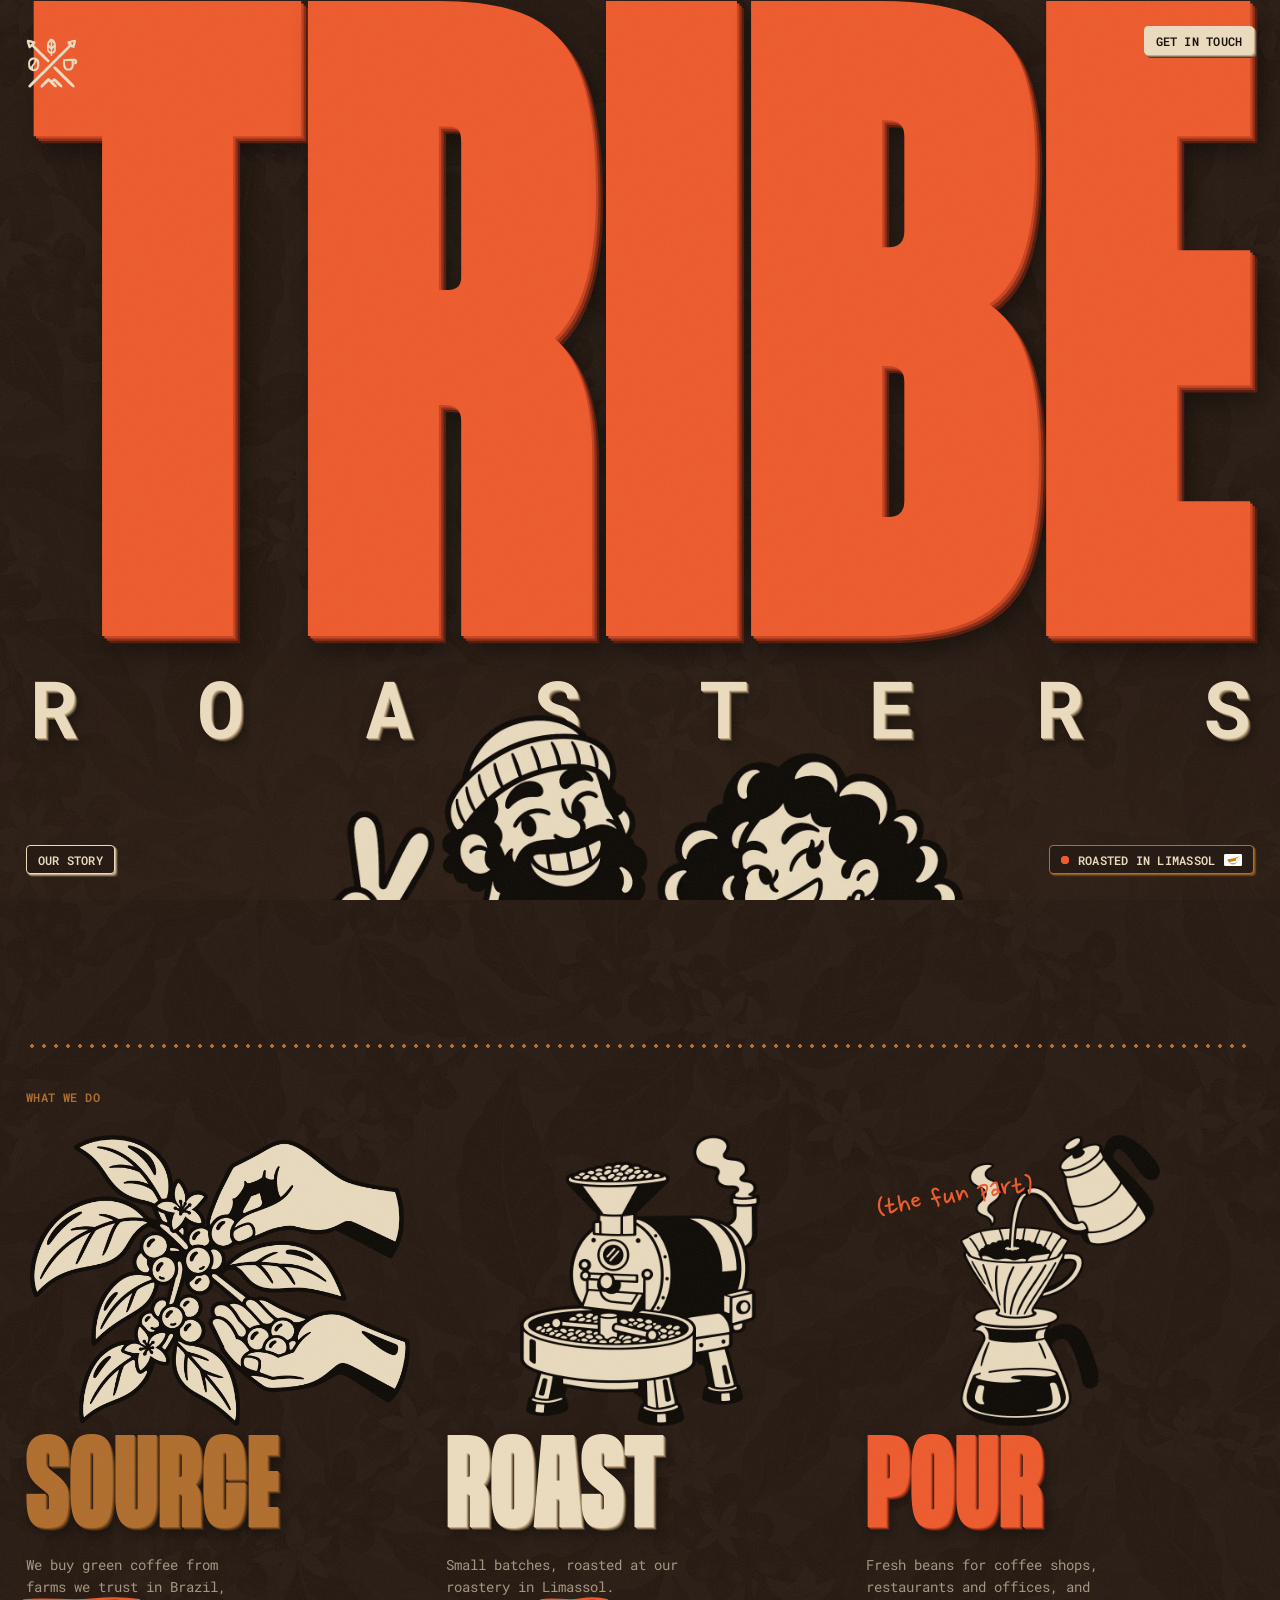
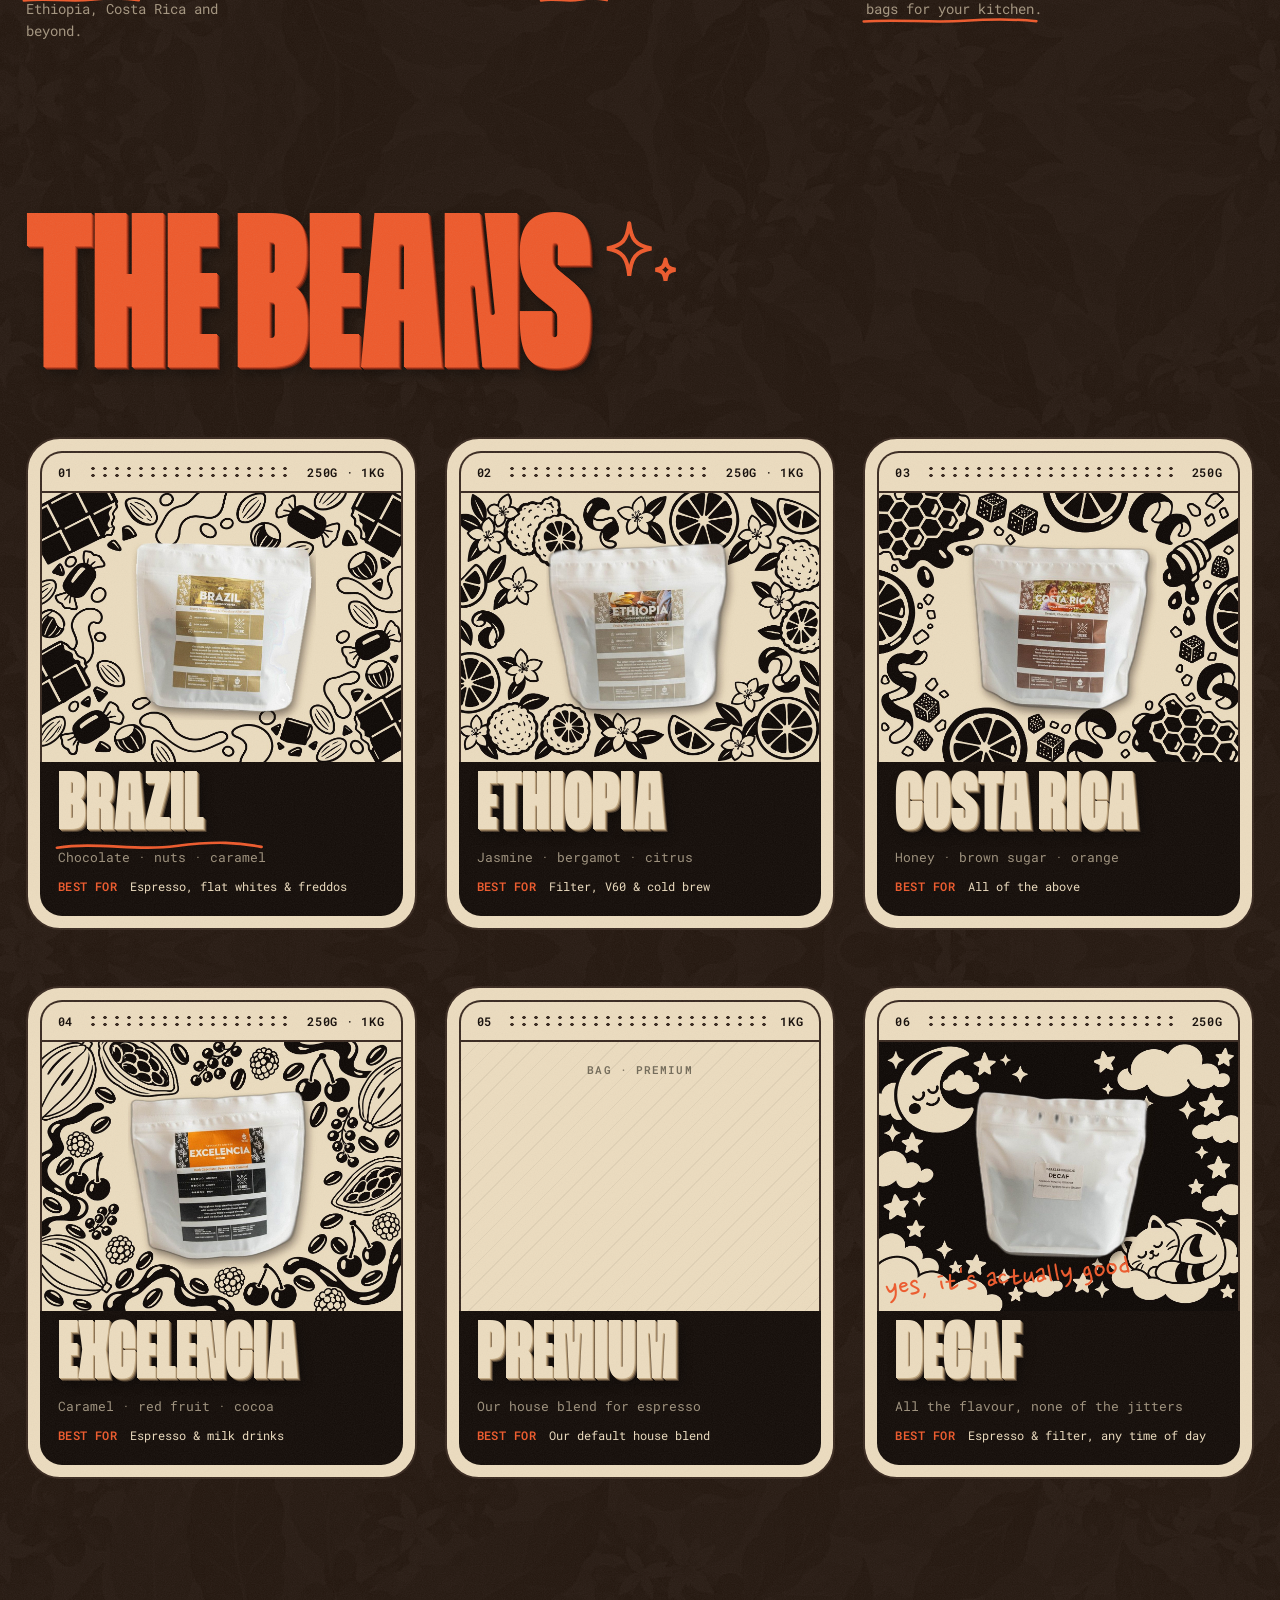
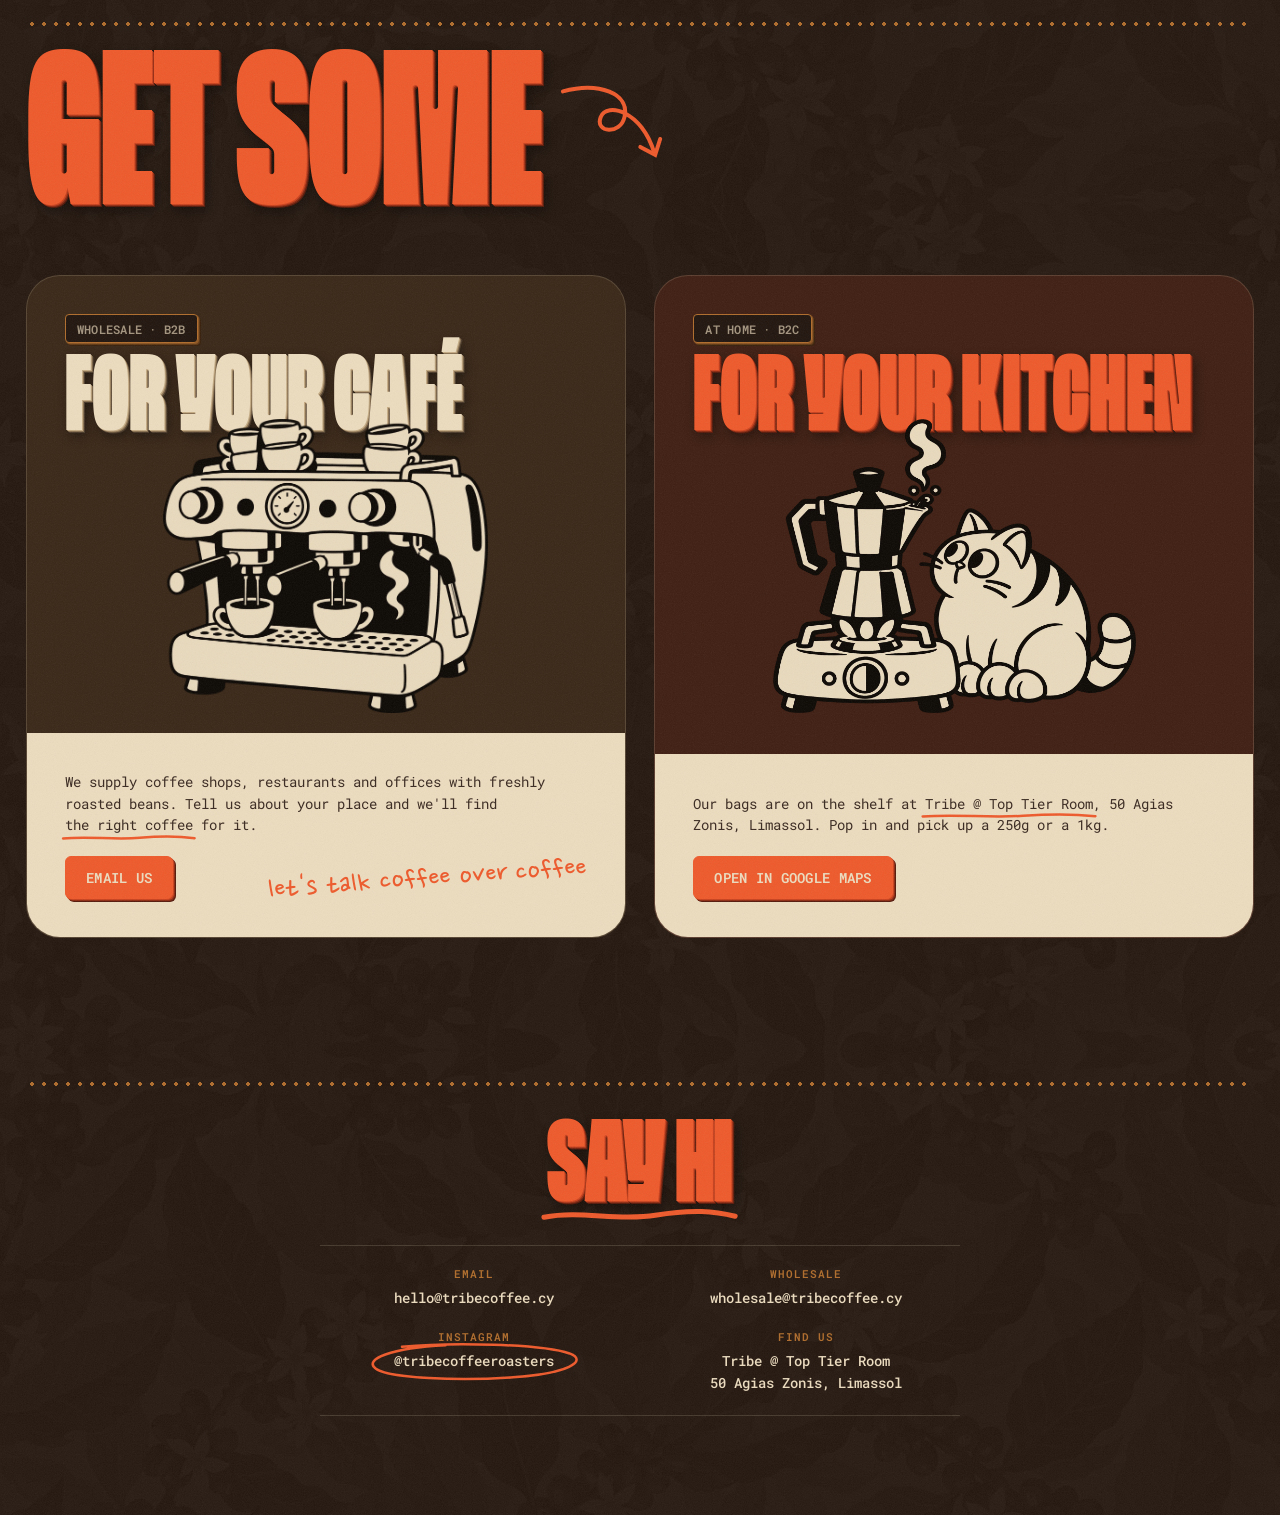
==== commit ab677eb1: "GitHub Pages preview: deploy workflow, Spektra embedded in fonts.css, noindex Co-Authored-By: Claude" ====
--- a/index.html
+++ b/index.html
@@ -6,9 +6,12 @@
   <title>Tribe Coffee Roasters · Limassol</title>
   <meta name="description" content="Specialty coffee, sourced from origin and roasted in Limassol. Wholesale for cafés, and bags to take home from Top Tier.">
   <meta name="theme-color" content="#22160f">
+  <!-- Preview: keep search engines away until the real launch -->
+  <meta name="robots" content="noindex">
   <link rel="preconnect" href="https://fonts.googleapis.com">
   <link rel="preconnect" href="https://fonts.gstatic.com" crossorigin>
   <link rel="stylesheet" href="https://fonts.googleapis.com/css2?family=Roboto+Mono:wght@400;500;600&family=Nanum+Pen+Script&display=swap">
+  <link rel="stylesheet" href="fonts.css">
   <link rel="stylesheet" href="styles.css">
   <!-- Motion runs only when wanted: off for reduced motion and for ?nomotion=1 -->
   <script>if(!/nomotion/.test(location.search)&&!matchMedia('(prefers-reduced-motion: reduce)').matches)document.documentElement.classList.add('motion')</script>
--- a/fonts.css
+++ b/fonts.css
@@ -0,0 +1,9 @@
+/* Spektra Condensed Bold (Krista Likar & Alja Herlah), web licence held by Maria.
+   Embedded here so the font file itself is not in the repo. */
+@font-face {
+  font-family: "Spektra";
+  src: url([data-uri]